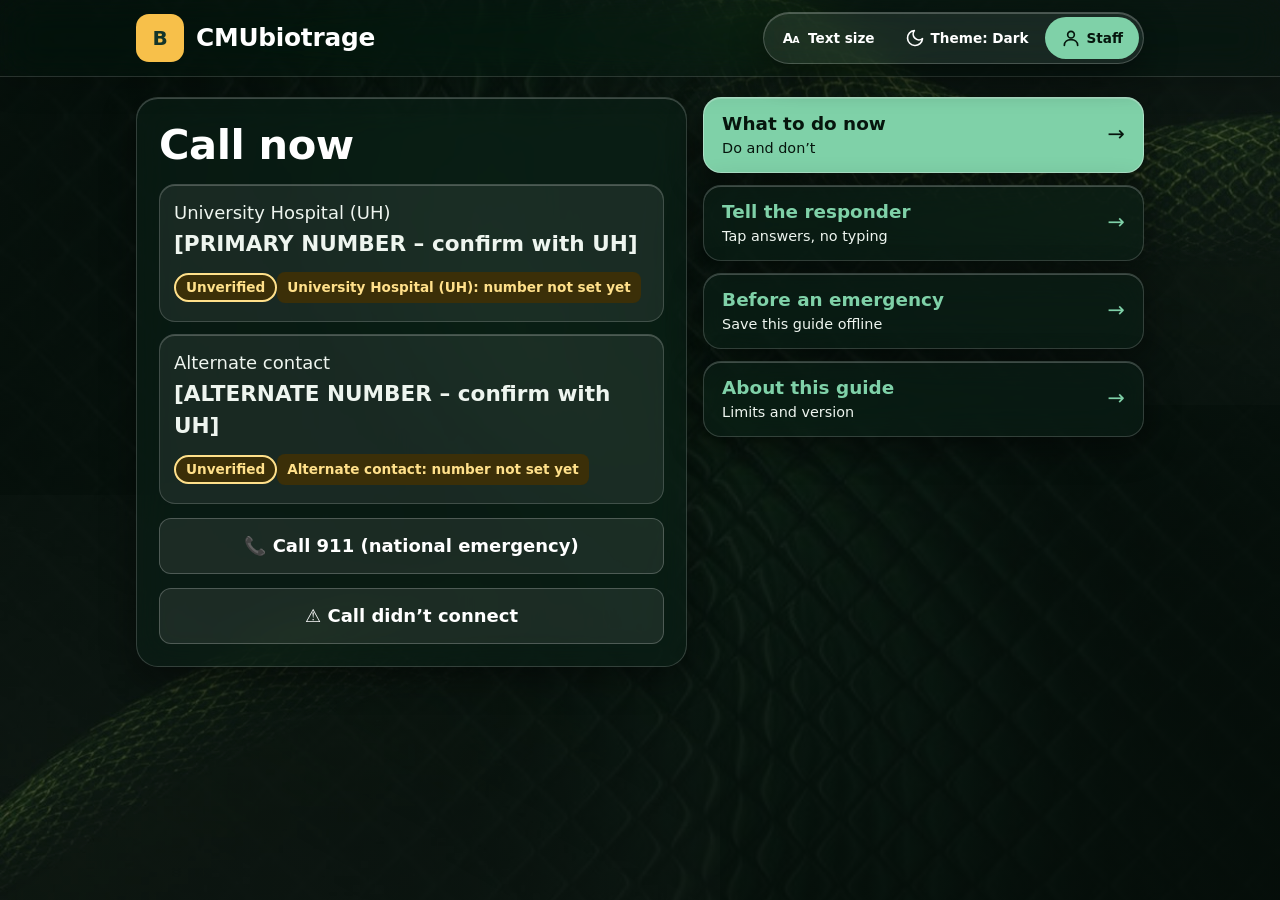
==== index.html @ 1652ad4a "updated code2" ====
<!doctype html>
<html lang="en">
<head>
<meta charset="utf-8">
<meta name="viewport" content="width=device-width, initial-scale=1">
<meta name="theme-color" content="#1b3a2e">
<title>CMUbiotrage</title>
<link rel="manifest" href="manifest.json">
<link rel="icon" href="assets/icons/icon.svg">
<link rel="apple-touch-icon" href="assets/icons/icon.svg">
<link rel="stylesheet" href="assets/vendor/leaflet/leaflet.css">
<link rel="stylesheet" href="assets/css/styles.css">
</head>
<body>
<div class="bg" aria-hidden="true"><i class="b1"></i><i class="b2"></i><i class="b3"></i></div>
<header class="top"><div class="topleft"><a href="#/home" class="brand"><span class="logo" aria-hidden="true">B</span>CMUbiotrage</a></div><nav class="dock" aria-label="Staff and display options"><button id="tsBtn" title="Text size" class="dockbtn" type="button"><svg viewBox="0 0 24 24" width="22" height="22" aria-hidden="true"><text x="1" y="18" font-size="16" font-weight="800" fill="currentColor" font-family="system-ui,sans-serif">A</text><text x="12.5" y="18" font-size="11" font-weight="800" fill="currentColor" font-family="system-ui,sans-serif">A</text></svg><span>Text size</span></button><button id="themeBtn" title="Switch between dark and light theme" class="dockbtn" type="button"><svg id="themeIcon" viewBox="0 0 24 24" width="22" height="22" fill="none" stroke="currentColor" stroke-width="2" stroke-linecap="round" stroke-linejoin="round" aria-hidden="true"><path d="M21 12.8A9 9 0 1 1 11.2 3a7 7 0 0 0 9.8 9.8z"/></svg><span>Theme: Dark</span></button><a href="#/staff" class="dockbtn staffbtn" title="Staff access"><svg viewBox="0 0 24 24" width="22" height="22" fill="none" stroke="currentColor" stroke-width="2" stroke-linecap="round" stroke-linejoin="round" aria-hidden="true"><circle cx="12" cy="8" r="4"/><path d="M4 21c0-4.4 3.6-7 8-7s8 2.6 8 7"/></svg><span>Staff</span></a></nav></header>
<main id="app" tabindex="-1"></main>

<script src="assets/vendor/leaflet/leaflet.js"></script>
<script src="assets/js/app.js"></script>
</body>
</html>
---- assets/vendor/leaflet/leaflet.css ----
/* required styles */

.leaflet-pane,
.leaflet-tile,
.leaflet-marker-icon,
.leaflet-marker-shadow,
.leaflet-tile-container,
.leaflet-pane > svg,
.leaflet-pane > canvas,
.leaflet-zoom-box,
.leaflet-image-layer,
.leaflet-layer {
	position: absolute;
	left: 0;
	top: 0;
	}
.leaflet-container {
	overflow: hidden;
	}
.leaflet-tile,
.leaflet-marker-icon,
.leaflet-marker-shadow {
	-webkit-user-select: none;
	   -moz-user-select: none;
	        user-select: none;
	  -webkit-user-drag: none;
	}
/* Prevents IE11 from highlighting tiles in blue */
.leaflet-tile::selection {
	background: transparent;
}
/* Safari renders non-retina tile on retina better with this, but Chrome is worse */
.leaflet-safari .leaflet-tile {
	image-rendering: -webkit-optimize-contrast;
	}
/* hack that prevents hw layers "stretching" when loading new tiles */
.leaflet-safari .leaflet-tile-container {
	width: 1600px;
	height: 1600px;
	-webkit-transform-origin: 0 0;
	}
.leaflet-marker-icon,
.leaflet-marker-shadow {
	display: block;
	}
/* .leaflet-container svg: reset svg max-width decleration shipped in Joomla! (joomla.org) 3.x */
/* .leaflet-container img: map is broken in FF if you have max-width: 100% on tiles */
.leaflet-container .leaflet-overlay-pane svg {
	max-width: none !important;
	max-height: none !important;
	}
.leaflet-container .leaflet-marker-pane img,
.leaflet-container .leaflet-shadow-pane img,
.leaflet-container .leaflet-tile-pane img,
.leaflet-container img.leaflet-image-layer,
.leaflet-container .leaflet-tile {
	max-width: none !important;
	max-height: none !important;
	width: auto;
	padding: 0;
	}

.leaflet-container img.leaflet-tile {
	/* See: https://bugs.chromium.org/p/chromium/issues/detail?id=600120 */
	mix-blend-mode: plus-lighter;
}

.leaflet-container.leaflet-touch-zoom {
	-ms-touch-action: pan-x pan-y;
	touch-action: pan-x pan-y;
	}
.leaflet-container.leaflet-touch-drag {
	-ms-touch-action: pinch-zoom;
	/* Fallback for FF which doesn't support pinch-zoom */
	touch-action: none;
	touch-action: pinch-zoom;
}
.leaflet-container.leaflet-touch-drag.leaflet-touch-zoom {
	-ms-touch-action: none;
	touch-action: none;
}
.leaflet-container {
	-webkit-tap-highlight-color: transparent;
}
.leaflet-container a {
	-webkit-tap-highlight-color: rgba(51, 181, 229, 0.4);
}
.leaflet-tile {
	filter: inherit;
	visibility: hidden;
	}
.leaflet-tile-loaded {
	visibility: inherit;
	}
.leaflet-zoom-box {
	width: 0;
	height: 0;
	-moz-box-sizing: border-box;
	     box-sizing: border-box;
	z-index: 800;
	}
/* workaround for https://bugzilla.mozilla.org/show_bug.cgi?id=888319 */
.leaflet-overlay-pane svg {
	-moz-user-select: none;
	}

.leaflet-pane         { z-index: 400; }

.leaflet-tile-pane    { z-index: 200; }
.leaflet-overlay-pane { z-index: 400; }
.leaflet-shadow-pane  { z-index: 500; }
.leaflet-marker-pane  { z-index: 600; }
.leaflet-tooltip-pane   { z-index: 650; }
.leaflet-popup-pane   { z-index: 700; }

.leaflet-map-pane canvas { z-index: 100; }
.leaflet-map-pane svg    { z-index: 200; }

.leaflet-vml-shape {
	width: 1px;
	height: 1px;
	}
.lvml {
	behavior: url(#default#VML);
	display: inline-block;
	position: absolute;
	}


/* control positioning */

.leaflet-control {
	position: relative;
	z-index: 800;
	pointer-events: visiblePainted; /* IE 9-10 doesn't have auto */
	pointer-events: auto;
	}
.leaflet-top,
.leaflet-bottom {
	position: absolute;
	z-index: 1000;
	pointer-events: none;
	}
.leaflet-top {
	top: 0;
	}
.leaflet-right {
	right: 0;
	}
.leaflet-bottom {
	bottom: 0;
	}
.leaflet-left {
	left: 0;
	}
.leaflet-control {
	float: left;
	clear: both;
	}
.leaflet-right .leaflet-control {
	float: right;
	}
.leaflet-top .leaflet-control {
	margin-top: 10px;
	}
.leaflet-bottom .leaflet-control {
	margin-bottom: 10px;
	}
.leaflet-left .leaflet-control {
	margin-left: 10px;
	}
.leaflet-right .leaflet-control {
	margin-right: 10px;
	}


/* zoom and fade animations */

.leaflet-fade-anim .leaflet-popup {
	opacity: 0;
	-webkit-transition: opacity 0.2s linear;
	   -moz-transition: opacity 0.2s linear;
	        transition: opacity 0.2s linear;
	}
.leaflet-fade-anim .leaflet-map-pane .leaflet-popup {
	opacity: 1;
	}
.leaflet-zoom-animated {
	-webkit-transform-origin: 0 0;
	    -ms-transform-origin: 0 0;
	        transform-origin: 0 0;
	}
svg.leaflet-zoom-animated {
	will-change: transform;
}

.leaflet-zoom-anim .leaflet-zoom-animated {
	-webkit-transition: -webkit-transform 0.25s cubic-bezier(0,0,0.25,1);
	   -moz-transition:    -moz-transform 0.25s cubic-bezier(0,0,0.25,1);
	        transition:         transform 0.25s cubic-bezier(0,0,0.25,1);
	}
.leaflet-zoom-anim .leaflet-tile,
.leaflet-pan-anim .leaflet-tile {
	-webkit-transition: none;
	   -moz-transition: none;
	        transition: none;
	}

.leaflet-zoom-anim .leaflet-zoom-hide {
	visibility: hidden;
	}


/* cursors */

.leaflet-interactive {
	cursor: pointer;
	}
.leaflet-grab {
	cursor: -webkit-grab;
	cursor:    -moz-grab;
	cursor:         grab;
	}
.leaflet-crosshair,
.leaflet-crosshair .leaflet-interactive {
	cursor: crosshair;
	}
.leaflet-popup-pane,
.leaflet-control {
	cursor: auto;
	}
.leaflet-dragging .leaflet-grab,
.leaflet-dragging .leaflet-grab .leaflet-interactive,
.leaflet-dragging .leaflet-marker-draggable {
	cursor: move;
	cursor: -webkit-grabbing;
	cursor:    -moz-grabbing;
	cursor:         grabbing;
	}

/* marker & overlays interactivity */
.leaflet-marker-icon,
.leaflet-marker-shadow,
.leaflet-image-layer,
.leaflet-pane > svg path,
.leaflet-tile-container {
	pointer-events: none;
	}

.leaflet-marker-icon.leaflet-interactive,
.leaflet-image-layer.leaflet-interactive,
.leaflet-pane > svg path.leaflet-interactive,
svg.leaflet-image-layer.leaflet-interactive path {
	pointer-events: visiblePainted; /* IE 9-10 doesn't have auto */
	pointer-events: auto;
	}

/* visual tweaks */

.leaflet-container {
	background: #ddd;
	outline-offset: 1px;
	}
.leaflet-container a {
	color: #0078A8;
	}
.leaflet-zoom-box {
	border: 2px dotted #38f;
	background: rgba(255,255,255,0.5);
	}


/* general typography */
.leaflet-container {
	font-family: "Helvetica Neue", Arial, Helvetica, sans-serif;
	font-size: 12px;
	font-size: 0.75rem;
	line-height: 1.5;
	}


/* general toolbar styles */

.leaflet-bar {
	box-shadow: 0 1px 5px rgba(0,0,0,0.65);
	border-radius: 4px;
	}
.leaflet-bar a {
	background-color: #fff;
	border-bottom: 1px solid #ccc;
	width: 26px;
	height: 26px;
	line-height: 26px;
	display: block;
	text-align: center;
	text-decoration: none;
	color: black;
	}
.leaflet-bar a,
.leaflet-control-layers-toggle {
	background-position: 50% 50%;
	background-repeat: no-repeat;
	display: block;
	}
.leaflet-bar a:hover,
.leaflet-bar a:focus {
	background-color: #f4f4f4;
	}
.leaflet-bar a:first-child {
	border-top-left-radius: 4px;
	border-top-right-radius: 4px;
	}
.leaflet-bar a:last-child {
	border-bottom-left-radius: 4px;
	border-bottom-right-radius: 4px;
	border-bottom: none;
	}
.leaflet-bar a.leaflet-disabled {
	cursor: default;
	background-color: #f4f4f4;
	color: #bbb;
	}

.leaflet-touch .leaflet-bar a {
	width: 30px;
	height: 30px;
	line-height: 30px;
	}
.leaflet-touch .leaflet-bar a:first-child {
	border-top-left-radius: 2px;
	border-top-right-radius: 2px;
	}
.leaflet-touch .leaflet-bar a:last-child {
	border-bottom-left-radius: 2px;
	border-bottom-right-radius: 2px;
	}

/* zoom control */

.leaflet-control-zoom-in,
.leaflet-control-zoom-out {
	font: bold 18px 'Lucida Console', Monaco, monospace;
	text-indent: 1px;
	}

.leaflet-touch .leaflet-control-zoom-in, .leaflet-touch .leaflet-control-zoom-out  {
	font-size: 22px;
	}


/* layers control */

.leaflet-control-layers {
	box-shadow: 0 1px 5px rgba(0,0,0,0.4);
	background: #fff;
	border-radius: 5px;
	}
.leaflet-control-layers-toggle {
	background-image: url(images/layers.png);
	width: 36px;
	height: 36px;
	}
.leaflet-retina .leaflet-control-layers-toggle {
	background-image: url(images/layers-2x.png);
	background-size: 26px 26px;
	}
.leaflet-touch .leaflet-control-layers-toggle {
	width: 44px;
	height: 44px;
	}
.leaflet-control-layers .leaflet-control-layers-list,
.leaflet-control-layers-expanded .leaflet-control-layers-toggle {
	display: none;
	}
.leaflet-control-layers-expanded .leaflet-control-layers-list {
	display: block;
	position: relative;
	}
.leaflet-control-layers-expanded {
	padding: 6px 10px 6px 6px;
	color: #333;
	background: #fff;
	}
.leaflet-control-layers-scrollbar {
	overflow-y: scroll;
	overflow-x: hidden;
	padding-right: 5px;
	}
.leaflet-control-layers-selector {
	margin-top: 2px;
	position: relative;
	top: 1px;
	}
.leaflet-control-layers label {
	display: block;
	font-size: 13px;
	font-size: 1.08333em;
	}
.leaflet-control-layers-separator {
	height: 0;
	border-top: 1px solid #ddd;
	margin: 5px -10px 5px -6px;
	}

/* Default icon URLs */
.leaflet-default-icon-path { /* used only in path-guessing heuristic, see L.Icon.Default */
	background-image: url(images/marker-icon.png);
	}


/* attribution and scale controls */

.leaflet-container .leaflet-control-attribution {
	background: #fff;
	background: rgba(255, 255, 255, 0.8);
	margin: 0;
	}
.leaflet-control-attribution,
.leaflet-control-scale-line {
	padding: 0 5px;
	color: #333;
	line-height: 1.4;
	}
.leaflet-control-attribution a {
	text-decoration: none;
	}
.leaflet-control-attribution a:hover,
.leaflet-control-attribution a:focus {
	text-decoration: underline;
	}
.leaflet-attribution-flag {
	display: inline !important;
	vertical-align: baseline !important;
	width: 1em;
	height: 0.6669em;
	}
.leaflet-left .leaflet-control-scale {
	margin-left: 5px;
	}
.leaflet-bottom .leaflet-control-scale {
	margin-bottom: 5px;
	}
.leaflet-control-scale-line {
	border: 2px solid #777;
	border-top: none;
	line-height: 1.1;
	padding: 2px 5px 1px;
	white-space: nowrap;
	-moz-box-sizing: border-box;
	     box-sizing: border-box;
	background: rgba(255, 255, 255, 0.8);
	text-shadow: 1px 1px #fff;
	}
.leaflet-control-scale-line:not(:first-child) {
	border-top: 2px solid #777;
	border-bottom: none;
	margin-top: -2px;
	}
.leaflet-control-scale-line:not(:first-child):not(:last-child) {
	border-bottom: 2px solid #777;
	}

.leaflet-touch .leaflet-control-attribution,
.leaflet-touch .leaflet-control-layers,
.leaflet-touch .leaflet-bar {
	box-shadow: none;
	}
.leaflet-touch .leaflet-control-layers,
.leaflet-touch .leaflet-bar {
	border: 2px solid rgba(0,0,0,0.2);
	background-clip: padding-box;
	}


/* popup */

.leaflet-popup {
	position: absolute;
	text-align: center;
	margin-bottom: 20px;
	}
.leaflet-popup-content-wrapper {
	padding: 1px;
	text-align: left;
	border-radius: 12px;
	}
.leaflet-popup-content {
	margin: 13px 24px 13px 20px;
	line-height: 1.3;
	font-size: 13px;
	font-size: 1.08333em;
	min-height: 1px;
	}
.leaflet-popup-content p {
	margin: 17px 0;
	margin: 1.3em 0;
	}
.leaflet-popup-tip-container {
	width: 40px;
	height: 20px;
	position: absolute;
	left: 50%;
	margin-top: -1px;
	margin-left: -20px;
	overflow: hidden;
	pointer-events: none;
	}
.leaflet-popup-tip {
	width: 17px;
	height: 17px;
	padding: 1px;

	margin: -10px auto 0;
	pointer-events: auto;

	-webkit-transform: rotate(45deg);
	   -moz-transform: rotate(45deg);
	    -ms-transform: rotate(45deg);
	        transform: rotate(45deg);
	}
.leaflet-popup-content-wrapper,
.leaflet-popup-tip {
	background: white;
	color: #333;
	box-shadow: 0 3px 14px rgba(0,0,0,0.4);
	}
.leaflet-container a.leaflet-popup-close-button {
	position: absolute;
	top: 0;
	right: 0;
	border: none;
	text-align: center;
	width: 24px;
	height: 24px;
	font: 16px/24px Tahoma, Verdana, sans-serif;
	color: #757575;
	text-decoration: none;
	background: transparent;
	}
.leaflet-container a.leaflet-popup-close-button:hover,
.leaflet-container a.leaflet-popup-close-button:focus {
	color: #585858;
	}
.leaflet-popup-scrolled {
	overflow: auto;
	}

.leaflet-oldie .leaflet-popup-content-wrapper {
	-ms-zoom: 1;
	}
.leaflet-oldie .leaflet-popup-tip {
	width: 24px;
	margin: 0 auto;

	-ms-filter: "progid:DXImageTransform.Microsoft.Matrix(M11=0.70710678, M12=0.70710678, M21=-0.70710678, M22=0.70710678)";
	filter: progid:DXImageTransform.Microsoft.Matrix(M11=0.70710678, M12=0.70710678, M21=-0.70710678, M22=0.70710678);
	}

.leaflet-oldie .leaflet-control-zoom,
.leaflet-oldie .leaflet-control-layers,
.leaflet-oldie .leaflet-popup-content-wrapper,
.leaflet-oldie .leaflet-popup-tip {
	border: 1px solid #999;
	}


/* div icon */

.leaflet-div-icon {
	background: #fff;
	border: 1px solid #666;
	}


/* Tooltip */
/* Base styles for the element that has a tooltip */
.leaflet-tooltip {
	position: absolute;
	padding: 6px;
	background-color: #fff;
	border: 1px solid #fff;
	border-radius: 3px;
	color: #222;
	white-space: nowrap;
	-webkit-user-select: none;
	-moz-user-select: none;
	-ms-user-select: none;
	user-select: none;
	pointer-events: none;
	box-shadow: 0 1px 3px rgba(0,0,0,0.4);
	}
.leaflet-tooltip.leaflet-interactive {
	cursor: pointer;
	pointer-events: auto;
	}
.leaflet-tooltip-top:before,
.leaflet-tooltip-bottom:before,
.leaflet-tooltip-left:before,
.leaflet-tooltip-right:before {
	position: absolute;
	pointer-events: none;
	border: 6px solid transparent;
	background: transparent;
	content: "";
	}

/* Directions */

.leaflet-tooltip-bottom {
	margin-top: 6px;
}
.leaflet-tooltip-top {
	margin-top: -6px;
}
.leaflet-tooltip-bottom:before,
.leaflet-tooltip-top:before {
	left: 50%;
	margin-left: -6px;
	}
.leaflet-tooltip-top:before {
	bottom: 0;
	margin-bottom: -12px;
	border-top-color: #fff;
	}
.leaflet-tooltip-bottom:before {
	top: 0;
	margin-top: -12px;
	margin-left: -6px;
	border-bottom-color: #fff;
	}
.leaflet-tooltip-left {
	margin-left: -6px;
}
.leaflet-tooltip-right {
	margin-left: 6px;
}
.leaflet-tooltip-left:before,
.leaflet-tooltip-right:before {
	top: 50%;
	margin-top: -6px;
	}
.leaflet-tooltip-left:before {
	right: 0;
	margin-right: -12px;
	border-left-color: #fff;
	}
.leaflet-tooltip-right:before {
	left: 0;
	margin-left: -12px;
	border-right-color: #fff;
	}

/* Printing */

@media print {
	/* Prevent printers from removing background-images of controls. */
	.leaflet-control {
		-webkit-print-color-adjust: exact;
		print-color-adjust: exact;
		}
	}
---- assets/css/styles.css ----
/* CMUbiotrage styles: dark theme (default), glass UI, light mode, sunlight mode */
/* CMUbiotrage – deep-green theme (dark by default, light variant follows system) */
:root{--bg:#101a14;--ink:#eef5ef;--muted:#b4c7ba;--card:#17251d;--line:#2c4237;--head:#1b3a2e;--onhead:#fff;--callbg:#14352a;--accent:#7fd1a8;--onaccent:#06150d;--alarm:#e5484d;--onalarm:#fff;--chip:#7fd1a8;--white:#f6fbf7;--whiteink:#10231a;--dial:#1f6b4d;--warn:#3b2f08;--warnink:#ffe08a;--logo:#f7c04a}
*{box-sizing:border-box}
html{font-size:calc(16px*var(--ts,1))}
body{margin:0;background:var(--bg);color:var(--ink);font:1.125rem/1.5 "Segoe UI",system-ui,-apple-system,Roboto,sans-serif;min-height:100vh;display:flex;flex-direction:column}
.top,.foot{padding-inline:max(16px,calc((100% - 1040px)/2 + 16px))}
.top{display:flex;flex-wrap:wrap;justify-content:space-between;align-items:center;gap:10px;padding-block:12px;background:var(--head);color:var(--onhead)}
.brand{display:flex;align-items:center;gap:10px;font-weight:800;color:var(--onhead);text-decoration:none;font-size:1.1rem}
.logo{display:grid;place-items:center;width:34px;height:34px;border-radius:9px;background:var(--logo);color:#14352a;font-weight:900}
.pill{font-size:.8rem;padding:5px 12px;border-radius:99px;background:#dff3e6;color:#14352a;font-weight:700}
.pill.off{background:var(--warn);color:var(--warnink);outline:2px solid var(--warnink)}
main{flex:1;width:100%;max-width:1040px;margin:0 auto;padding:20px 16px}
h1{font-size:1.7rem;margin:.1em 0 .5em;line-height:1.2;font-weight:800}
h2{font-size:1.2rem;margin:1.1em 0 .4em;font-weight:800;color:var(--accent)}
.lead{margin:0 0 12px;color:var(--muted)}

/* Call block */
.call{background:var(--callbg);color:#fff;border-radius:18px;padding:22px}
.call h1{margin:0 0 14px;font-size:2.6rem;font-weight:900;letter-spacing:-.01em}
.nums{display:grid;gap:12px}
.nums>div{background:var(--white);color:var(--whiteink);border-radius:12px;padding:14px}
.num{display:block;font-size:1.35rem;font-weight:800;margin:2px 0 8px;word-break:break-word}
.nums .btn{margin:0;min-height:52px}
.call>.btn.dial{background:transparent;border:2px solid #fff;color:#fff;margin:14px 0 0}

/* Buttons */
.btn{display:flex;align-items:center;justify-content:center;gap:8px;min-height:56px;width:100%;padding:12px 16px;margin:8px 0;border-radius:12px;border:2px solid var(--accent);background:transparent;color:var(--accent);font:inherit;font-weight:800;text-decoration:none;cursor:pointer;text-align:center}
.btn.primary{background:var(--accent);color:var(--onaccent)}
.btn.dial{background:var(--dial);border-color:var(--dial);color:#fff}
.btn.small{min-height:48px;width:auto;display:inline-flex;margin:4px 6px 4px 0}

/* Home tiles */
.home{display:grid;gap:16px;align-items:start}
@media(min-width:760px){.home{grid-template-columns:1.25fr 1fr}}
.tiles{display:grid;gap:12px}
@media(min-width:480px){.tiles{grid-template-columns:1fr 1fr}}
@media(min-width:760px){.tiles{grid-template-columns:1fr}}
.tile{position:relative;display:flex;flex-direction:column;justify-content:center;min-height:76px;padding:12px 44px 12px 18px;border:2px solid var(--line);border-radius:14px;background:var(--card);color:var(--accent);text-decoration:none}
.tile b{font-size:1.15rem}.tile span{font-size:.9rem;color:var(--ink)}
.tile::after{content:"→";position:absolute;right:18px;top:50%;transform:translateY(-50%);font-size:1.3rem}
.tile:first-child{background:var(--accent);border-color:var(--accent);color:var(--onaccent)}
.tile:first-child span{color:var(--onaccent)}

/* Cards, columns */
.card{background:var(--card);border:2px solid var(--line);border-radius:14px;padding:16px;margin:10px 0}
.card h2{margin-top:0}
.cols{display:grid;gap:14px}
@media(min-width:760px){.cols{grid-template-columns:1fr 1fr;align-items:start}}
.do{border-left:8px solid var(--accent)}.dont{border-left:8px solid var(--alarm)}
.dont h2{color:var(--alarm)}
ul.clean{padding-left:1.1em;margin:.3em 0}ul.clean li{margin:.55em 0}

/* Forms */
.f{margin:0 0 14px}.f label,.lbl,label{display:block;font-weight:700;margin:0 0 4px}
input,textarea,select{width:100%;min-height:50px;padding:10px 12px;font:inherit;border:2px solid var(--line);border-radius:10px;background:var(--bg);color:var(--ink)}
.other{margin-top:6px}
.chips{display:flex;flex-wrap:wrap;gap:8px}
.chip{min-height:48px;padding:8px 14px;border-radius:99px;border:2px solid var(--line);background:var(--bg);color:var(--ink);font:inherit;cursor:pointer}
.chip[aria-pressed=true]{background:var(--chip);color:var(--onaccent);border-color:var(--chip);font-weight:800}
.chip[aria-pressed=true]::before{content:"✔ "}

/* Status bits */
.review{background:var(--warn);color:var(--warnink);padding:5px 10px;border-radius:8px;font-size:.85rem;font-weight:700;display:inline-block;margin:4px 0}
.tag{display:inline-block;padding:2px 10px;border-radius:99px;font-weight:800;font-size:.85rem;border:2px solid currentColor}
.t-Confirmed{color:var(--accent)}.t-Unverified,.t-Stale{color:var(--warnink);background:var(--warn)}
.big{font-size:1.5rem;font-weight:800;word-break:break-all}
.msg{padding:10px 14px;border-radius:10px;background:var(--card);border:2px solid var(--accent);margin:8px 0;font-weight:600}
pre{white-space:pre-wrap;background:var(--card);border:2px solid var(--line);border-radius:10px;padding:12px;font:inherit}
.back{display:inline-block;margin-bottom:6px;color:var(--accent);font-weight:800}
nav .btn.small{margin-bottom:10px}
.foot{padding-block:14px;font-size:.85rem;border-top:2px solid var(--line);color:var(--muted);display:flex;justify-content:space-between;gap:12px}
.foot a{color:var(--accent);font-weight:700}
a:focus-visible,button:focus-visible,input:focus-visible,textarea:focus-visible,select:focus-visible{outline:4px solid #f5a300;outline-offset:2px}
@media(prefers-reduced-motion:reduce){*{transition:none!important}}

.topright{display:flex;align-items:center;gap:10px;flex-wrap:wrap}
.staffbtn{display:inline-flex;align-items:center;min-height:44px;padding:0 18px;border-radius:99px;border:2px solid #fff;color:#fff;font-weight:800;text-decoration:none}
.staffbtn:focus-visible{outline:4px solid #f5a300;outline-offset:2px}

#map{height:340px;border-radius:12px;border:2px solid var(--line);margin:8px 0}
.msg.toast{position:fixed;left:50%;bottom:24px;transform:translateX(-50%);z-index:3000;max-width:92vw;font-size:1.1rem;box-shadow:0 6px 24px rgba(0,0,0,.4)}
.prefs{display:flex;flex-wrap:wrap;gap:6px 14px;align-items:center}
.lnk{background:none;border:0;padding:8px 0;min-height:44px;font:inherit;font-weight:700;color:var(--accent);text-decoration:underline;cursor:pointer}
.lnk[aria-pressed=true]{background:var(--accent);color:var(--onaccent);padding:8px 12px;border-radius:8px;text-decoration:none}
html.sun{--bg:#fff;--ink:#000;--muted:#1a1a1a;--card:#fff;--line:#000;--head:#000;--onhead:#fff;--callbg:#000;--accent:#00522a;--onaccent:#fff;--alarm:#a30000;--chip:#00522a;--white:#fff;--whiteink:#000;--dial:#00522a;--warn:#fff3b0;--warnink:#000}
html.sun .card,html.sun .tile,html.sun input,html.sun select,html.sun .chip{border-width:3px}
html.sun .tile:first-child span{color:#fff}

#staffMap{height:420px;border-radius:12px;border:2px solid var(--line);isolation:isolate}
.report-card h2{font-size:1.2rem;overflow-wrap:anywhere}
.report-time{color:var(--muted);font-size:.9rem}
.report-details{display:grid;grid-template-columns:repeat(2,minmax(0,1fr));gap:14px;margin:16px 0}
.report-details dt{font-weight:700;font-size:.85rem;color:var(--muted)}
.report-details dd{margin:3px 0;white-space:pre-wrap;overflow-wrap:anywhere}
button:disabled{opacity:.65;cursor:wait}
@media(max-width:520px){#staffMap{height:320px}.report-details{grid-template-columns:1fr}}

.btn.danger{border-color:var(--alarm);color:var(--alarm)}
.report-actions{margin-top:10px}

/* ===== Glass theme + snake-scale background ===== */
:root{--glass:rgba(14,34,26,.52);--glass-2:rgba(255,255,255,.07);--glass-line:rgba(255,255,255,.17);--glass-hi:rgba(255,255,255,.22);--shadow:0 10px 34px rgba(0,0,0,.45)}
body{background:#07120c}
.bg{position:fixed;inset:0;z-index:-1;overflow:hidden;background:#07120c;pointer-events:none}
.bg i{position:absolute;display:block}
.bg .b1{inset:0;background:url(../img/bg-scales.jpg) center/cover no-repeat}
.bg::after{content:"";position:absolute;inset:0;background:radial-gradient(120% 90% at 50% 30%,rgba(5,14,9,.25),rgba(5,14,9,.78))}
.bg .b2,.bg .b3{width:min(75vw,760px);height:46vh;background:url(../img/bg-snake.jpg) no-repeat;background-size:cover;mix-blend-mode:screen;opacity:.75;z-index:1}
.bg .b2{top:0;right:0;background-position:top;-webkit-mask-image:linear-gradient(to bottom left,#000 30%,transparent 85%);mask-image:linear-gradient(to bottom left,#000 30%,transparent 85%)}
.bg .b3{bottom:0;left:0;background-position:bottom;-webkit-mask-image:linear-gradient(to top right,#000 30%,transparent 85%);mask-image:linear-gradient(to top right,#000 30%,transparent 85%)}
.bg::after{z-index:0}
.top{position:sticky;top:0;z-index:20;background:rgba(12,30,22,.55);border-bottom:1px solid var(--glass-line);-webkit-backdrop-filter:blur(16px) saturate(150%);backdrop-filter:blur(16px) saturate(150%)}
.card,.tile,.call,.dock{background:var(--glass);border:1px solid var(--glass-line);box-shadow:var(--shadow),inset 0 1px 0 var(--glass-hi);-webkit-backdrop-filter:blur(18px) saturate(150%);backdrop-filter:blur(18px) saturate(150%)}
.call{background:linear-gradient(160deg,rgba(30,82,62,.62),rgba(12,32,24,.58));border-radius:22px}
.nums>div{background:var(--glass-2);color:var(--ink);border:1px solid var(--glass-line);box-shadow:inset 0 1px 0 var(--glass-hi);border-radius:16px}
.card,.tile{border-radius:18px}
.tile{transition:transform .15s ease,border-color .15s ease}
.tile:hover{transform:translateY(-2px);border-color:var(--accent)}
.tile:first-child{background:linear-gradient(135deg,rgba(142,224,184,.95),rgba(88,178,138,.9));border-color:rgba(255,255,255,.4)}
input,textarea,select{background:rgba(0,0,0,.28);border:1px solid var(--glass-line)}
.chip{background:rgba(255,255,255,.06);border:1px solid var(--glass-line);-webkit-backdrop-filter:blur(8px);backdrop-filter:blur(8px)}
.chip[aria-pressed=true]{background:var(--chip);border-color:var(--chip)}
.btn:not(.primary):not(.dial){background:rgba(255,255,255,.06);border:1px solid var(--accent);-webkit-backdrop-filter:blur(8px);backdrop-filter:blur(8px)}
.call>.btn.dial{background:rgba(255,255,255,.08);border:1px solid var(--glass-hi)}
/* footer dock */
.foot{display:flex;justify-content:center;padding:18px 16px 26px;border:0;background:none}
.dock{display:inline-flex;flex-wrap:wrap;justify-content:center;gap:4px;padding:6px;border-radius:30px}
.dockbtn{display:inline-flex;align-items:center;gap:8px;min-height:48px;padding:0 18px;border:0;border-radius:99px;background:transparent;color:var(--ink);font:inherit;font-size:.95rem;font-weight:700;text-decoration:none;cursor:pointer;transition:background .15s}
.dockbtn:hover{background:rgba(255,255,255,.1)}
.dockbtn[aria-pressed=true]{background:var(--accent);color:var(--onaccent)}
.dockbtn svg{flex:none}
/* fallbacks */
@supports not ((backdrop-filter:blur(1px)) or (-webkit-backdrop-filter:blur(1px))){.card,.tile,.call,.dock,.top{background:rgba(14,34,26,.92)}}
@media(prefers-reduced-transparency:reduce){.card,.tile,.call,.dock,.top,.chip{background:#12281e;-webkit-backdrop-filter:none;backdrop-filter:none}}
@media(prefers-reduced-motion:reduce){.tile{transition:none}}
/* Sunlight mode: plain, high-contrast, no photo or glass */
html.sun .bg{display:none}
html.sun body{background:#fff}
html.sun .top{background:#000;-webkit-backdrop-filter:none;backdrop-filter:none}
html.sun .card,html.sun .tile,html.sun .dock,html.sun .call,html.sun .nums>div,html.sun .chip,html.sun input,html.sun select{-webkit-backdrop-filter:none;backdrop-filter:none;box-shadow:none;border:3px solid #000}
html.sun .card,html.sun .tile,html.sun .dock,html.sun .nums>div,html.sun .chip,html.sun input,html.sun select{background:#fff;color:#000}
html.sun .call{background:#000;color:#fff}html.sun .call .nums>div{background:#fff;color:#000}
html.sun .tile:first-child{background:#00522a;color:#fff}
html.sun .btn:not(.primary):not(.dial){background:#fff;border:3px solid #00522a}
html.sun .dockbtn{color:#000}html.sun .dockbtn[aria-pressed=true]{background:#00522a;color:#fff}

/* ===== Subtle Scales + Corner Snakes ===== */
.bg{position:fixed;inset:0;z-index:-1;overflow:hidden;background:#07130d;pointer-events:none}
.bg i{position:absolute;display:block}
.bg .b1{inset:0;background:url(../img/bg-scales.jpg) center/cover no-repeat;opacity:.28}
.bg::after{content:"";position:absolute;inset:0;z-index:0;background:radial-gradient(110% 85% at 50% 35%,rgba(7,19,13,.35),rgba(5,13,9,.88))}
.bg .b2,.bg .b3{width:min(70vw,720px);height:45vh;background:url(../img/bg-snake.jpg) no-repeat;background-size:cover;mix-blend-mode:screen;opacity:.32;z-index:1}
.bg .b2{top:0;right:0;background-position:top right;-webkit-mask-image:linear-gradient(to bottom left,#000 20%,transparent 80%);mask-image:linear-gradient(to bottom left,#000 20%,transparent 80%)}
.bg .b3{bottom:0;left:0;background-position:bottom left;-webkit-mask-image:linear-gradient(to top right,#000 20%,transparent 80%);mask-image:linear-gradient(to top right,#000 20%,transparent 80%)}
.call{background:var(--glass)}
.tile:first-child{background:var(--accent);border-color:rgba(255,255,255,.35)}

/* ===== Light mode (same snake + scales background, lighter wash) ===== */
html.light:not(.sun){--bg:#eef5ef;--ink:#10231a;--muted:#2f4a3b;--card:rgba(255,255,255,.72);--line:#b7cdbf;--head:#e6f1e9;--onhead:#10231a;--callbg:#14352a;--accent:#1f6b4d;--onaccent:#fff;--alarm:#b42318;--chip:#1f6b4d;--dial:#1f6b4d;--warn:#fff1c2;--warnink:#4d3800;--logo:#f7c04a;--glass:rgba(255,255,255,.64);--glass-2:rgba(255,255,255,.55);--glass-line:rgba(16,35,26,.2);--glass-hi:rgba(255,255,255,.9);--shadow:0 8px 26px rgba(16,35,26,.16)}
html.light:not(.sun) .call{background:linear-gradient(160deg,rgba(24,74,55,.94),rgba(14,44,32,.92));color:#fff}
html.light:not(.sun) .nums>div{background:rgba(255,255,255,.92);color:#10231a;border-color:rgba(255,255,255,.6)}
html.light:not(.sun) .tile:first-child{background:var(--accent);color:#fff}
html.light:not(.sun) .tile:first-child span{color:#fff}
html.light:not(.sun) input,html.light:not(.sun) textarea,html.light:not(.sun) select{background:rgba(255,255,255,.8);color:#10231a;border-color:#9fb8a8}
html.light:not(.sun) .chip{background:rgba(255,255,255,.65);color:#10231a;border-color:#9fb8a8}
html.light:not(.sun) .chip[aria-pressed=true]{background:var(--chip);color:#fff;border-color:var(--chip)}
html.light:not(.sun) .btn:not(.primary):not(.dial){background:rgba(255,255,255,.55);border-color:var(--accent);color:var(--accent)}
html.light:not(.sun) .btn.primary{background:var(--accent);color:#fff}
html.light:not(.sun) .dockbtn:hover{background:rgba(16,35,26,.08)}
html.light:not(.sun) .dockbtn[aria-pressed=true]{background:var(--accent);color:#fff}
html.light:not(.sun) .tag.t-Confirmed{color:#14532d}
html.light:not(.sun) .foot{color:var(--muted)}
@media(prefers-reduced-transparency:reduce){html.light:not(.sun) .card,html.light:not(.sun) .tile,html.light:not(.sun) .dock,html.light:not(.sun) .top,html.light:not(.sun) .chip{background:#f3f8f4}}


/* ===== Header layout: brand + Staff on the left, display options on the right ===== */
.top{justify-content:space-between;gap:10px 16px}
.topleft{display:flex;align-items:center;gap:14px;flex-wrap:wrap}
.brand{font-size:1.55rem;gap:12px;letter-spacing:-.01em}
.logo{width:48px;height:48px;border-radius:13px;font-size:1.25rem}
.staffbtn{min-height:42px;padding:0 18px}
.top .dock{padding:4px;gap:2px;border-radius:26px}
.top .dockbtn{min-height:42px;padding:0 14px;font-size:.85rem;gap:6px}
.top .dockbtn svg{width:20px;height:20px}
@media(max-width:820px){
  .top .dockbtn{padding:0 11px}
  .top .dockbtn span{position:absolute;width:1px;height:1px;overflow:hidden;clip:rect(0 0 0 0);white-space:nowrap}
}
@media(max-width:560px){
  .brand{font-size:1.3rem}.logo{width:42px;height:42px}
  .top .dock{margin-left:auto}
}

main:focus{outline:none}


/* ===== Header v3: glass bar, single right-hand box (Staff highlighted), same background in both themes ===== */
.top{background:rgba(10,26,19,.22);-webkit-backdrop-filter:blur(22px) saturate(160%);backdrop-filter:blur(22px) saturate(160%);border-bottom:1px solid rgba(255,255,255,.14);box-shadow:0 8px 30px rgba(0,0,0,.18);color:#fff}
.top .brand{color:#fff}
.top .dock{background:rgba(255,255,255,.08);border:1px solid rgba(255,255,255,.2)}
.top .dockbtn{color:#fff}
.top .dockbtn:hover{background:rgba(255,255,255,.14)}
.top .dockbtn.staffbtn{background:var(--accent);color:var(--onaccent);border:0;min-height:42px;padding:0 16px;border-radius:99px}
.top .dockbtn.staffbtn:hover{filter:brightness(1.08)}
@media(max-width:820px){
  .top .dockbtn span{position:static;width:auto;height:auto;clip:auto;overflow:visible}
  .top .dockbtn{padding:0 12px}
  #tsBtn span{position:absolute;width:1px;height:1px;overflow:hidden;clip:rect(0 0 0 0);white-space:nowrap}
}
@media(max-width:380px){.top .dockbtn svg{display:none}}

/* About link: end of page content, not a footer */
.aboutlink{margin:28px 0 8px;text-align:center}
.aboutlink a{color:var(--accent);font-weight:700;text-decoration:underline;text-underline-offset:3px;padding:10px 12px;display:inline-block}

/* ===== Light theme v2: bright, high-contrast for outdoor use; same scales + snake texture, inverted to dark-on-light ===== */
html.light:not(.sun){--bg:#f1f7f2;--ink:#08150e;--muted:#1d3a2b;--card:rgba(255,255,255,.93);--line:#2d5a43;--head:#f1f7f2;--onhead:#08150e;--callbg:#0d3b29;--accent:#0f5a3b;--onaccent:#fff;--alarm:#a80f16;--onalarm:#fff;--chip:#0f5a3b;--dial:#0f5a3b;--warn:#fff0b3;--warnink:#3d2b00;--glass:rgba(255,255,255,.93);--glass-2:rgba(255,255,255,.96);--glass-line:rgba(13,59,41,.55);--glass-hi:rgba(255,255,255,1);--shadow:0 4px 14px rgba(8,21,14,.18);color-scheme:light}
html.light:not(.sun) body{background:#eaf3ec;color:#08150e}
html.light:not(.sun) .bg{background:#eaf3ec}
html.light:not(.sun) .bg .b1{opacity:.5;filter:invert(1) hue-rotate(180deg) saturate(.8);mix-blend-mode:multiply}
html.light:not(.sun) .bg .b2,html.light:not(.sun) .bg .b3{filter:invert(1) hue-rotate(180deg);mix-blend-mode:multiply;opacity:.5}
html.light:not(.sun) .bg::after{z-index:2;background:radial-gradient(110% 85% at 50% 35%,rgba(246,251,247,.55),rgba(232,243,235,.35))}
/* header: bright glass, dark text */
html.light:not(.sun) .top{background:rgba(244,250,246,.62);border-bottom:1px solid rgba(13,59,41,.35);box-shadow:0 4px 18px rgba(8,21,14,.12);color:#08150e}
html.light:not(.sun) .top .brand{color:#08150e}
html.light:not(.sun) .top .dock{background:rgba(255,255,255,.7);border:2px solid rgba(13,59,41,.55)}
html.light:not(.sun) .top .dockbtn{color:#08150e}
html.light:not(.sun) .top .dockbtn:hover{background:rgba(13,59,41,.12)}
html.light:not(.sun) .top .dockbtn.staffbtn{background:#0f5a3b;color:#fff}
/* page text on the light background */
html.light:not(.sun) main,html.light:not(.sun) h1{color:#08150e}
html.light:not(.sun) h2,html.light:not(.sun) .back,html.light:not(.sun) .aboutlink a{color:#0f5a3b}
html.light:not(.sun) .lead,html.light:not(.sun) .report-time,html.light:not(.sun) .report-details dt{color:#1d3a2b}
html.light:not(.sun) .dont h2{color:#a80f16}
/* boxes: near-opaque white, strong dark borders */
html.light:not(.sun) .card,html.light:not(.sun) .tile,html.light:not(.sun) .msg,html.light:not(.sun) pre{background:rgba(255,255,255,.94);color:#08150e;border:2px solid #2d5a43}
html.light:not(.sun) .tile{color:#0f5a3b}
html.light:not(.sun) .tile span{color:#08150e}
html.light:not(.sun) .tile:first-child{background:#0f5a3b;color:#fff;border-color:#0f5a3b}
html.light:not(.sun) .tile:first-child span{color:#fff}
html.light:not(.sun) .call{background:#0d3b29;color:#fff;border:2px solid #08150e}
html.light:not(.sun) .call h1{color:#fff}
html.light:not(.sun) .nums>div{background:#fff;color:#08150e;border:2px solid #fff}
html.light:not(.sun) .call>.btn.dial{background:transparent;border:2px solid #fff;color:#fff}
html.light:not(.sun) .btn.dial{background:#0f5a3b;border-color:#0f5a3b;color:#fff}
html.light:not(.sun) .nums .btn.dial{background:#0f5a3b;border-color:#0f5a3b}
html.light:not(.sun) .btn:not(.primary):not(.dial){background:#fff;border:2px solid #0f5a3b;color:#0f5a3b}
html.light:not(.sun) .btn.primary{background:#0f5a3b;border-color:#0f5a3b;color:#fff}
html.light:not(.sun) .btn.danger{color:#a80f16;border-color:#a80f16}
html.light:not(.sun) input,html.light:not(.sun) textarea,html.light:not(.sun) select{background:#fff;color:#08150e;border:2px solid #2d5a43}
html.light:not(.sun) .chip{background:#fff;color:#08150e;border:2px solid #2d5a43}
html.light:not(.sun) .chip[aria-pressed=true]{background:#0f5a3b;color:#fff;border-color:#0f5a3b}
html.light:not(.sun) .tag.t-Confirmed{color:#0b4a2e}
html.light:not(.sun) .msg.toast{background:#fff;color:#08150e}
html.light:not(.sun) a:focus-visible,html.light:not(.sun) button:focus-visible{outline-color:#b45f00}
@media(prefers-reduced-transparency:reduce){html.light:not(.sun) .top{background:#f4faf6}}


/* ===== Light theme v3 (matches approved mockup): off-white page, python-skin texture lower-right only, forest-green header ===== */
html.light:not(.sun){--bg:#f2f5ef;--logo:#e9b83c;--accent:#1b3a2e}
html.light:not(.sun) body,html.light:not(.sun) .bg{background:#f2f5ef}
html.light:not(.sun) .bg .b1,html.light:not(.sun) .bg .b2{display:none}
html.light:not(.sun) .bg::after{display:none}
html.light:not(.sun) .bg .b3{display:block;left:auto;right:0;bottom:0;top:auto;width:min(62vw,860px);height:78vh;background:url(../img/bg-python.jpg) right bottom/cover no-repeat;filter:none;mix-blend-mode:multiply;opacity:.2;z-index:0;-webkit-mask-image:linear-gradient(to top left,#000 0%,rgba(0,0,0,.6) 35%,transparent 78%);mask-image:linear-gradient(to top left,#000 0%,rgba(0,0,0,.6) 35%,transparent 78%)}
/* header */
html.light:not(.sun) .top{background:rgba(27,58,46,.96);border-bottom:1px solid rgba(0,0,0,.25);box-shadow:0 4px 16px rgba(8,21,14,.25);color:#fff}
html.light:not(.sun) .top .brand{color:#fff}
html.light:not(.sun) .logo{background:#e9b83c;color:#1b3a2e;border-radius:10px}
html.light:not(.sun) .top .dock{background:rgba(255,255,255,.08);border:1px solid rgba(255,255,255,.3)}
html.light:not(.sun) .top .dockbtn{color:#fff}
html.light:not(.sun) .top .dockbtn:hover{background:rgba(255,255,255,.16)}
html.light:not(.sun) .top .dockbtn.staffbtn{background:#9be8c1;color:#0d2a1d;border:0}
/* page text */
html.light:not(.sun) h2,html.light:not(.sun) .back,html.light:not(.sun) .aboutlink a{color:#1b3a2e}
/* Call now: frosted mint glass, white contact boxes */
html.light:not(.sun) .call{background:rgba(206,235,217,.72);-webkit-backdrop-filter:blur(14px);backdrop-filter:blur(14px);color:#0d2a1d;border:1.5px solid rgba(27,58,46,.3);box-shadow:0 6px 22px rgba(27,58,46,.12);border-radius:22px}
html.light:not(.sun) .call h1{color:#1b3a2e}
html.light:not(.sun) .nums>div{background:#fff;color:#0d2a1d;border:1.5px solid rgba(27,58,46,.25);border-radius:16px}
html.light:not(.sun) .tag.t-Unverified{background:#ffd978;color:#4a3000;border:2px solid #c98a00;margin:4px 0 6px}
html.light:not(.sun) .nums .btn.dial{background:#1b3a2e;border-color:#1b3a2e;color:#fff}
html.light:not(.sun) .call>a.btn.dial[href="tel:911"]{background:#1b3a2e;border:2px solid #1b3a2e;color:#fff}
html.light:not(.sun) .call>a.btn.dial[href="#/nosignal"]{background:transparent;border:2px solid #1b3a2e;color:#1b3a2e}
/* tiles: bright mint primary, translucent sage glass for the rest */
html.light:not(.sun) .tile{background:rgba(205,224,208,.6);-webkit-backdrop-filter:blur(10px);backdrop-filter:blur(10px);border:1.5px solid rgba(27,58,46,.28);color:#1b3a2e}
html.light:not(.sun) .tile span{color:#244a3a}
html.light:not(.sun) .tile:first-child{background:#9be8c1;border-color:#4fb98a;color:#0d2a1d}
html.light:not(.sun) .tile:first-child span{color:#0d2a1d}
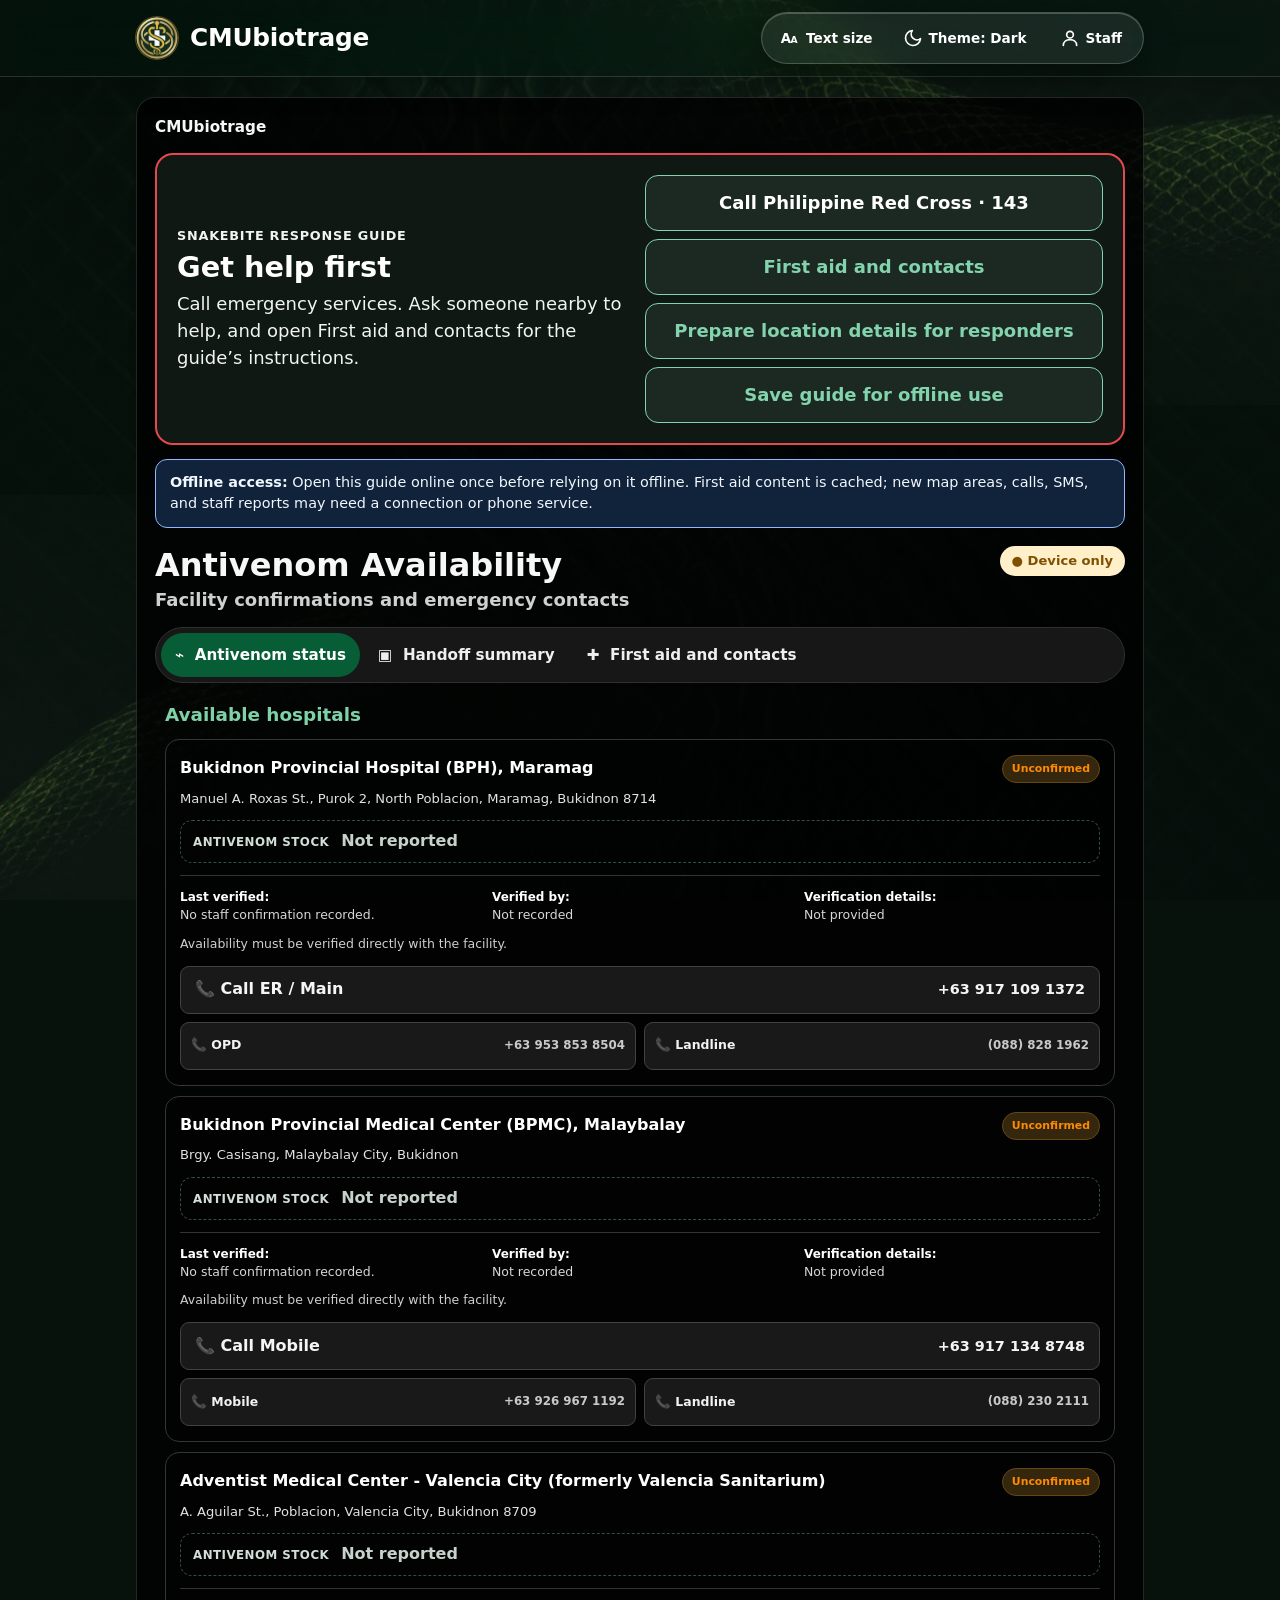
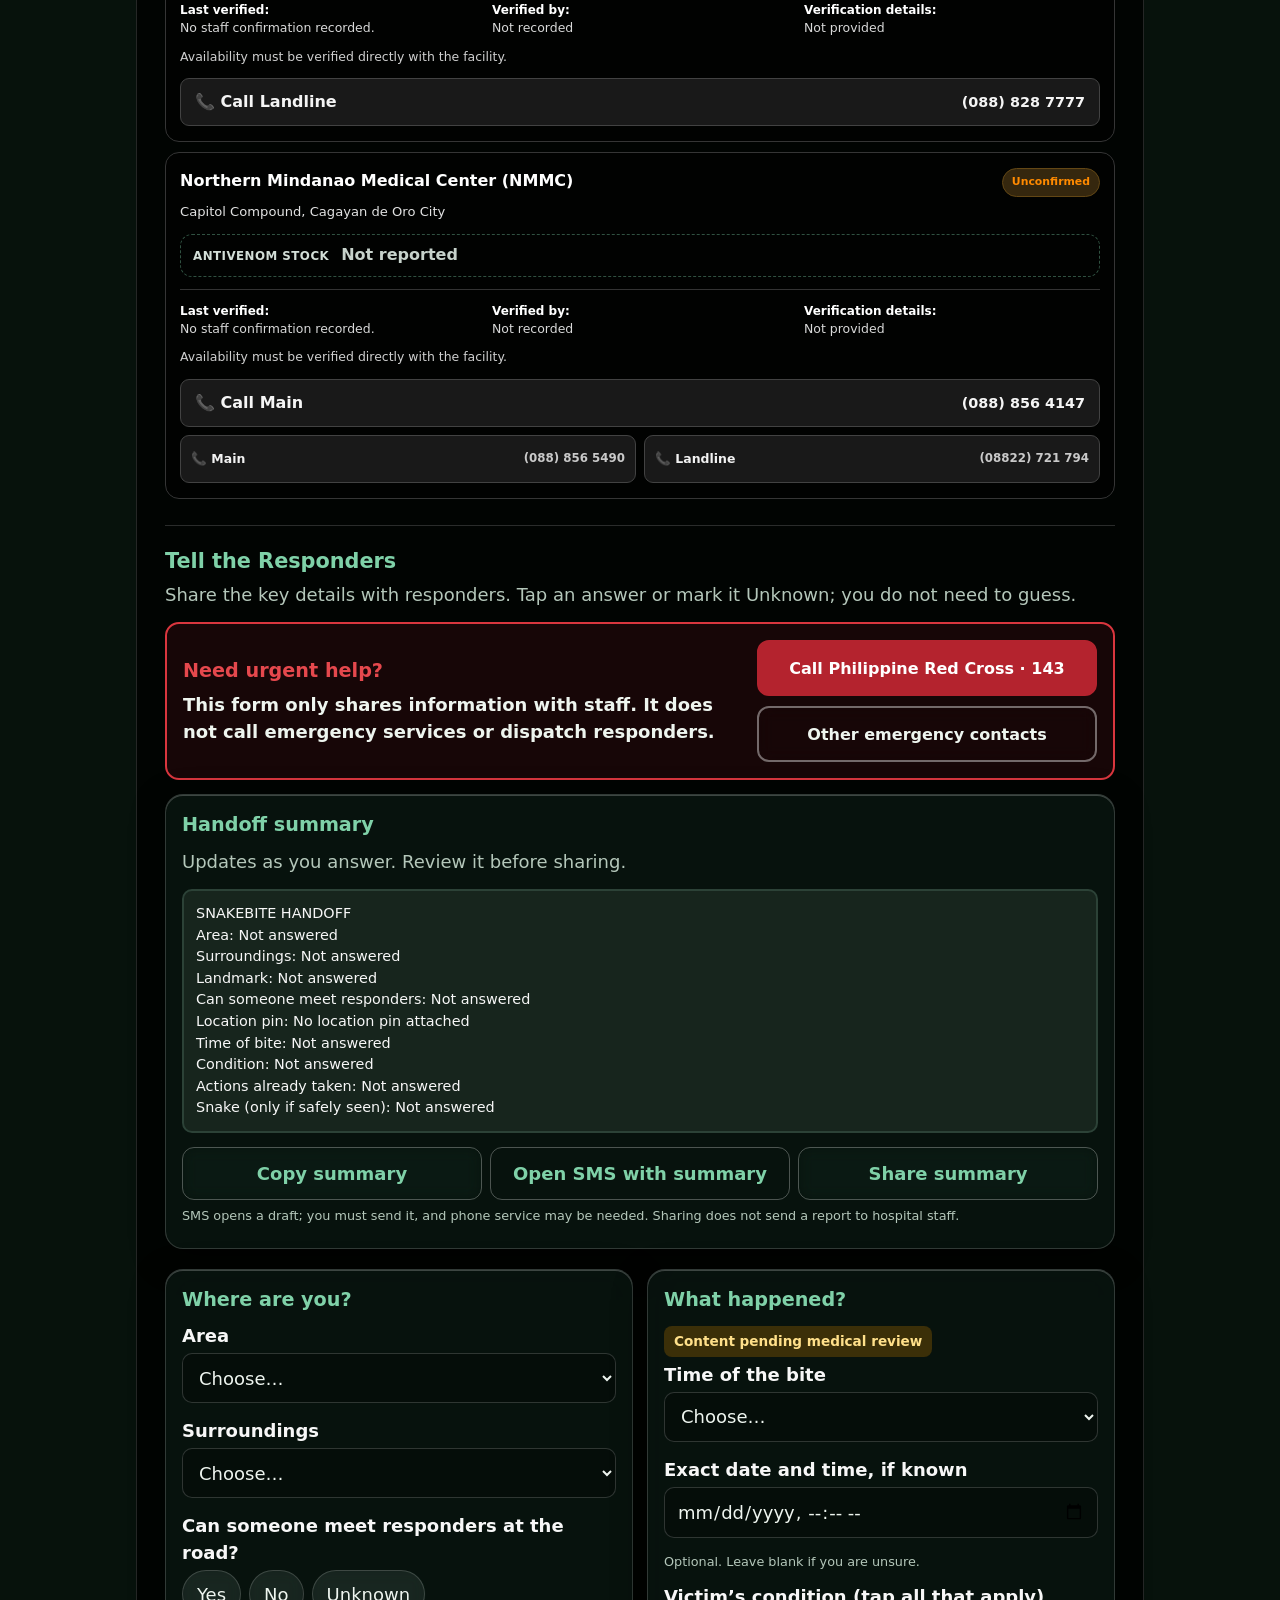
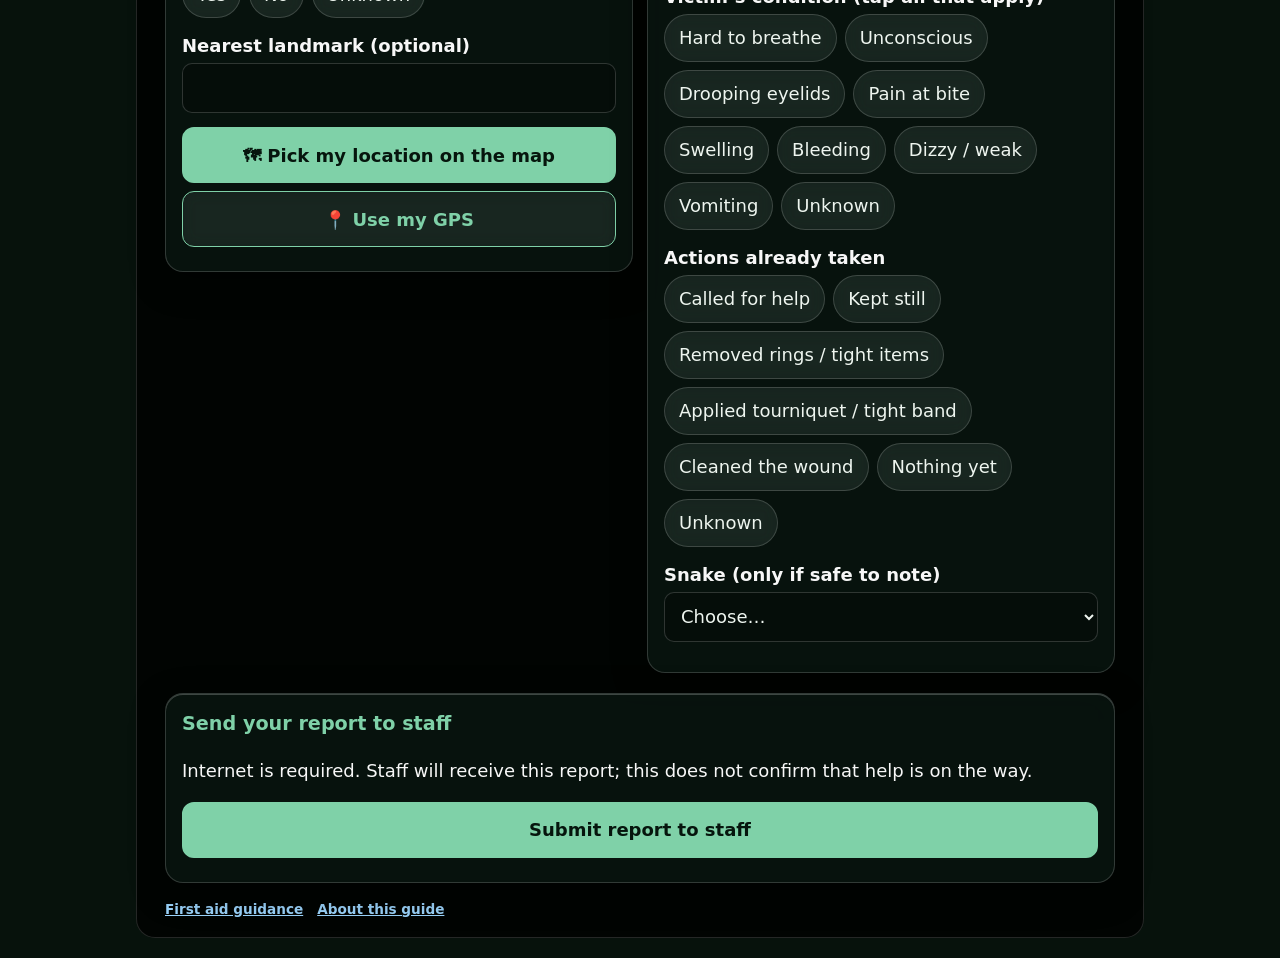
==== commit d7e69931: "New logo and User Design also fix box" ====
--- a/index.html
+++ b/index.html
@@ -6,17 +6,17 @@
 <meta name="theme-color" content="#1b3a2e">
 <title>CMUbiotrage</title>
 <link rel="manifest" href="manifest.json">
-<link rel="icon" href="assets/icons/icon.svg">
-<link rel="apple-touch-icon" href="assets/icons/icon.svg">
+<link rel="icon" type="image/png" href="assets/icons/logo-96.png">
+<link rel="apple-touch-icon" href="assets/icons/logo-192.png">
 <link rel="stylesheet" href="assets/vendor/leaflet/leaflet.css">
-<link rel="stylesheet" href="assets/css/styles.css">
+<link rel="stylesheet" href="assets/css/styles.css?v=33">
 </head>
 <body>
 <div class="bg" aria-hidden="true"><i class="b1"></i><i class="b2"></i><i class="b3"></i></div>
-<header class="top"><div class="topleft"><a href="#/home" class="brand"><span class="logo" aria-hidden="true">B</span>CMUbiotrage</a></div><nav class="dock" aria-label="Staff and display options"><button id="tsBtn" title="Text size" class="dockbtn" type="button"><svg viewBox="0 0 24 24" width="22" height="22" aria-hidden="true"><text x="1" y="18" font-size="16" font-weight="800" fill="currentColor" font-family="system-ui,sans-serif">A</text><text x="12.5" y="18" font-size="11" font-weight="800" fill="currentColor" font-family="system-ui,sans-serif">A</text></svg><span>Text size</span></button><button id="themeBtn" title="Switch between dark and light theme" class="dockbtn" type="button"><svg id="themeIcon" viewBox="0 0 24 24" width="22" height="22" fill="none" stroke="currentColor" stroke-width="2" stroke-linecap="round" stroke-linejoin="round" aria-hidden="true"><path d="M21 12.8A9 9 0 1 1 11.2 3a7 7 0 0 0 9.8 9.8z"/></svg><span>Theme: Dark</span></button><a href="#/staff" class="dockbtn staffbtn" title="Staff access"><svg viewBox="0 0 24 24" width="22" height="22" fill="none" stroke="currentColor" stroke-width="2" stroke-linecap="round" stroke-linejoin="round" aria-hidden="true"><circle cx="12" cy="8" r="4"/><path d="M4 21c0-4.4 3.6-7 8-7s8 2.6 8 7"/></svg><span>Staff</span></a></nav></header>
+<header class="top"><div class="topleft"><a href="#/home" class="brand"><img class="logo" src="assets/icons/logo-96.png" srcset="assets/icons/logo-192.png 2x" width="42" height="42" alt="" aria-hidden="true">CMUbiotrage</a></div><nav class="dock" aria-label="Staff and display options"><button id="tsBtn" title="Text size" class="dockbtn" type="button"><svg viewBox="0 0 24 24" width="22" height="22" aria-hidden="true"><text x="1" y="18" font-size="16" font-weight="800" fill="currentColor" font-family="system-ui,sans-serif">A</text><text x="12.5" y="18" font-size="11" font-weight="800" fill="currentColor" font-family="system-ui,sans-serif">A</text></svg><span>Text size</span></button><button id="themeBtn" title="Switch between dark and light theme" class="dockbtn" type="button"><svg id="themeIcon" viewBox="0 0 24 24" width="22" height="22" fill="none" stroke="currentColor" stroke-width="2" stroke-linecap="round" stroke-linejoin="round" aria-hidden="true"><path d="M21 12.8A9 9 0 1 1 11.2 3a7 7 0 0 0 9.8 9.8z"/></svg><span>Theme: Dark</span></button><a href="#/staff" class="dockbtn staffbtn" title="Staff access"><svg viewBox="0 0 24 24" width="22" height="22" fill="none" stroke="currentColor" stroke-width="2" stroke-linecap="round" stroke-linejoin="round" aria-hidden="true"><circle cx="12" cy="8" r="4"/><path d="M4 21c0-4.4 3.6-7 8-7s8 2.6 8 7"/></svg><span>Staff</span></a></nav></header>
 <main id="app" tabindex="-1"></main>
 
 <script src="assets/vendor/leaflet/leaflet.js"></script>
-<script src="assets/js/app.js"></script>
+<script src="assets/js/app.js?v=33"></script>
 </body>
 </html>
--- a/assets/css/styles.css
+++ b/assets/css/styles.css
@@ -286,3 +286,308 @@
 html.light:not(.sun) .tile span{color:#244a3a}
 html.light:not(.sun) .tile:first-child{background:#9be8c1;border-color:#4fb98a;color:#0d2a1d}
 html.light:not(.sun) .tile:first-child span{color:#0d2a1d}
+
+/* Antivenom status board */
+.status-page{color:var(--ink)}
+.status-heading{display:flex;align-items:flex-start;justify-content:space-between;gap:14px}
+.status-heading h1{font-size:2.15rem;margin:0;color:var(--ink)}
+.status-heading .lead{font-weight:650;margin:2px 0 14px}
+.status-connection{white-space:nowrap;border-radius:99px;padding:5px 12px;background:rgba(127,209,168,.16);color:var(--accent);font-size:.82rem;font-weight:800}
+.status-connection.is-device-only{background:#fff0ca;color:#805000}
+.status-connection.is-shared{background:#ddf5e8;color:#086842}
+.connection-warning{padding:13px 16px;margin:12px 0 10px;border:2px solid;border-radius:12px;font-size:.9rem;line-height:1.45}
+.connection-device-only{background:#fff4d9;border-color:#d99b26;color:#634300}
+.connection-shared{background:#e7f7ed;border-color:#35a56c;color:#075d39}
+.status-nav{display:flex;align-items:center;flex-wrap:wrap;gap:4px;padding:5px;margin-bottom:12px;border:1px solid var(--glass-line);border-radius:28px;background:var(--glass);box-shadow:var(--shadow)}
+.status-nav a{min-height:44px;padding:9px 14px;display:inline-flex;align-items:center;border-radius:99px;color:var(--ink);font-size:.95rem;font-weight:750;text-decoration:none;transition:background .15s,color .15s}
+.status-nav a:hover{background:var(--glass-2)}
+.status-nav a[aria-current="page"]{background:var(--accent);color:var(--onaccent)}
+.status-loaded,.facility-count{font-size:.82rem;color:var(--muted);font-weight:650;margin:10px 0}
+.status-stats{display:grid;grid-template-columns:repeat(4,minmax(0,1fr));gap:12px;margin:10px 0 14px}
+.status-stat{display:flex;align-items:center;gap:13px;min-height:78px;padding:12px 14px;border:1px solid var(--line);border-left:4px solid #42a5df;border-radius:15px;background:var(--card)}
+.status-stat small{display:block;color:var(--muted);font-size:.78rem;font-weight:650}
+.status-stat strong{display:block;font-size:1.35rem;line-height:1.2}
+.stat-icon{display:grid;place-items:center;flex:none;width:42px;height:42px;border-radius:12px;background:rgba(127,209,168,.13);font-size:1.2rem;font-weight:850}
+.stat-green{border-left-color:#13ad79}.stat-lime{border-left-color:#69c94d}.stat-red{border-left-color:#f05268}
+.status-warning{padding:14px 16px;margin:14px 0 18px;border:1px solid #a8d9fb;border-radius:12px;background:#eaf5ff;color:#205581;font-size:.9rem}
+.status-filter{display:grid;grid-template-columns:minmax(0,1fr);align-items:center;gap:10px 12px;padding:14px;border:1px solid var(--line);border-radius:15px;background:var(--card)}
+.status-filter input{grid-column:1/-1;min-height:46px;background:var(--bg)}
+.status-choices{grid-column:1/-1;display:flex;flex-wrap:wrap;gap:7px}
+.status-choice{min-height:44px;padding:8px 13px;border:1px solid var(--line);border-radius:10px;background:var(--bg);color:var(--ink);font:inherit;font-size:.84rem;font-weight:750;cursor:pointer}
+.status-choice span{display:inline-grid;place-items:center;min-width:24px;height:24px;margin-left:4px;padding:0 5px;border-radius:99px;background:var(--glass-2);font-size:.75rem}
+.status-choice[aria-pressed="true"]{background:var(--accent);border-color:var(--accent);color:var(--onaccent)}
+.status-filter .facility-count{margin:0}
+.status-filter-button{grid-column:2;justify-self:end;width:auto;min-width:150px;min-height:44px;padding:8px 20px;border:0;border-radius:10px;background:#087f71;color:#fff;font:inherit;font-size:.9rem;font-weight:800;cursor:pointer}
+.status-filter-button:hover{filter:brightness(1.08)}
+.facility-grid{display:grid;grid-template-columns:repeat(2,minmax(0,1fr));gap:14px}
+.facility-card{min-width:0;padding:16px;border:1px solid var(--line);border-left:4px solid #d5e3df;border-radius:16px;background:var(--card);box-shadow:0 4px 14px rgba(0,0,0,.06)}
+.facility-card[hidden]{display:none}
+.facility-title{display:flex;align-items:flex-start;justify-content:space-between;gap:10px}
+.facility-title h2{margin:2px 0 5px;color:var(--ink);font-size:1rem;line-height:1.35}
+.facility-badge{flex:none;padding:5px 9px;border:1px solid #efd7a6;border-radius:99px;background:#fff5df;color:#a94b00;font-size:.68rem;font-weight:850;text-align:center}
+.facility-location{margin:0 0 14px;color:var(--muted);font-size:.82rem}
+.detail-pending{display:inline-block;margin:3px 0;padding:3px 7px;border:1px solid #d99b26;border-radius:7px;background:#fff4d9;color:#634300;font-size:.7rem;font-weight:800}
+.facility-title .detail-pending{display:block;width:max-content;max-width:100%}
+.facility-note{margin:8px 0 14px;padding:8px 10px;border-radius:9px;background:#fff3d3;color:#8a5100;font-size:.76rem;font-weight:750}
+.facility-meta{font-size:.76rem;color:var(--muted)}
+.facility-meta strong{color:var(--ink)}
+.facility-meta time{font-weight:700}
+.facility-stale{border-left-color:#e49b20!important}
+.facility-badge.badge-stale{background:#fff0ca;border-color:#d99b26;color:#805000}
+.facility-actions{display:flex;align-items:center;flex-wrap:wrap;gap:8px;margin-top:12px}
+.facility-number{display:inline-block;padding:9px 12px;border:1px dashed #d99b26;border-radius:9px;background:#fff4d9;color:#634300;font-size:.75rem;font-weight:750}
+.facility-call-main{flex:1 1 100%;margin:2px 0!important;min-height:48px!important}
+.facility-call-secondary{display:flex;align-items:center;justify-content:space-between;gap:10px;flex:1 1 160px;min-height:44px;padding:8px 10px;border:1px solid var(--line);border-radius:9px;background:var(--glass-2);color:var(--ink);font-size:.78rem;font-weight:750;text-decoration:none}
+.facility-call-secondary small{color:var(--muted);font-size:.74rem}
+.staff-directory-contacts{display:flex;flex-wrap:wrap;gap:6px;margin:8px 0}
+.staff-directory-contacts .facility-call-secondary{flex:0 1 auto}
+.facility-map-link{padding:9px 11px;border:1px solid var(--line);border-radius:9px;color:var(--accent);font-size:.78rem;font-weight:750}
+.facility-confirmed{border-left-color:#18af7d}.facility-confirmed .facility-badge{background:#e5f8ef;border-color:#a7dec1;color:#086842}.facility-confirmed .facility-note{background:#e5f8ef;color:#086842}
+.facility-restock{border-left-color:#69c94d}.status-contacts{display:flex;flex-wrap:wrap;gap:14px;margin:18px 0;font-size:.85rem;font-weight:700}
+.status-contacts a{color:var(--accent)}
+.contact-links{display:grid;grid-template-columns:repeat(2,minmax(0,1fr));gap:12px}
+.contact-links>div{min-width:0;padding:12px;border:1px solid var(--line);border-radius:12px}
+.contact-links .num{font-size:1rem;overflow-wrap:anywhere}
+html.light:not(.sun) .status-warning{background:#edf6ff;color:#205581}
+html.light:not(.sun) .connection-device-only{background:#fff4d9;border-color:#d99b26;color:#634300}
+html.light:not(.sun) .connection-shared{background:#e7f7ed;border-color:#35a56c;color:#075d39}
+html.light:not(.sun) .status-stat,html.light:not(.sun) .status-filter,html.light:not(.sun) .facility-card{background:#fff}
+html.light:not(.sun) .facility-card{border-color:#d5e3df;border-left-width:4px;box-shadow:0 4px 14px rgba(17,49,37,.06)}
+html.light:not(.sun) .facility-title h2{color:#102c3a}
+@media(max-width:760px){.status-stats{grid-template-columns:repeat(2,minmax(0,1fr))}.facility-grid{grid-template-columns:1fr}}
+@media(max-width:520px){.status-heading{display:block}.status-heading h1{font-size:1.8rem}.status-connection{display:inline-block;margin-bottom:8px}.status-filter{grid-template-columns:1fr}.status-choices{display:grid;grid-template-columns:repeat(2,minmax(0,1fr))}.status-choice{width:100%;padding-inline:8px}.status-filter .facility-count,.status-filter-button{grid-column:1;width:100%}.facility-title{display:block}.facility-badge{display:inline-block;margin-bottom:7px}.contact-links{grid-template-columns:1fr}}
+
+/* Handoff screen: emergency action, preview, and sharing controls */
+.handoff-callout{display:grid;grid-template-columns:minmax(0,1fr) minmax(230px,.65fr);align-items:center;gap:14px;margin:14px 0;padding:16px;border:2px solid #d9363e;border-radius:14px;background:rgba(135,24,31,.16)}
+.handoff-callout h2{margin:0 0 5px;color:var(--alarm)}
+.handoff-callout p{margin:0;color:var(--ink);font-weight:650}
+.handoff-call-actions{display:grid;grid-template-columns:1fr;gap:8px}
+.handoff-call-actions .btn{width:100%;min-height:56px;margin:0;box-sizing:border-box}
+.emergency-call{border-color:#b4232e;background:#b4232e;color:#fff}
+.handoff-preview pre{max-height:330px;overflow:auto;font-size:.9rem}
+.handoff-preview .lead{margin:0 0 8px}
+.handoff-share-actions{display:flex;flex-wrap:wrap;gap:8px}
+.handoff-share-actions .btn{margin:0;min-height:46px;flex:1 1 150px}
+.handoff-share-note,.field-hint{display:block;margin:6px 0;color:var(--muted);font-size:.8rem}
+.field-hint{margin-top:-8px;margin-bottom:12px}
+html.light:not(.sun) .handoff-callout{background:#fff2f1;border-color:#b4232e}
+html.light:not(.sun) .emergency-call{background:#b4232e;border-color:#b4232e;color:#fff}
+@media(max-width:640px){.handoff-callout{grid-template-columns:1fr}.handoff-share-actions{display:grid;grid-template-columns:1fr}.handoff-share-actions .btn{width:100%}}
+
+/* Dashboard concept layout */
+.availability-dashboard{max-width:100%;padding:18px;border:1px solid rgba(255,255,255,.14);border-radius:19px;background:rgba(0,0,0,.78);color:#f7f7f7}
+.dashboard-brand{display:flex;align-items:center;justify-content:space-between;gap:12px;margin-bottom:10px}
+.dashboard-brand strong{font-size:.95rem}
+.dashboard-brand span{padding:5px 10px;border-radius:99px;background:#062415;color:#18d36b;font-size:.72rem;font-weight:800}
+.availability-dashboard .status-heading h1{color:#f7f7f7;font-size:2rem}
+.availability-dashboard .status-heading .lead{color:#d0d0d0}
+.availability-dashboard .status-nav{background:#171717;border-color:#303030;box-shadow:none}
+.availability-dashboard .status-nav a{color:#efefef}
+.availability-dashboard .status-nav a[aria-current="page"]{background:#075e36;color:#fff}
+.overview-heading{display:flex;align-items:center;justify-content:space-between;gap:10px;margin:16px 10px 8px}
+.overview-heading h2{margin:0;color:#f7f7f7;font-size:1rem}
+.overview-heading span{padding:4px 9px;border-radius:99px;background:#09233c;color:#60b4ff;font-size:.72rem;font-weight:750}
+.availability-dashboard .status-stats{grid-template-columns:repeat(2,minmax(0,1fr));gap:9px;margin:0 10px 14px}
+.availability-dashboard .status-stat{min-height:78px;border:0;border-radius:9px;background:#303030;box-shadow:none}
+.availability-dashboard .status-stat .stat-icon{display:none}
+.availability-dashboard .status-stat div{display:flex;flex-direction:column-reverse;gap:4px}
+.availability-dashboard .status-stat small{color:#e0e0e0;font-size:.76rem}
+.availability-dashboard .status-stat strong{color:#f5f5f5;font-size:1.45rem}
+.availability-dashboard .status-stat.stat-green strong{color:#00c853}
+.availability-dashboard .connection-warning{margin:12px 10px}
+.availability-dashboard .dashboard-reminder{margin:14px 10px;padding:12px 14px;border:0;background:transparent;color:#f2f2f2}
+.availability-dashboard .dashboard-reminder strong{font-size:1rem}
+.availability-dashboard .dashboard-reminder strong::before{color:#39a7ff}
+.availability-dashboard .status-filter{margin:12px 10px;background:#1d1d1d;border-color:#383838}
+.availability-dashboard .status-filter input{background:#111;border-color:#505050;color:#fff}
+.availability-dashboard .status-choice{background:#222;border-color:#474747;color:#eee}
+.availability-dashboard .status-choice[aria-pressed="true"]{background:#087747;border-color:#087747;color:#fff}
+.availability-dashboard .facility-count{color:#d4d4d4}
+.availability-dashboard .facility-grid{grid-template-columns:1fr;gap:10px;margin:0 10px}
+.availability-dashboard .facility-card{padding:15px 14px;border:1px solid #353535;border-radius:14px;background:rgba(0,0,0,.3);box-shadow:none}
+.availability-dashboard .facility-title h2{color:#fff;font-size:1rem}
+.availability-dashboard .facility-location{color:#e2e2e2;margin:5px 0 12px}
+.availability-dashboard .facility-divider{border:0;border-top:1px solid #333;margin:12px 0}
+.availability-dashboard .facility-meta{color:#d8d8d8;font-size:.82rem}
+.availability-dashboard .facility-meta strong{color:#fff}
+.facility-verification{display:grid;grid-template-columns:repeat(3,minmax(0,1fr));gap:10px 16px;margin:10px 0}
+.facility-verification p{margin:0;color:var(--muted);font-size:.78rem;overflow-wrap:anywhere}
+.facility-verification strong{display:block;color:var(--ink);font-size:.75rem}
+.facility-verification time{color:inherit}
+.availability-dashboard .facility-note{margin:8px 0;background:transparent;color:#cfcfcf;font-size:.78rem;font-weight:500;padding:0}
+.availability-dashboard .facility-verification p{color:#d8d8d8}
+.availability-dashboard .facility-verification strong{color:#fff}
+.availability-dashboard .facility-badge{background:#35270e;border-color:#634715;color:#ff8a00}
+.availability-dashboard .facility-confirmed .facility-badge{background:#092d1b;border-color:#176339;color:#39d879}
+.availability-dashboard .facility-stale .facility-badge{background:#35270e;color:#ffb74d}
+.availability-dashboard .facility-actions{justify-content:center}
+.availability-dashboard .facility-call-main{flex:0 1 270px;width:auto;min-height:46px!important;border:0;background:transparent;color:#f5f5f5;box-shadow:none}
+.availability-dashboard .facility-call-main::first-letter{color:#22c55e}
+.availability-dashboard .facility-call-secondary{background:#191919;border-color:#424242;color:#f2f2f2}
+.availability-dashboard .facility-call-secondary small{color:#c9c9c9}
+.availability-dashboard .status-contacts{margin:16px 10px 0}
+.availability-dashboard .status-contacts a{color:#9dd7ff}
+html.light:not(.sun) .availability-dashboard{background:#fff;color:#10231a;border-color:#cbd8d0;box-shadow:0 8px 30px rgba(17,49,37,.1)}
+html.light:not(.sun) .availability-dashboard .status-heading h1,html.light:not(.sun) .overview-heading h2{color:#10231a}
+html.light:not(.sun) .availability-dashboard .status-heading .lead{color:#385447}
+html.light:not(.sun) .availability-dashboard .status-nav{background:#f2f5f3;border-color:#d8e1dc}
+html.light:not(.sun) .availability-dashboard .status-nav a{color:#17392a}
+html.light:not(.sun) .availability-dashboard .status-nav a[aria-current="page"]{color:#fff}
+html.light:not(.sun) .availability-dashboard .status-stat{background:#f0f1f1}
+html.light:not(.sun) .availability-dashboard .status-stat strong{color:#122b3b}
+html.light:not(.sun) .availability-dashboard .status-stat.stat-green strong{color:#007d42}
+html.light:not(.sun) .availability-dashboard .status-stat small{color:#42515a}
+html.light:not(.sun) .availability-dashboard .dashboard-reminder,html.light:not(.sun) .availability-dashboard .facility-location,html.light:not(.sun) .availability-dashboard .facility-meta,html.light:not(.sun) .availability-dashboard .facility-verification p{color:#213a30}
+html.light:not(.sun) .availability-dashboard .facility-card{background:#fff;border-color:#d3ddd8}
+html.light:not(.sun) .availability-dashboard .facility-title h2,html.light:not(.sun) .availability-dashboard .facility-meta strong,html.light:not(.sun) .availability-dashboard .facility-verification strong{color:#102c3a}
+html.light:not(.sun) .availability-dashboard .facility-divider{border-color:#d8e0dc}
+html.light:not(.sun) .availability-dashboard .facility-note{color:#42515a}
+html.light:not(.sun) .availability-dashboard .facility-call-main{color:#17392a}
+html.light:not(.sun) .availability-dashboard .facility-call-secondary{background:#f7f9f8;color:#17392a;border-color:#cbd8d0}
+@media(max-width:700px){.facility-verification{grid-template-columns:1fr;gap:7px}}
+@media(max-width:520px){.availability-dashboard{padding:13px}.availability-dashboard .status-stats{margin-inline:0}.availability-dashboard .status-filter,.availability-dashboard .connection-warning,.availability-dashboard .dashboard-reminder,.availability-dashboard .facility-grid{margin-inline:0}.availability-dashboard .status-nav{border-radius:17px}.availability-dashboard .status-nav a{font-size:.8rem;padding-inline:9px}}
+
+/* ===== Stock block, section titles, handoff-on-home, staff overview ===== */
+.section-title{margin:18px 10px 10px;font-size:1.15rem}
+.facility-stock{display:flex;align-items:baseline;flex-wrap:wrap;gap:4px 12px;margin:0 0 12px;padding:10px 12px;border:1px solid rgba(127,209,168,.38);border-radius:12px;background:rgba(127,209,168,.13);color:#eaf7ef}
+.facility-stock span{font-size:.74rem;font-weight:750;text-transform:uppercase;letter-spacing:.04em;opacity:.9}
+.facility-stock strong{font-size:1.25rem;line-height:1.2}
+.facility-stock small{flex:1 1 100%;font-size:.75rem;font-weight:650}
+.facility-stock.stock-none{border-style:dashed;background:transparent}
+.facility-stock.stock-none strong{font-size:1rem;font-weight:700;opacity:.85}
+.home-handoff{margin:26px 10px 8px;padding-top:6px;border-top:1px solid rgba(255,255,255,.16)}
+.home-handoff>h2{margin:14px 0 4px;font-size:1.3rem}
+.staff-overview{margin:6px 0 14px}
+.staff-overview .overview-heading{margin:10px 0 8px}
+.staff-overview .overview-heading h2{color:var(--ink)}
+.staff-overview .status-stats{margin:0 0 12px}
+.staff-overview .status-stat{border-radius:10px}
+.staff-overview .dashboard-reminder{margin:12px 0}
+
+/* ===== Light theme v3: off-white page, mint hex-scale snake body lower-right, forest-green header ===== */
+html.light:not(.sun){--bg:#f2f5ef;--logo:#e9b83c}
+html.light:not(.sun) body,html.light:not(.sun) .bg{background:#f2f5ef}
+html.light:not(.sun) .bg .b1{display:none}
+html.light:not(.sun) .bg::after{display:none}
+html.light:not(.sun) .bg .b3{display:block;left:auto;top:auto;right:-30vw;bottom:-10vh;width:135vw;height:44vh;background-image:url(../img/bg-hex.svg),linear-gradient(to bottom,#d3eadf 0%,#a9d4c0 55%,#c6e3d4 100%);background-size:34px auto,100% 100%;background-repeat:repeat,no-repeat;background-position:0 0,0 0;filter:none;mix-blend-mode:normal;opacity:.6;transform:rotate(-31deg);transform-origin:center;z-index:0;-webkit-mask-image:linear-gradient(to bottom,transparent 0,#000 12%,#000 62%,transparent 100%);mask-image:linear-gradient(to bottom,transparent 0,#000 12%,#000 62%,transparent 100%)}
+html.light:not(.sun) .bg .b2{display:block;left:auto;top:auto;right:-30vw;bottom:-10vh;width:135vw;height:44vh;background:linear-gradient(to bottom,rgba(255,255,255,0) 15%,rgba(255,255,255,.6) 38%,rgba(255,255,255,0) 62%);mix-blend-mode:normal;opacity:.8;transform:rotate(-31deg);z-index:1;-webkit-mask-image:none;mask-image:none;filter:none}
+/* header */
+html.light:not(.sun) .top{background:rgba(27,58,46,.96);border-bottom:1px solid rgba(0,0,0,.25);box-shadow:0 4px 16px rgba(8,21,14,.25);color:#fff}
+html.light:not(.sun) .top .brand{color:#fff}
+html.light:not(.sun) .logo{background:#e9b83c;color:#1b3a2e;border-radius:10px}
+html.light:not(.sun) .top .dock{background:rgba(255,255,255,.08);border:1px solid rgba(255,255,255,.3)}
+html.light:not(.sun) .top .dockbtn{color:#fff}
+html.light:not(.sun) .top .dockbtn:hover{background:rgba(255,255,255,.16)}
+html.light:not(.sun) .top .dockbtn.staffbtn{background:#9be8c1;color:#0d2a1d;border:0}
+html.light:not(.sun) h2,html.light:not(.sun) .back,html.light:not(.sun) .aboutlink a{color:#1b3a2e}
+/* availability dashboard in light mode */
+html.light:not(.sun) .availability-dashboard{background:rgba(255,255,255,.58);-webkit-backdrop-filter:blur(12px);backdrop-filter:blur(12px);border:1.5px solid rgba(27,58,46,.28);color:#0d2a1d;box-shadow:0 6px 22px rgba(27,58,46,.1)}
+html.light:not(.sun) .dashboard-brand span{background:#d6efe0;color:#1b3a2e}
+html.light:not(.sun) .availability-dashboard .status-heading h1,html.light:not(.sun) .section-title,html.light:not(.sun) .home-handoff>h2{color:#0d2a1d}
+html.light:not(.sun) .availability-dashboard .status-heading .lead,html.light:not(.sun) .home-handoff .lead{color:#244a3a}
+html.light:not(.sun) .availability-dashboard .status-connection.is-device-only{background:#ffe9b8;color:#6b3d00}
+html.light:not(.sun) .availability-dashboard .status-nav{background:rgba(255,255,255,.75);border:1.5px solid rgba(27,58,46,.3)}
+html.light:not(.sun) .availability-dashboard .status-nav a{color:#0d2a1d}
+html.light:not(.sun) .availability-dashboard .status-nav a:hover{background:rgba(27,58,46,.1)}
+html.light:not(.sun) .availability-dashboard .status-nav a[aria-current="page"]{background:#1b3a2e;color:#fff}
+html.light:not(.sun) .overview-heading h2,html.light:not(.sun) .staff-overview .overview-heading h2{color:#0d2a1d}
+html.light:not(.sun) .overview-heading span{background:#dcecff;color:#0d4a8a}
+html.light:not(.sun) .status-stat{background:#fff;border:1.5px solid rgba(27,58,46,.28);color:#0d2a1d}
+html.light:not(.sun) .status-stat small{color:#244a3a}
+html.light:not(.sun) .status-stat strong{color:#0d2a1d}
+html.light:not(.sun) .status-stat.stat-green strong{color:#0a7a45}
+html.light:not(.sun) .dashboard-reminder{color:#0d2a1d}
+html.light:not(.sun) .availability-dashboard .facility-card,html.light:not(.sun) .facility-card{background:rgba(255,255,255,.93);border:1.5px solid rgba(27,58,46,.3);border-left-width:5px;box-shadow:0 4px 14px rgba(17,49,37,.08)}
+html.light:not(.sun) .availability-dashboard .facility-title h2,html.light:not(.sun) .facility-title h2{color:#0d2a1d}
+html.light:not(.sun) .availability-dashboard .facility-location{color:#244a3a}
+html.light:not(.sun) .availability-dashboard .facility-divider{border-top:1px solid rgba(27,58,46,.2)}
+html.light:not(.sun) .availability-dashboard .facility-verification p{color:#244a3a}
+html.light:not(.sun) .availability-dashboard .facility-verification strong{color:#0d2a1d}
+html.light:not(.sun) .availability-dashboard .facility-note{color:#4a3000}
+html.light:not(.sun) .availability-dashboard .facility-badge{background:#ffe9b8;border-color:#c98a00;color:#6b3d00}
+html.light:not(.sun) .availability-dashboard .facility-confirmed .facility-badge{background:#d9f5e5;border-color:#35a56c;color:#075d39}
+html.light:not(.sun) .facility-stock{background:#e3f4ea;border:1.5px solid #4fb98a;color:#0d2a1d}
+html.light:not(.sun) .facility-stock.stock-none{background:#fff;border:1.5px dashed #6b8f7b}
+html.light:not(.sun) .home-handoff{border-top:1px solid rgba(27,58,46,.25)}
+html.light:not(.sun) .status-contacts a{color:#1b3a2e}
+
+/* ===== Fixes: call button layout/contrast, hint overlap, staff tabs, delete button ===== */
+html{scroll-padding-top:90px}
+.home-handoff{scroll-margin-top:90px}
+.f .field-hint,.card .field-hint{margin:8px 0 12px}
+.staff-tabs{display:flex;flex-wrap:wrap;gap:8px;margin:0 0 6px}
+.staff-tabs .btn{width:auto;margin:0;min-height:44px}
+.availability-dashboard .facility-call-main{flex:1 1 100%;width:100%;justify-content:space-between;gap:12px;padding:10px 16px;text-align:left}
+.availability-dashboard .facility-call-main small{font-size:.85rem;white-space:nowrap}
+html.light:not(.sun) .availability-dashboard .facility-call-main,html.light:not(.sun) .facility-call-main{background:#1b3a2e;border:2px solid #1b3a2e;color:#fff;flex:1 1 100%;width:100%;justify-content:space-between}
+html.light:not(.sun) .availability-dashboard .facility-call-main span,html.light:not(.sun) .facility-call-main span{color:#fff;font-size:.95rem}
+html.light:not(.sun) .availability-dashboard .facility-call-main small,html.light:not(.sun) .facility-call-main small{color:#d6efe0;font-size:.88rem;font-weight:700}
+html.light:not(.sun) .availability-dashboard .facility-call-main:hover{background:#0f2a20}
+/* delete: red in light mode (beats the generic green outlined button rule) */
+html.light:not(.sun) .btn.danger:not(.primary):not(.dial){background:#fff;border-color:#b4232e;color:#b4232e}
+html.light:not(.sun) .btn.danger:not(.primary):not(.dial):hover{background:#b4232e;color:#fff}
+
+/* Emergency actions lead the public guide; availability remains secondary. */
+.emergency-start{display:grid;grid-template-columns:1fr;gap:10px;margin:14px 0;padding:20px;border:2px solid #e5484d;border-radius:18px;background:rgba(16,26,20,.94);color:#fff;box-shadow:0 8px 24px rgba(0,0,0,.3)}
+.emergency-start h1{margin:0 0 6px;color:#fff;font-size:1.8rem}
+.emergency-start p{margin:4px 0;color:#f1f4f2}
+.emergency-eyebrow{font-size:.8rem;font-weight:800;letter-spacing:.06em;text-transform:uppercase}
+.emergency-start-actions{display:grid;gap:8px}
+.emergency-start-actions .btn{margin:0}
+.emergency-start-actions .emergency-call{background:#b4232e;border-color:#b4232e;color:#fff}
+.emergency-start .emergency-limit{font-size:.85rem;font-weight:700;color:#ffe08a}
+.offline-hint{margin:12px 0 18px;padding:12px 14px;border:1px solid #91b8ff;border-radius:12px;background:#10233a;color:#f1f6ff;font-size:.9rem}
+html.light:not(.sun) .emergency-start{background:#fff;border-color:#b4232e;color:#10231a}
+html.light:not(.sun) .emergency-start h1,html.light:not(.sun) .emergency-start p{color:#10231a}
+html.light:not(.sun) .emergency-start .emergency-limit{color:#694400}
+html.light:not(.sun) .offline-hint{background:#edf4ff;color:#10233a}
+@media(min-width:700px){.emergency-start{grid-template-columns:1fr 1fr;align-items:center}.emergency-start .emergency-limit{grid-column:1/-1}}
+
+/* Keep staff verification fields within each hospital card. */
+.staff-directory-card,.staff-directory-card .f{min-width:0;max-width:100%}
+.staff-directory-card textarea{display:block;box-sizing:border-box;width:100%;max-width:100%;min-width:0;resize:vertical}
+
+/* Dashboard and emergency action refinements */
+.top .dockbtn.staffbtn{background:transparent;color:inherit;border:1px solid transparent}
+.top .dockbtn.staffbtn:hover,.top .dockbtn.staffbtn:focus-visible{background:rgba(255,255,255,.14);color:inherit}
+html.light:not(.sun) .top .dockbtn.staffbtn{background:transparent;color:#fff;border:1px solid transparent}
+html.light:not(.sun) .top .dockbtn.staffbtn:hover,html.light:not(.sun) .top .dockbtn.staffbtn:focus-visible{background:rgba(255,255,255,.16);color:inherit}
+.availability-dashboard .emergency-start-actions .btn{border:1px solid #83d3ad;border-radius:13px;background:#1c2922;color:#83d3ad;text-decoration:none}
+.availability-dashboard .emergency-start-actions .emergency-call{background:#1c2922;color:#fff}
+.availability-dashboard .emergency-start-actions .btn:hover,.availability-dashboard .emergency-start-actions .btn:focus-visible{border-color:#81d1aa;background:#81d1aa;color:#07160e;filter:none}
+.app-page-content{padding:8px 10px 2px}
+@media(max-width:520px){.app-page-content{padding:6px 2px 0}}
+.handoff-call-actions{display:grid;gap:8px}
+.handoff-call-actions .btn{width:100%;min-height:56px;margin:0}
+.handoff-call-actions .btn:not(.emergency-call){border-color:rgba(255,255,255,.28);background:transparent;color:var(--ink)}
+.handoff-call-actions .btn:not(.emergency-call):hover,.handoff-call-actions .btn:not(.emergency-call):focus-visible{border-color:rgba(255,255,255,.28);background:rgba(255,255,255,.1);color:var(--ink)}
+html.light:not(.sun) .handoff-call-actions .btn:not(.emergency-call){border-color:rgba(16,35,26,.25);color:#10231a}
+html.light:not(.sun) .handoff-call-actions .btn:not(.emergency-call):hover,html.light:not(.sun) .handoff-call-actions .btn:not(.emergency-call):focus-visible{background:rgba(16,35,26,.08);color:#10231a}
+#app .handoff-share-actions .btn{border:1px solid rgba(255,255,255,.28);background:transparent;color:var(--accent)}
+#app .handoff-share-actions .btn:hover,#app .handoff-share-actions .btn:focus-visible{border-color:rgba(255,255,255,.28);background:rgba(255,255,255,.1);color:var(--ink)}
+html.light:not(.sun) #app .handoff-share-actions .btn{border-color:rgba(16,35,26,.25);color:#10231a}
+html.light:not(.sun) #app .handoff-share-actions .btn:hover,html.light:not(.sun) #app .handoff-share-actions .btn:focus-visible{background:rgba(16,35,26,.08);color:#10231a}
+.availability-dashboard .facility-call-main{flex:1 0 100%;width:100%;min-height:48px!important;margin:0!important;padding:8px 14px;border:1px solid #424242;border-radius:9px;background:#191919;color:#f5f5f5;box-shadow:none;justify-content:space-between;gap:8px;text-align:left;font-size:1rem;line-height:1.3}
+.availability-dashboard .facility-actions{display:flex;flex-wrap:wrap;align-items:stretch;justify-content:flex-start;gap:8px}
+.availability-dashboard .facility-call-secondary{flex:1 1 calc(50% - 4px);width:auto;min-width:0;min-height:48px!important;margin:0!important;padding:8px 10px;border-radius:9px;font-size:.78rem;line-height:1.3;overflow-wrap:anywhere}
+.availability-dashboard .facility-call-main small{font-size:.9rem;font-weight:800;white-space:nowrap}
+html.light:not(.sun) .availability-dashboard .facility-call-main{background:#1b3a2e;border:1px solid #1b3a2e;color:#fff}
+html.light:not(.sun) .availability-dashboard .facility-call-main small{color:#d6efe0}
+html.light:not(.sun) .availability-dashboard .facility-call-secondary small{color:#42515a}
+@media(max-width:520px){.availability-dashboard .facility-call-secondary{flex-basis:100%}}
+
+
+/* ===== Logo image ===== */
+.top .logo,html.light:not(.sun) .top .logo,html.light:not(.sun) .logo{display:block;width:42px;height:42px;padding:0;border-radius:50%;background:transparent;object-fit:contain;box-shadow:0 0 0 1px rgba(233,184,60,.35)}
+.handoff-call-actions .btn{display:flex;align-items:center;justify-content:center;text-align:center;line-height:1.25}
+
+/* ===== Emergency callout: two equal, aligned buttons (final) ===== */
+#app .handoff-callout{display:grid!important;grid-template-columns:minmax(0,1fr) minmax(260px,340px)!important;align-items:center!important;gap:16px 24px!important}
+#app .handoff-call-actions{display:grid!important;grid-template-columns:100%!important;gap:10px!important;width:100%!important;margin:0!important;padding:0!important}
+#app .handoff-call-actions>a,#app .handoff-call-actions>.btn,#app .handoff-call-actions>.btn.small{display:flex!important;align-items:center!important;justify-content:center!important;box-sizing:border-box!important;width:100%!important;min-width:0!important;max-width:100%!important;height:56px!important;min-height:56px!important;margin:0!important;padding:0 16px!important;text-align:center!important;font-size:1rem!important;line-height:1.2!important;border-radius:12px!important}
+#app .handoff-call-actions>.emergency-call{background:#b4232e!important;border:2px solid #b4232e!important;color:#fff!important}
+#app .handoff-call-actions>.emergency-call:hover,#app .handoff-call-actions>.emergency-call:focus-visible{background:#8f1a24!important;border-color:#8f1a24!important}
+html.light:not(.sun) #app .handoff-call-actions>a:not(.emergency-call){background:#fff!important;border:2px solid #1b3a2e!important;color:#1b3a2e!important}
+html.light:not(.sun) #app .handoff-call-actions>a:not(.emergency-call):hover{background:#e3f4ea!important}
+html:not(.light) #app .handoff-call-actions>a:not(.emergency-call){background:transparent!important;border:2px solid rgba(255,255,255,.4)!important;color:var(--ink)!important}
+@media(max-width:640px){#app .handoff-callout{grid-template-columns:1fr!important}}
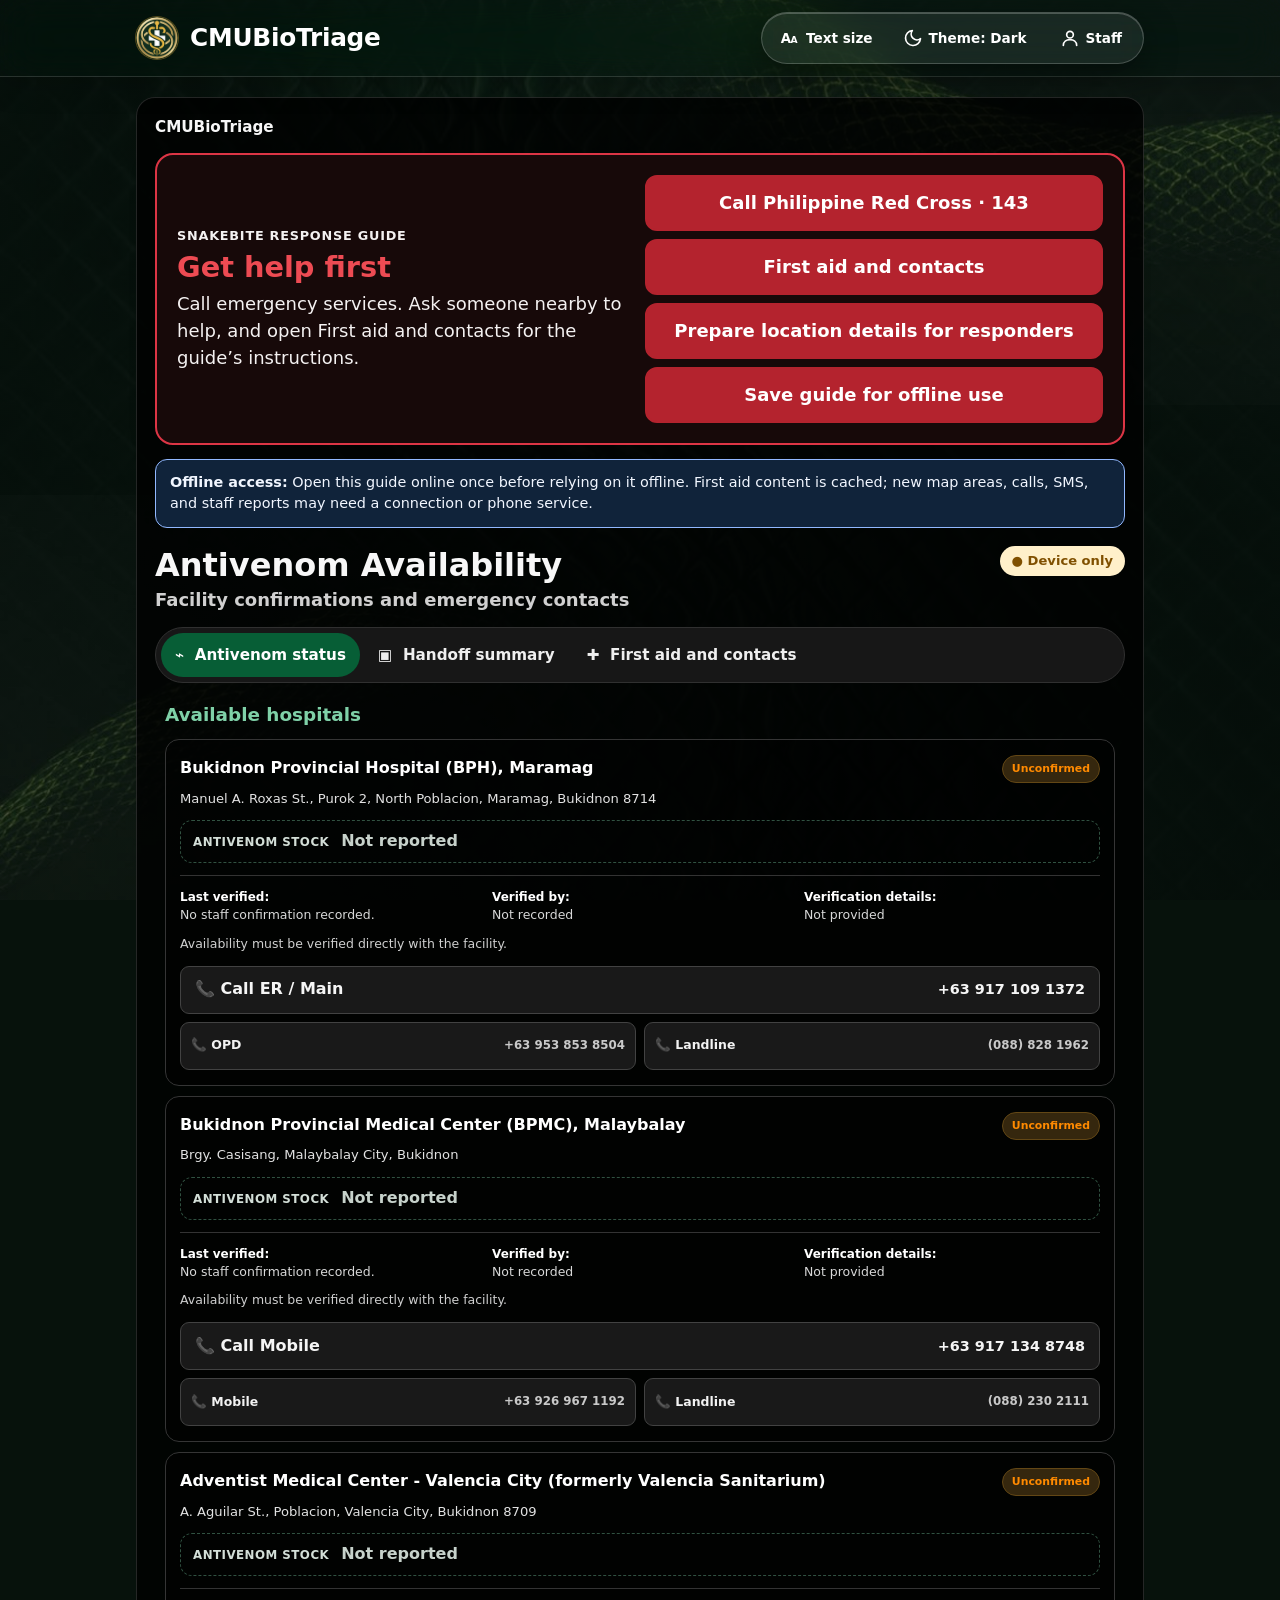
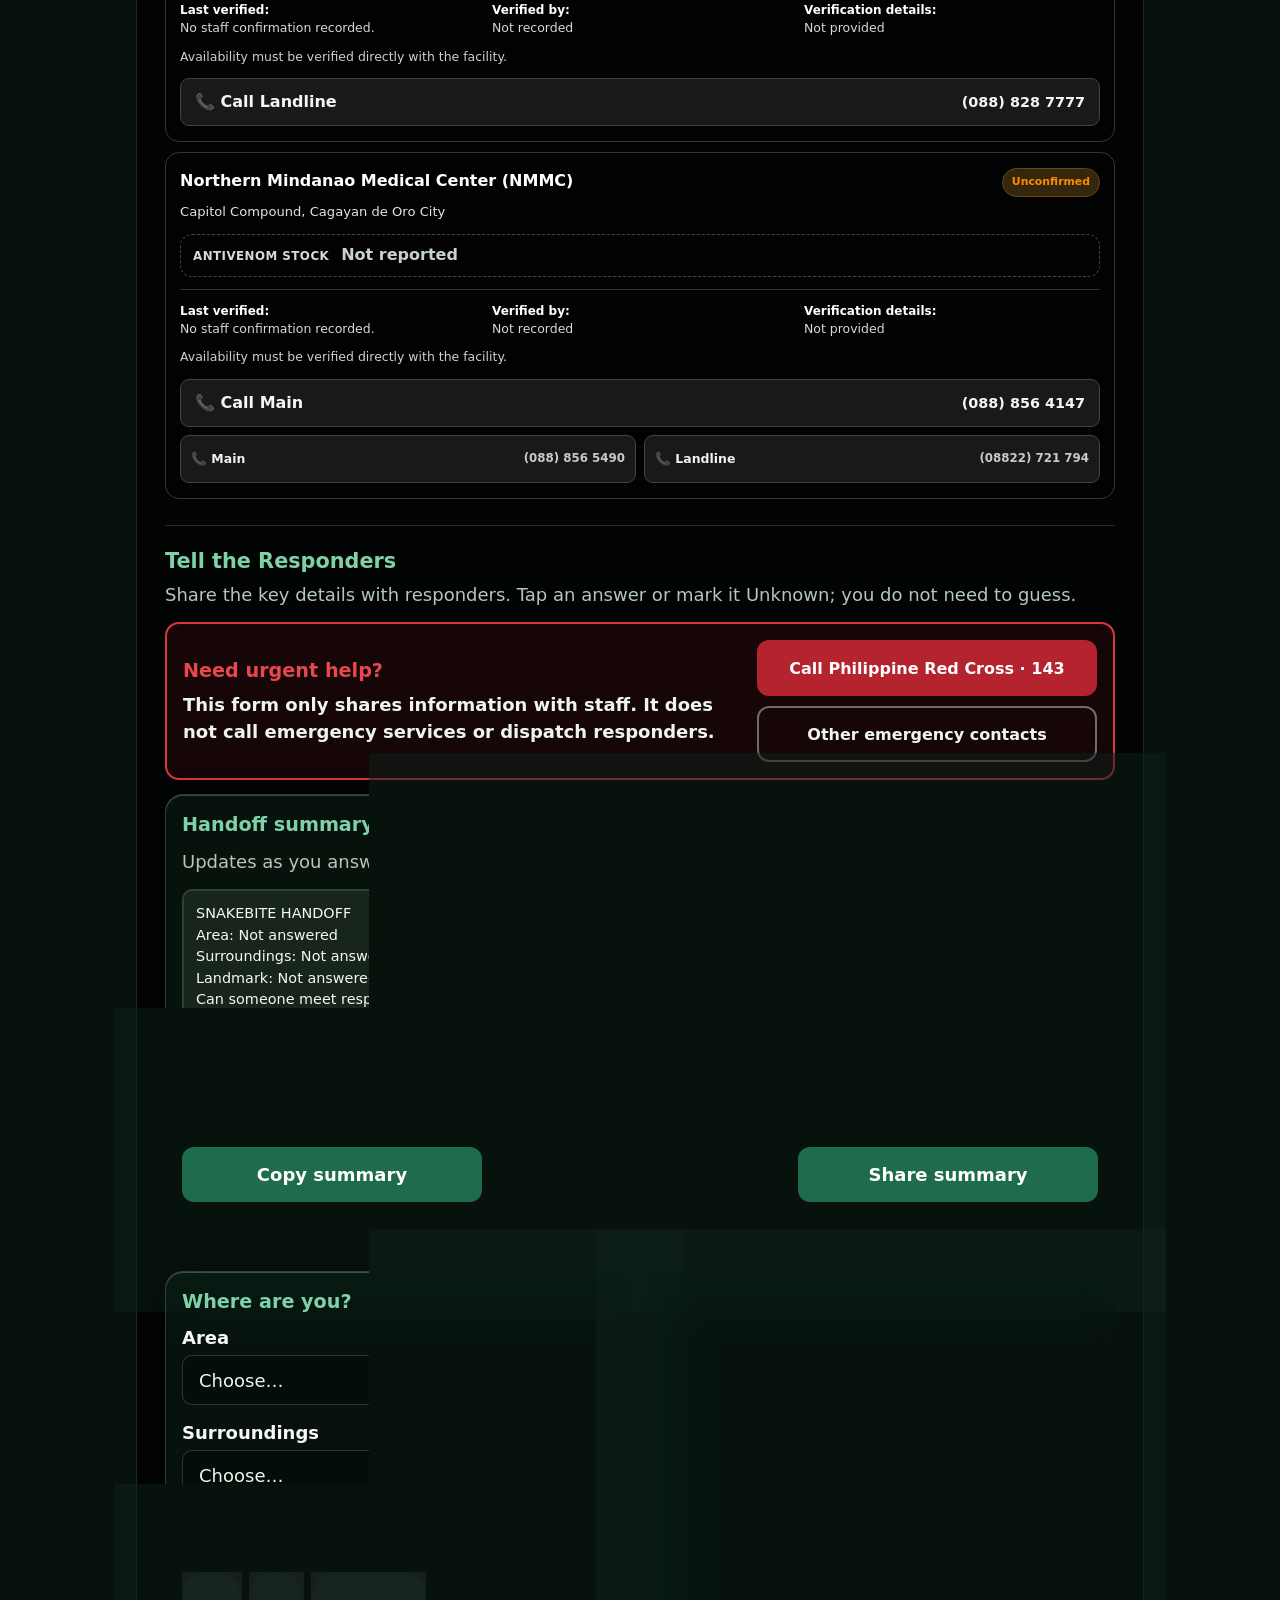
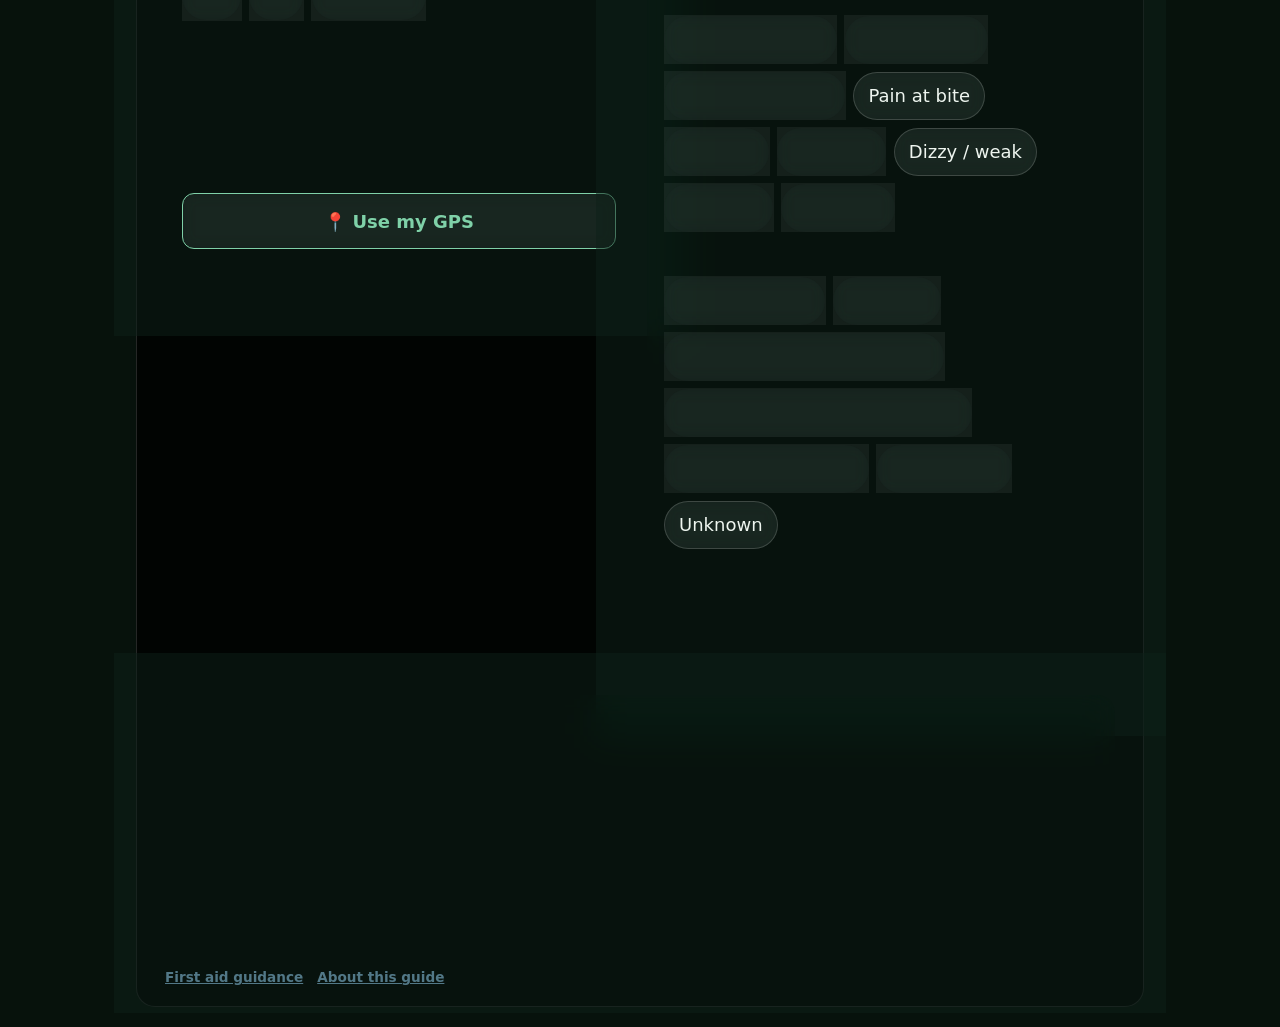
==== commit 2cbf6e3a: "Initial upload - CMU BioTriage" ====
--- a/index.html
+++ b/index.html
@@ -4,19 +4,19 @@
 <meta charset="utf-8">
 <meta name="viewport" content="width=device-width, initial-scale=1">
 <meta name="theme-color" content="#1b3a2e">
-<title>CMUbiotrage</title>
+<title>CMUBioTriage</title>
 <link rel="manifest" href="manifest.json">
 <link rel="icon" type="image/png" href="assets/icons/logo-96.png">
 <link rel="apple-touch-icon" href="assets/icons/logo-192.png">
 <link rel="stylesheet" href="assets/vendor/leaflet/leaflet.css">
-<link rel="stylesheet" href="assets/css/styles.css?v=33">
+<link rel="stylesheet" href="assets/css/styles.css?v=61">
 </head>
 <body>
 <div class="bg" aria-hidden="true"><i class="b1"></i><i class="b2"></i><i class="b3"></i></div>
-<header class="top"><div class="topleft"><a href="#/home" class="brand"><img class="logo" src="assets/icons/logo-96.png" srcset="assets/icons/logo-192.png 2x" width="42" height="42" alt="" aria-hidden="true">CMUbiotrage</a></div><nav class="dock" aria-label="Staff and display options"><button id="tsBtn" title="Text size" class="dockbtn" type="button"><svg viewBox="0 0 24 24" width="22" height="22" aria-hidden="true"><text x="1" y="18" font-size="16" font-weight="800" fill="currentColor" font-family="system-ui,sans-serif">A</text><text x="12.5" y="18" font-size="11" font-weight="800" fill="currentColor" font-family="system-ui,sans-serif">A</text></svg><span>Text size</span></button><button id="themeBtn" title="Switch between dark and light theme" class="dockbtn" type="button"><svg id="themeIcon" viewBox="0 0 24 24" width="22" height="22" fill="none" stroke="currentColor" stroke-width="2" stroke-linecap="round" stroke-linejoin="round" aria-hidden="true"><path d="M21 12.8A9 9 0 1 1 11.2 3a7 7 0 0 0 9.8 9.8z"/></svg><span>Theme: Dark</span></button><a href="#/staff" class="dockbtn staffbtn" title="Staff access"><svg viewBox="0 0 24 24" width="22" height="22" fill="none" stroke="currentColor" stroke-width="2" stroke-linecap="round" stroke-linejoin="round" aria-hidden="true"><circle cx="12" cy="8" r="4"/><path d="M4 21c0-4.4 3.6-7 8-7s8 2.6 8 7"/></svg><span>Staff</span></a></nav></header>
+<header class="top"><div class="topleft"><a href="#/home" class="brand"><img class="logo" src="assets/icons/logo-96.png" srcset="assets/icons/logo-192.png 2x" width="42" height="42" alt="" aria-hidden="true">CMUBioTriage</a></div><nav class="dock" aria-label="Staff and display options"><button id="tsBtn" title="Text size" class="dockbtn" type="button"><svg viewBox="0 0 24 24" width="22" height="22" aria-hidden="true"><text x="1" y="18" font-size="16" font-weight="800" fill="currentColor" font-family="system-ui,sans-serif">A</text><text x="12.5" y="18" font-size="11" font-weight="800" fill="currentColor" font-family="system-ui,sans-serif">A</text></svg><span>Text size</span></button><button id="themeBtn" title="Switch between dark and light theme" class="dockbtn" type="button"><svg id="themeIcon" viewBox="0 0 24 24" width="22" height="22" fill="none" stroke="currentColor" stroke-width="2" stroke-linecap="round" stroke-linejoin="round" aria-hidden="true"><path d="M21 12.8A9 9 0 1 1 11.2 3a7 7 0 0 0 9.8 9.8z"/></svg><span>Theme: Dark</span></button><a href="#/staff" class="dockbtn staffbtn" title="Staff access"><svg viewBox="0 0 24 24" width="22" height="22" fill="none" stroke="currentColor" stroke-width="2" stroke-linecap="round" stroke-linejoin="round" aria-hidden="true"><circle cx="12" cy="8" r="4"/><path d="M4 21c0-4.4 3.6-7 8-7s8 2.6 8 7"/></svg><span>Staff</span></a></nav></header>
 <main id="app" tabindex="-1"></main>
 
 <script src="assets/vendor/leaflet/leaflet.js"></script>
-<script src="assets/js/app.js?v=33"></script>
+<script src="assets/js/app.js?v=38"></script>
 </body>
-</html>+</html>
--- a/assets/css/styles.css
+++ b/assets/css/styles.css
@@ -1,5 +1,5 @@
-/* CMUbiotrage styles: dark theme (default), glass UI, light mode, sunlight mode */
-/* CMUbiotrage – deep-green theme (dark by default, light variant follows system) */
+/* CMUBioTriage styles: dark theme (default), glass UI, light mode, sunlight mode */
+/* CMUBioTriage – deep-green theme (dark by default, light variant follows system) */
 :root{--bg:#101a14;--ink:#eef5ef;--muted:#b4c7ba;--card:#17251d;--line:#2c4237;--head:#1b3a2e;--onhead:#fff;--callbg:#14352a;--accent:#7fd1a8;--onaccent:#06150d;--alarm:#e5484d;--onalarm:#fff;--chip:#7fd1a8;--white:#f6fbf7;--whiteink:#10231a;--dial:#1f6b4d;--warn:#3b2f08;--warnink:#ffe08a;--logo:#f7c04a}
 *{box-sizing:border-box}
 html{font-size:calc(16px*var(--ts,1))}
@@ -345,9 +345,11 @@
 .facility-confirmed{border-left-color:#18af7d}.facility-confirmed .facility-badge{background:#e5f8ef;border-color:#a7dec1;color:#086842}.facility-confirmed .facility-note{background:#e5f8ef;color:#086842}
 .facility-restock{border-left-color:#69c94d}.status-contacts{display:flex;flex-wrap:wrap;gap:14px;margin:18px 0;font-size:.85rem;font-weight:700}
 .status-contacts a{color:var(--accent)}
-.contact-links{display:grid;grid-template-columns:repeat(2,minmax(0,1fr));gap:12px}
+.contact-links{display:grid;grid-template-columns:repeat(auto-fit,minmax(min(100%,220px),1fr));gap:12px}
 .contact-links>div{min-width:0;padding:12px;border:1px solid var(--line);border-radius:12px}
 .contact-links .num{font-size:1rem;overflow-wrap:anywhere}
+.contact-source-note{margin:12px 0 0;color:var(--muted);font-size:.9rem}
+.contact-source-note a{color:var(--accent);overflow-wrap:anywhere}
 html.light:not(.sun) .status-warning{background:#edf6ff;color:#205581}
 html.light:not(.sun) .connection-device-only{background:#fff4d9;border-color:#d99b26;color:#634300}
 html.light:not(.sun) .connection-shared{background:#e7f7ed;border-color:#35a56c;color:#075d39}
@@ -527,18 +529,21 @@
 html.light:not(.sun) .btn.danger:not(.primary):not(.dial){background:#fff;border-color:#b4232e;color:#b4232e}
 html.light:not(.sun) .btn.danger:not(.primary):not(.dial):hover{background:#b4232e;color:#fff}
 
-/* Emergency actions lead the public guide; availability remains secondary. */
-.emergency-start{display:grid;grid-template-columns:1fr;gap:10px;margin:14px 0;padding:20px;border:2px solid #e5484d;border-radius:18px;background:rgba(16,26,20,.94);color:#fff;box-shadow:0 8px 24px rgba(0,0,0,.3)}
-.emergency-start h1{margin:0 0 6px;color:#fff;font-size:1.8rem}
-.emergency-start p{margin:4px 0;color:#f1f4f2}
-.emergency-eyebrow{font-size:.8rem;font-weight:800;letter-spacing:.06em;text-transform:uppercase}
+/* Emergency guide: shared structure, theme-specific readable colors. */
+.emergency-start{display:grid;grid-template-columns:1fr;gap:10px;margin:14px 0;padding:20px;border:2px solid #dc3545;border-radius:18px;background:#170909;color:#f4f1f1;box-shadow:0 8px 24px rgba(0,0,0,.3)}
+.emergency-start h1{margin:0 0 6px;color:#ed4b53;font-size:1.8rem}
+.emergency-start p{margin:4px 0;color:#f4f1f1}
+.emergency-eyebrow{color:#ed4b53;font-size:.8rem;font-weight:800;letter-spacing:.06em;text-transform:uppercase}
 .emergency-start-actions{display:grid;gap:8px}
-.emergency-start-actions .btn{margin:0}
-.emergency-start-actions .emergency-call{background:#b4232e;border-color:#b4232e;color:#fff}
+.availability-dashboard .emergency-start-actions .btn{margin:0;background:#b4232e;border:2px solid #b4232e;color:#fff;text-decoration:none}
+.availability-dashboard .emergency-start-actions .btn:hover,.availability-dashboard .emergency-start-actions .btn:focus-visible{background:#8f1a24;border-color:#8f1a24;color:#fff}
 .emergency-start .emergency-limit{font-size:.85rem;font-weight:700;color:#ffe08a}
 .offline-hint{margin:12px 0 18px;padding:12px 14px;border:1px solid #91b8ff;border-radius:12px;background:#10233a;color:#f1f6ff;font-size:.9rem}
-html.light:not(.sun) .emergency-start{background:#fff;border-color:#b4232e;color:#10231a}
+html.light:not(.sun) .emergency-start{background:#fde8e8;border-color:#c62828;color:#10231a}
 html.light:not(.sun) .emergency-start h1,html.light:not(.sun) .emergency-start p{color:#10231a}
+html.light:not(.sun) .emergency-eyebrow{color:#b4232e}
+html.light:not(.sun) .availability-dashboard .emergency-start-actions .btn{background:#b4232e;border:2px solid #b4232e;color:#fff}
+html.light:not(.sun) .availability-dashboard .emergency-start-actions .btn:hover,html.light:not(.sun) .availability-dashboard .emergency-start-actions .btn:focus-visible{background:#8f1a24;border-color:#8f1a24;color:#fff}
 html.light:not(.sun) .emergency-start .emergency-limit{color:#694400}
 html.light:not(.sun) .offline-hint{background:#edf4ff;color:#10233a}
 @media(min-width:700px){.emergency-start{grid-template-columns:1fr 1fr;align-items:center}.emergency-start .emergency-limit{grid-column:1/-1}}
@@ -552,9 +557,7 @@
 .top .dockbtn.staffbtn:hover,.top .dockbtn.staffbtn:focus-visible{background:rgba(255,255,255,.14);color:inherit}
 html.light:not(.sun) .top .dockbtn.staffbtn{background:transparent;color:#fff;border:1px solid transparent}
 html.light:not(.sun) .top .dockbtn.staffbtn:hover,html.light:not(.sun) .top .dockbtn.staffbtn:focus-visible{background:rgba(255,255,255,.16);color:inherit}
-.availability-dashboard .emergency-start-actions .btn{border:1px solid #83d3ad;border-radius:13px;background:#1c2922;color:#83d3ad;text-decoration:none}
-.availability-dashboard .emergency-start-actions .emergency-call{background:#1c2922;color:#fff}
-.availability-dashboard .emergency-start-actions .btn:hover,.availability-dashboard .emergency-start-actions .btn:focus-visible{border-color:#81d1aa;background:#81d1aa;color:#07160e;filter:none}
+html.light:not(.sun) #app .availability-dashboard{background:#dff1e5;border-color:#1b3a2e}
 .app-page-content{padding:8px 10px 2px}
 @media(max-width:520px){.app-page-content{padding:6px 2px 0}}
 .handoff-call-actions{display:grid;gap:8px}
@@ -567,6 +570,14 @@
 #app .handoff-share-actions .btn:hover,#app .handoff-share-actions .btn:focus-visible{border-color:rgba(255,255,255,.28);background:rgba(255,255,255,.1);color:var(--ink)}
 html.light:not(.sun) #app .handoff-share-actions .btn{border-color:rgba(16,35,26,.25);color:#10231a}
 html.light:not(.sun) #app .handoff-share-actions .btn:hover,html.light:not(.sun) #app .handoff-share-actions .btn:focus-visible{background:rgba(16,35,26,.08);color:#10231a}
+html:not(.light) #app .handoff-share-actions #sumSms{background:#1f6b4d!important;border:2px solid #1f6b4d!important;color:#fff!important}
+html:not(.light) #app .handoff-share-actions #sumSms:hover,html:not(.light) #app .handoff-share-actions #sumSms:focus-visible{background:#18583e!important;border-color:#18583e!important;color:#fff!important}
+html:not(.light) #app .handoff-share-actions>.btn{background:#1f6b4d!important;border:2px solid #1f6b4d!important;color:#fff!important}
+html:not(.light) #app .handoff-share-actions>.btn:hover,html:not(.light) #app .handoff-share-actions>.btn:focus-visible{background:#18583e!important;border-color:#18583e!important;color:#fff!important}
+html.light:not(.sun) #app .handoff-share-actions #sumSms{background:#1f6b4d!important;border:2px solid #1f6b4d!important;color:#fff!important}
+html.light:not(.sun) #app .handoff-share-actions #sumSms:hover,html.light:not(.sun) #app .handoff-share-actions #sumSms:focus-visible{background:#18583e!important;border-color:#18583e!important;color:#fff!important}
+html.light:not(.sun) #app .handoff-share-actions>.btn{background:#1f6b4d!important;border:2px solid #1f6b4d!important;color:#fff!important}
+html.light:not(.sun) #app .handoff-share-actions>.btn:hover,html.light:not(.sun) #app .handoff-share-actions>.btn:focus-visible{background:#18583e!important;border-color:#18583e!important;color:#fff!important}
 .availability-dashboard .facility-call-main{flex:1 0 100%;width:100%;min-height:48px!important;margin:0!important;padding:8px 14px;border:1px solid #424242;border-radius:9px;background:#191919;color:#f5f5f5;box-shadow:none;justify-content:space-between;gap:8px;text-align:left;font-size:1rem;line-height:1.3}
 .availability-dashboard .facility-actions{display:flex;flex-wrap:wrap;align-items:stretch;justify-content:flex-start;gap:8px}
 .availability-dashboard .facility-call-secondary{flex:1 1 calc(50% - 4px);width:auto;min-width:0;min-height:48px!important;margin:0!important;padding:8px 10px;border-radius:9px;font-size:.78rem;line-height:1.3;overflow-wrap:anywhere}
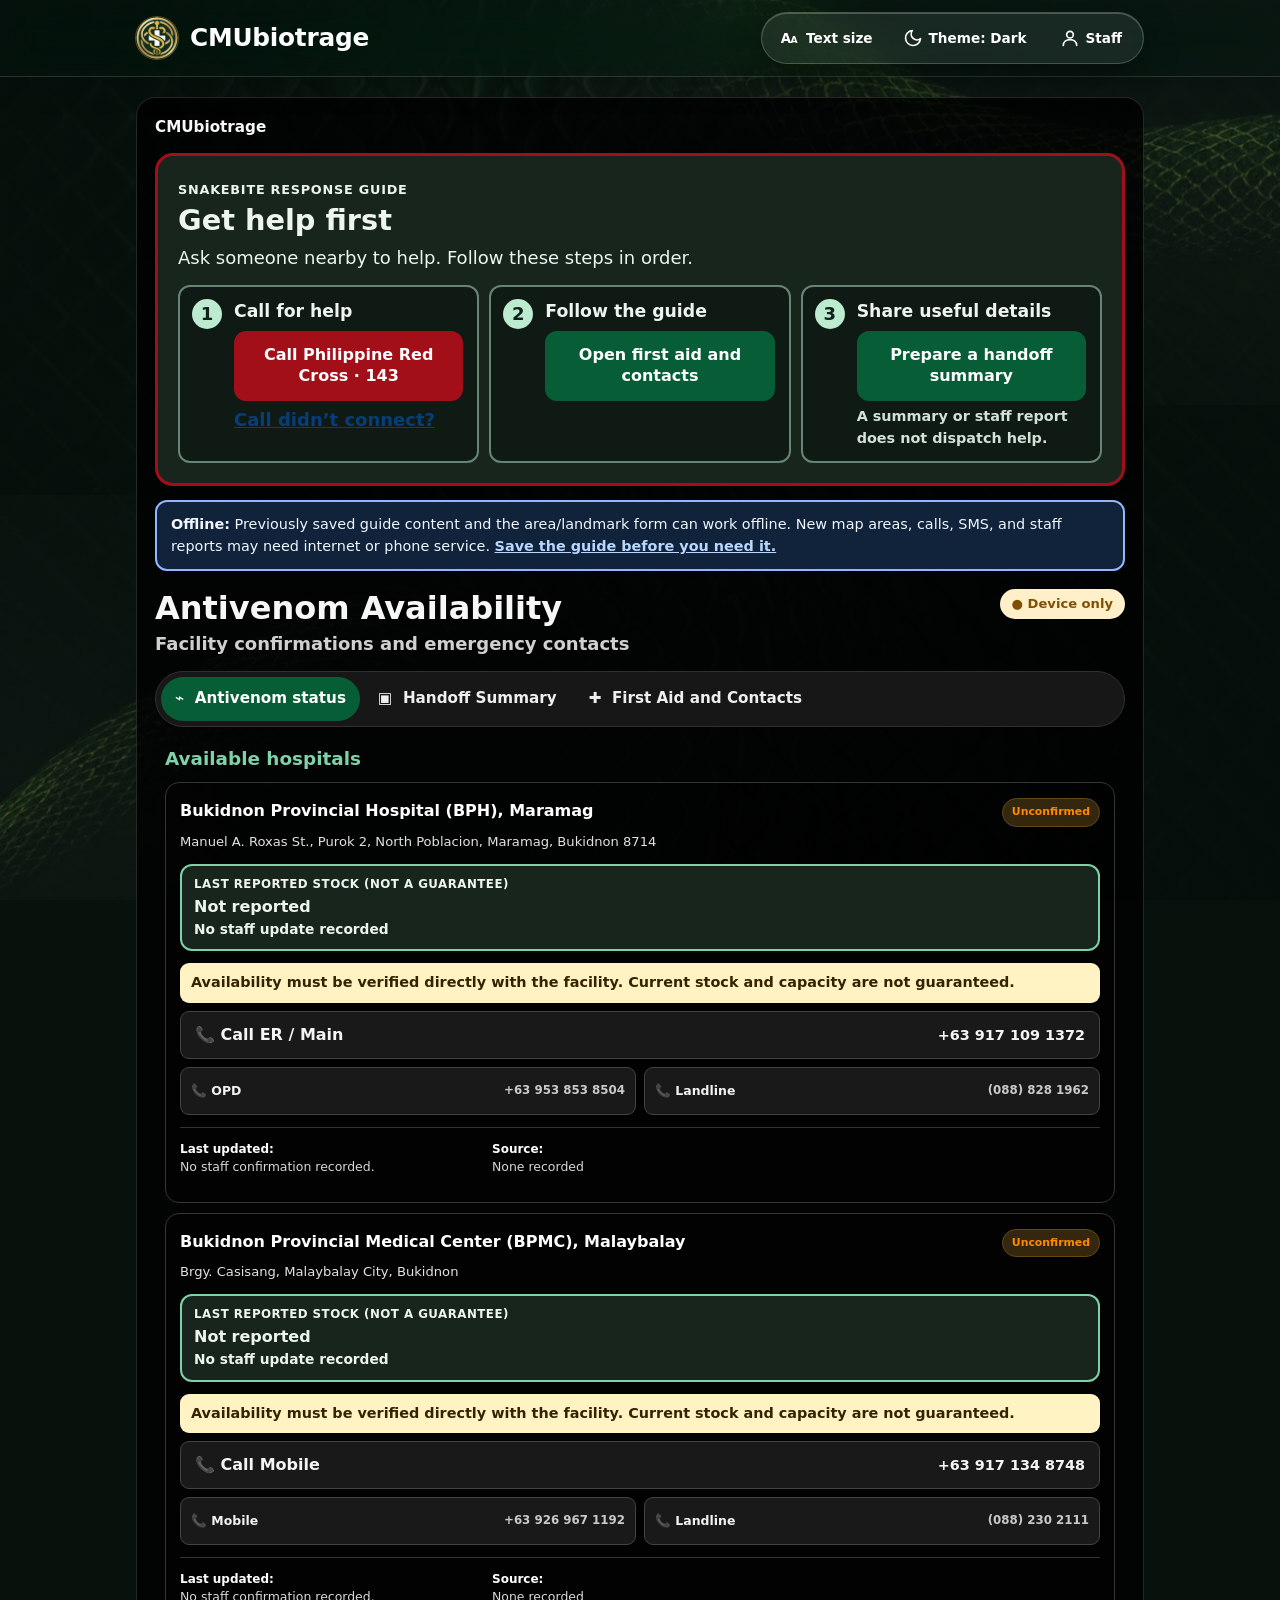
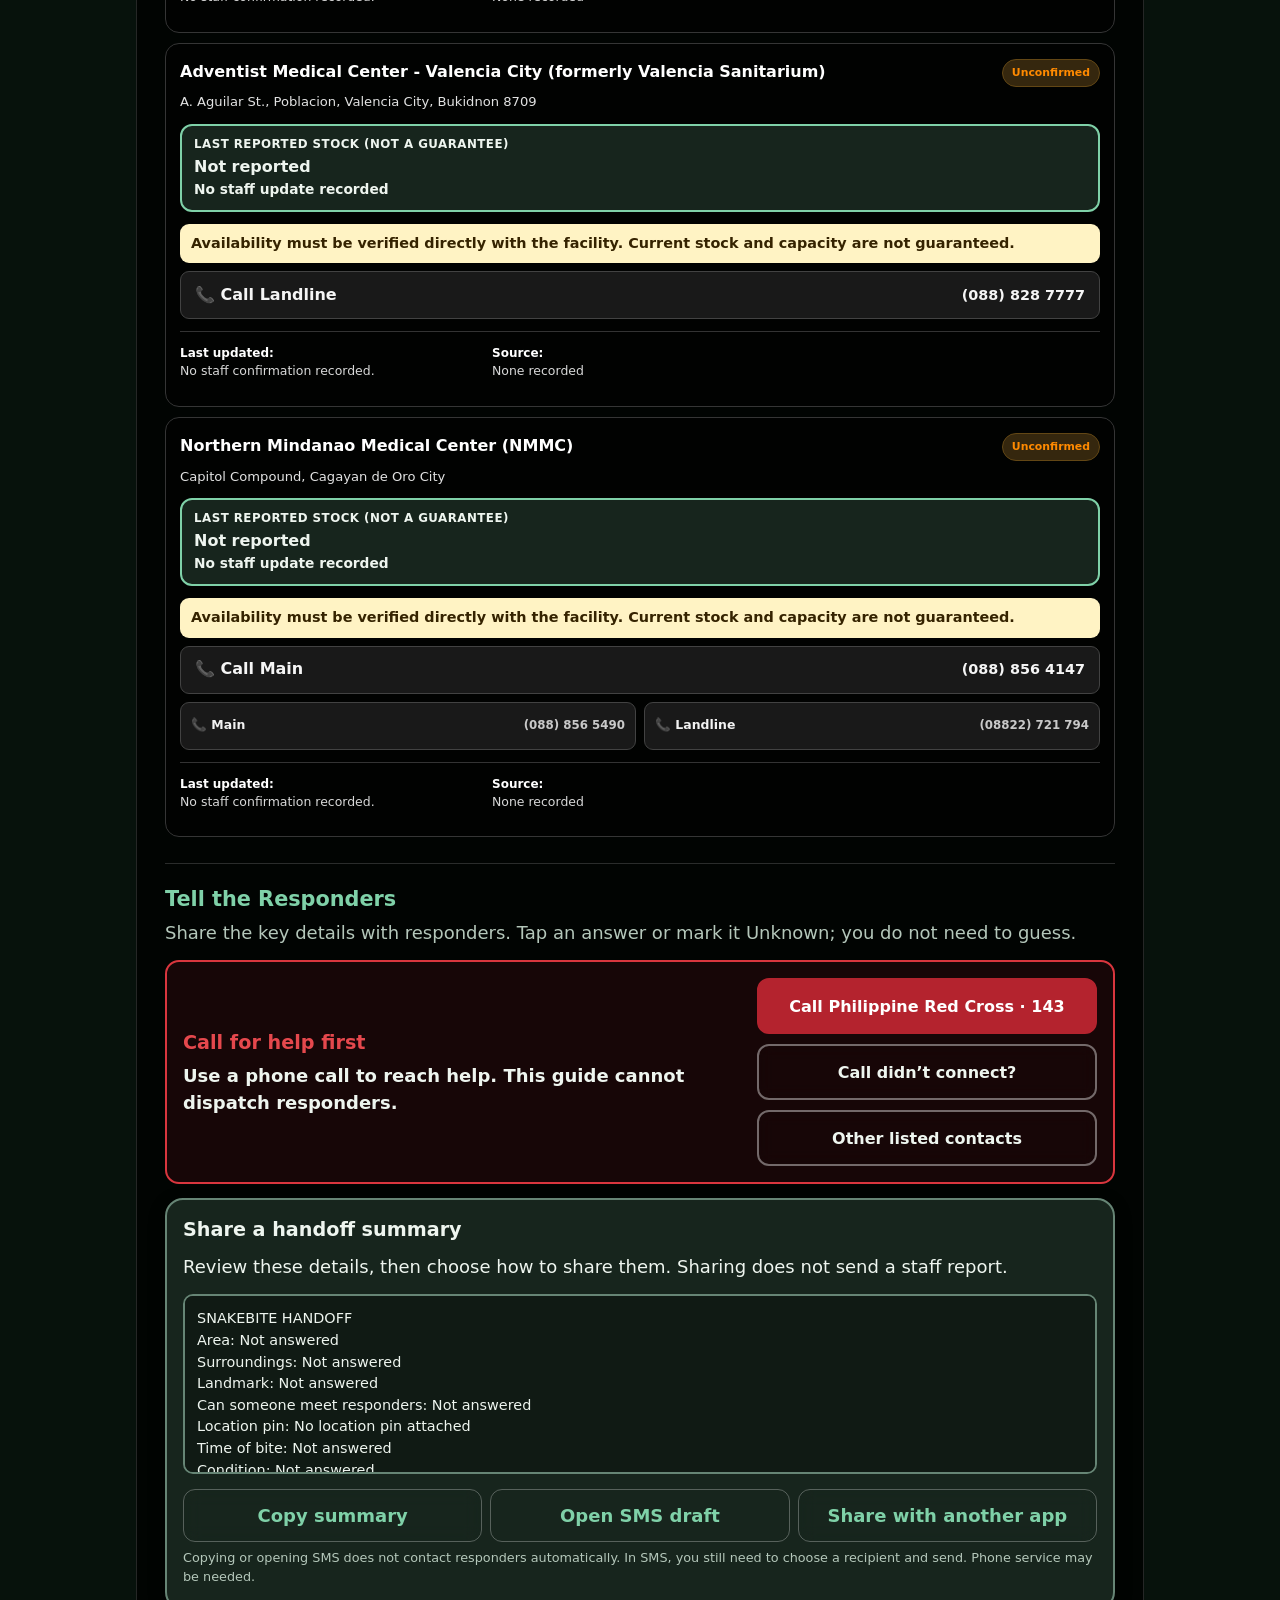
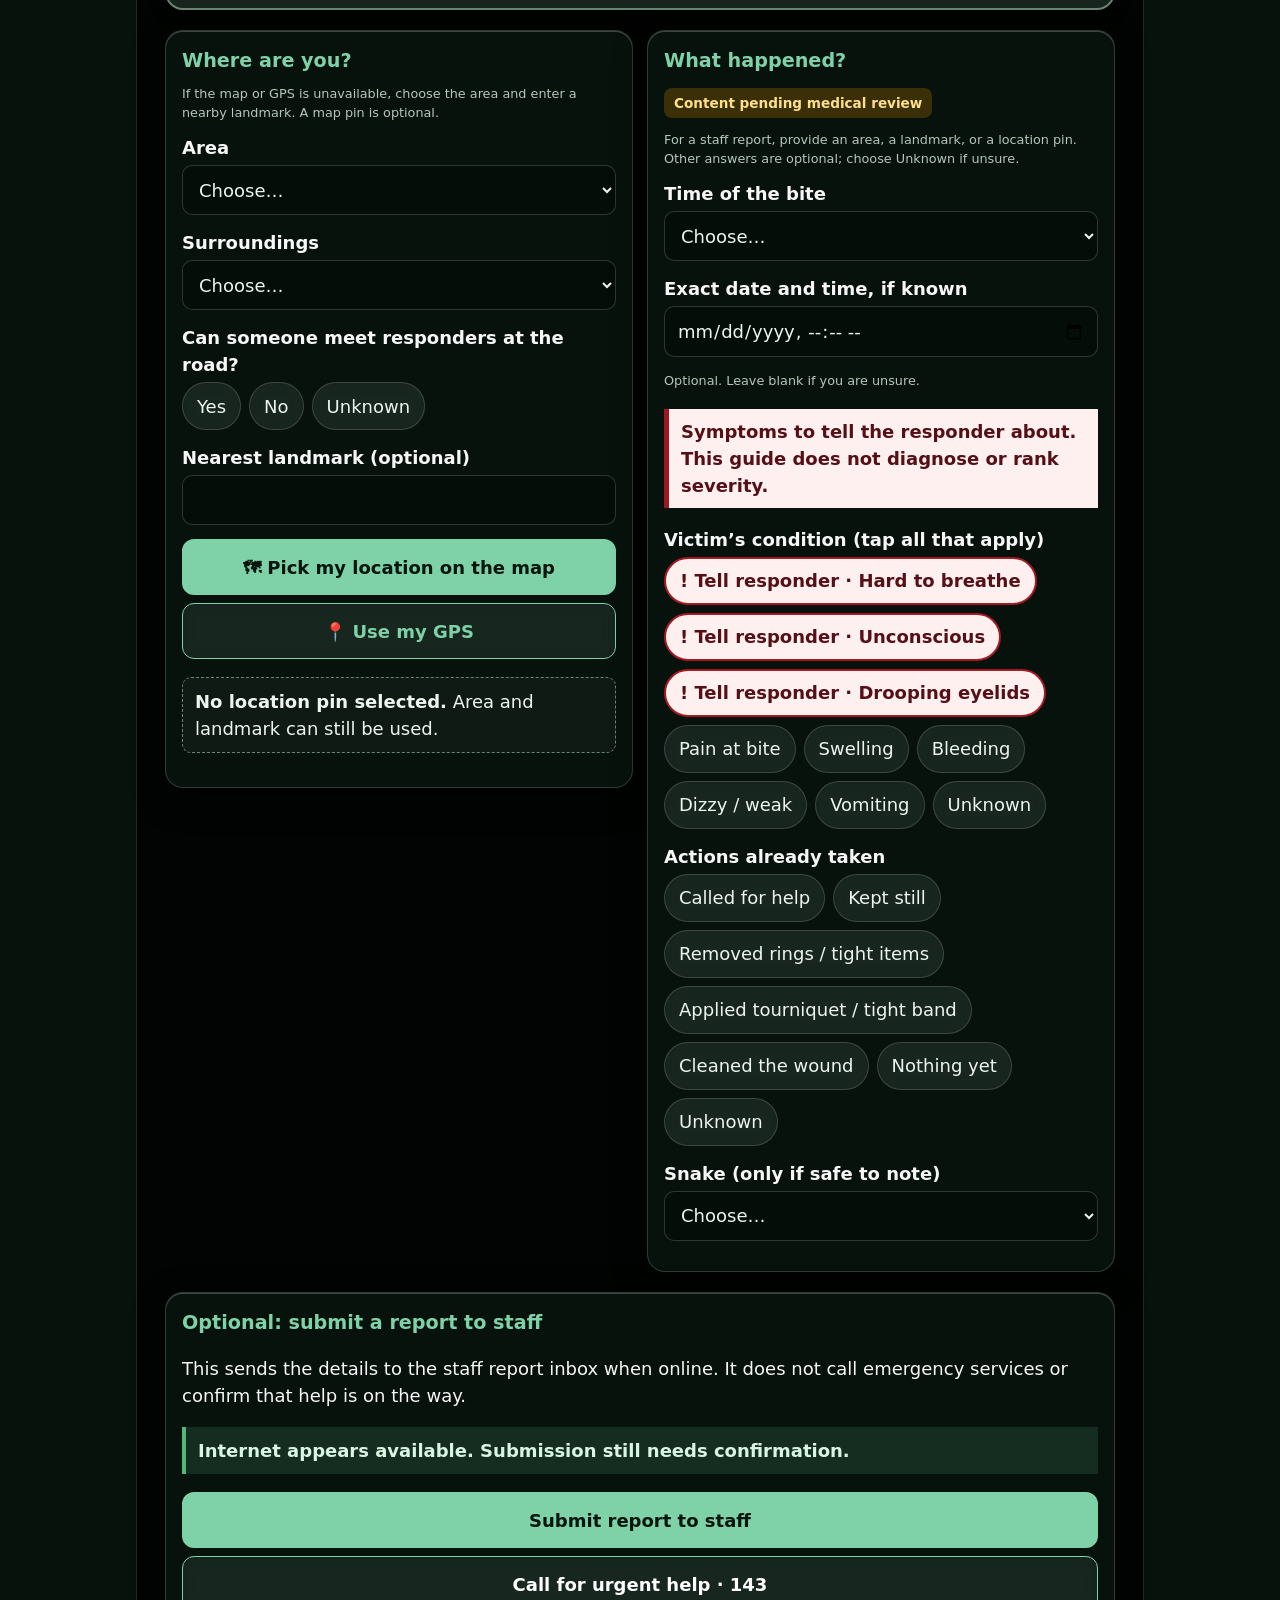
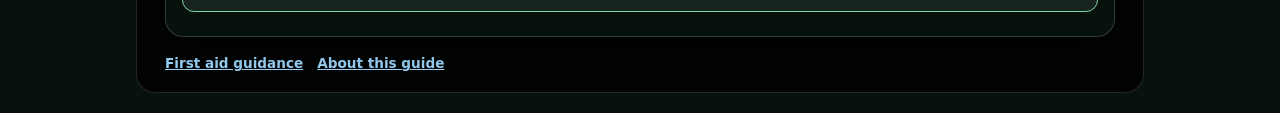
==== commit 357ca1fb: "fix new bugs" ====
--- a/index.html
+++ b/index.html
@@ -4,16 +4,16 @@
 <meta charset="utf-8">
 <meta name="viewport" content="width=device-width, initial-scale=1">
 <meta name="theme-color" content="#1b3a2e">
-<title>CMUBioTriage</title>
+<title>CMUbiotrage</title>
 <link rel="manifest" href="manifest.json">
 <link rel="icon" type="image/png" href="assets/icons/logo-96.png">
 <link rel="apple-touch-icon" href="assets/icons/logo-192.png">
 <link rel="stylesheet" href="assets/vendor/leaflet/leaflet.css">
-<link rel="stylesheet" href="assets/css/styles.css?v=61">
+<link rel="stylesheet" href="assets/css/styles.css?v=38">
 </head>
 <body>
 <div class="bg" aria-hidden="true"><i class="b1"></i><i class="b2"></i><i class="b3"></i></div>
-<header class="top"><div class="topleft"><a href="#/home" class="brand"><img class="logo" src="assets/icons/logo-96.png" srcset="assets/icons/logo-192.png 2x" width="42" height="42" alt="" aria-hidden="true">CMUBioTriage</a></div><nav class="dock" aria-label="Staff and display options"><button id="tsBtn" title="Text size" class="dockbtn" type="button"><svg viewBox="0 0 24 24" width="22" height="22" aria-hidden="true"><text x="1" y="18" font-size="16" font-weight="800" fill="currentColor" font-family="system-ui,sans-serif">A</text><text x="12.5" y="18" font-size="11" font-weight="800" fill="currentColor" font-family="system-ui,sans-serif">A</text></svg><span>Text size</span></button><button id="themeBtn" title="Switch between dark and light theme" class="dockbtn" type="button"><svg id="themeIcon" viewBox="0 0 24 24" width="22" height="22" fill="none" stroke="currentColor" stroke-width="2" stroke-linecap="round" stroke-linejoin="round" aria-hidden="true"><path d="M21 12.8A9 9 0 1 1 11.2 3a7 7 0 0 0 9.8 9.8z"/></svg><span>Theme: Dark</span></button><a href="#/staff" class="dockbtn staffbtn" title="Staff access"><svg viewBox="0 0 24 24" width="22" height="22" fill="none" stroke="currentColor" stroke-width="2" stroke-linecap="round" stroke-linejoin="round" aria-hidden="true"><circle cx="12" cy="8" r="4"/><path d="M4 21c0-4.4 3.6-7 8-7s8 2.6 8 7"/></svg><span>Staff</span></a></nav></header>
+<header class="top"><div class="topleft"><a href="#/home" class="brand"><img class="logo" src="assets/icons/logo-96.png" srcset="assets/icons/logo-192.png 2x" width="42" height="42" alt="" aria-hidden="true">CMUbiotrage</a></div><nav class="dock" aria-label="Staff and display options"><button id="tsBtn" title="Text size" class="dockbtn" type="button"><svg viewBox="0 0 24 24" width="22" height="22" aria-hidden="true"><text x="1" y="18" font-size="16" font-weight="800" fill="currentColor" font-family="system-ui,sans-serif">A</text><text x="12.5" y="18" font-size="11" font-weight="800" fill="currentColor" font-family="system-ui,sans-serif">A</text></svg><span>Text size</span></button><button id="themeBtn" title="Switch between dark and light theme" class="dockbtn" type="button"><svg id="themeIcon" viewBox="0 0 24 24" width="22" height="22" fill="none" stroke="currentColor" stroke-width="2" stroke-linecap="round" stroke-linejoin="round" aria-hidden="true"><path d="M21 12.8A9 9 0 1 1 11.2 3a7 7 0 0 0 9.8 9.8z"/></svg><span>Theme: Dark</span></button><a href="#/staff" class="dockbtn staffbtn" title="Staff access"><svg viewBox="0 0 24 24" width="22" height="22" fill="none" stroke="currentColor" stroke-width="2" stroke-linecap="round" stroke-linejoin="round" aria-hidden="true"><circle cx="12" cy="8" r="4"/><path d="M4 21c0-4.4 3.6-7 8-7s8 2.6 8 7"/></svg><span>Staff</span></a></nav></header>
 <main id="app" tabindex="-1"></main>
 
 <script src="assets/vendor/leaflet/leaflet.js"></script>
--- a/assets/css/styles.css
+++ b/assets/css/styles.css
@@ -1,5 +1,5 @@
-/* CMUBioTriage styles: dark theme (default), glass UI, light mode, sunlight mode */
-/* CMUBioTriage – deep-green theme (dark by default, light variant follows system) */
+/* CMUbiotrage styles: dark theme (default), glass UI, light mode, sunlight mode */
+/* CMUbiotrage – deep-green theme (dark by default, light variant follows system) */
 :root{--bg:#101a14;--ink:#eef5ef;--muted:#b4c7ba;--card:#17251d;--line:#2c4237;--head:#1b3a2e;--onhead:#fff;--callbg:#14352a;--accent:#7fd1a8;--onaccent:#06150d;--alarm:#e5484d;--onalarm:#fff;--chip:#7fd1a8;--white:#f6fbf7;--whiteink:#10231a;--dial:#1f6b4d;--warn:#3b2f08;--warnink:#ffe08a;--logo:#f7c04a}
 *{box-sizing:border-box}
 html{font-size:calc(16px*var(--ts,1))}
@@ -345,11 +345,9 @@
 .facility-confirmed{border-left-color:#18af7d}.facility-confirmed .facility-badge{background:#e5f8ef;border-color:#a7dec1;color:#086842}.facility-confirmed .facility-note{background:#e5f8ef;color:#086842}
 .facility-restock{border-left-color:#69c94d}.status-contacts{display:flex;flex-wrap:wrap;gap:14px;margin:18px 0;font-size:.85rem;font-weight:700}
 .status-contacts a{color:var(--accent)}
-.contact-links{display:grid;grid-template-columns:repeat(auto-fit,minmax(min(100%,220px),1fr));gap:12px}
+.contact-links{display:grid;grid-template-columns:repeat(2,minmax(0,1fr));gap:12px}
 .contact-links>div{min-width:0;padding:12px;border:1px solid var(--line);border-radius:12px}
 .contact-links .num{font-size:1rem;overflow-wrap:anywhere}
-.contact-source-note{margin:12px 0 0;color:var(--muted);font-size:.9rem}
-.contact-source-note a{color:var(--accent);overflow-wrap:anywhere}
 html.light:not(.sun) .status-warning{background:#edf6ff;color:#205581}
 html.light:not(.sun) .connection-device-only{background:#fff4d9;border-color:#d99b26;color:#634300}
 html.light:not(.sun) .connection-shared{background:#e7f7ed;border-color:#35a56c;color:#075d39}
@@ -529,21 +527,18 @@
 html.light:not(.sun) .btn.danger:not(.primary):not(.dial){background:#fff;border-color:#b4232e;color:#b4232e}
 html.light:not(.sun) .btn.danger:not(.primary):not(.dial):hover{background:#b4232e;color:#fff}
 
-/* Emergency guide: shared structure, theme-specific readable colors. */
-.emergency-start{display:grid;grid-template-columns:1fr;gap:10px;margin:14px 0;padding:20px;border:2px solid #dc3545;border-radius:18px;background:#170909;color:#f4f1f1;box-shadow:0 8px 24px rgba(0,0,0,.3)}
-.emergency-start h1{margin:0 0 6px;color:#ed4b53;font-size:1.8rem}
-.emergency-start p{margin:4px 0;color:#f4f1f1}
-.emergency-eyebrow{color:#ed4b53;font-size:.8rem;font-weight:800;letter-spacing:.06em;text-transform:uppercase}
+/* Emergency actions lead the public guide; availability remains secondary. */
+.emergency-start{display:grid;grid-template-columns:1fr;gap:10px;margin:14px 0;padding:20px;border:2px solid #e5484d;border-radius:18px;background:rgba(16,26,20,.94);color:#fff;box-shadow:0 8px 24px rgba(0,0,0,.3)}
+.emergency-start h1{margin:0 0 6px;color:#fff;font-size:1.8rem}
+.emergency-start p{margin:4px 0;color:#f1f4f2}
+.emergency-eyebrow{font-size:.8rem;font-weight:800;letter-spacing:.06em;text-transform:uppercase}
 .emergency-start-actions{display:grid;gap:8px}
-.availability-dashboard .emergency-start-actions .btn{margin:0;background:#b4232e;border:2px solid #b4232e;color:#fff;text-decoration:none}
-.availability-dashboard .emergency-start-actions .btn:hover,.availability-dashboard .emergency-start-actions .btn:focus-visible{background:#8f1a24;border-color:#8f1a24;color:#fff}
+.emergency-start-actions .btn{margin:0}
+.emergency-start-actions .emergency-call{background:#b4232e;border-color:#b4232e;color:#fff}
 .emergency-start .emergency-limit{font-size:.85rem;font-weight:700;color:#ffe08a}
 .offline-hint{margin:12px 0 18px;padding:12px 14px;border:1px solid #91b8ff;border-radius:12px;background:#10233a;color:#f1f6ff;font-size:.9rem}
-html.light:not(.sun) .emergency-start{background:#fde8e8;border-color:#c62828;color:#10231a}
+html.light:not(.sun) .emergency-start{background:#fff;border-color:#b4232e;color:#10231a}
 html.light:not(.sun) .emergency-start h1,html.light:not(.sun) .emergency-start p{color:#10231a}
-html.light:not(.sun) .emergency-eyebrow{color:#b4232e}
-html.light:not(.sun) .availability-dashboard .emergency-start-actions .btn{background:#b4232e;border:2px solid #b4232e;color:#fff}
-html.light:not(.sun) .availability-dashboard .emergency-start-actions .btn:hover,html.light:not(.sun) .availability-dashboard .emergency-start-actions .btn:focus-visible{background:#8f1a24;border-color:#8f1a24;color:#fff}
 html.light:not(.sun) .emergency-start .emergency-limit{color:#694400}
 html.light:not(.sun) .offline-hint{background:#edf4ff;color:#10233a}
 @media(min-width:700px){.emergency-start{grid-template-columns:1fr 1fr;align-items:center}.emergency-start .emergency-limit{grid-column:1/-1}}
@@ -557,7 +552,9 @@
 .top .dockbtn.staffbtn:hover,.top .dockbtn.staffbtn:focus-visible{background:rgba(255,255,255,.14);color:inherit}
 html.light:not(.sun) .top .dockbtn.staffbtn{background:transparent;color:#fff;border:1px solid transparent}
 html.light:not(.sun) .top .dockbtn.staffbtn:hover,html.light:not(.sun) .top .dockbtn.staffbtn:focus-visible{background:rgba(255,255,255,.16);color:inherit}
-html.light:not(.sun) #app .availability-dashboard{background:#dff1e5;border-color:#1b3a2e}
+.availability-dashboard .emergency-start-actions .btn{border:1px solid #83d3ad;border-radius:13px;background:#1c2922;color:#83d3ad;text-decoration:none}
+.availability-dashboard .emergency-start-actions .emergency-call{background:#1c2922;color:#fff}
+.availability-dashboard .emergency-start-actions .btn:hover,.availability-dashboard .emergency-start-actions .btn:focus-visible{border-color:#81d1aa;background:#81d1aa;color:#07160e;filter:none}
 .app-page-content{padding:8px 10px 2px}
 @media(max-width:520px){.app-page-content{padding:6px 2px 0}}
 .handoff-call-actions{display:grid;gap:8px}
@@ -570,14 +567,6 @@
 #app .handoff-share-actions .btn:hover,#app .handoff-share-actions .btn:focus-visible{border-color:rgba(255,255,255,.28);background:rgba(255,255,255,.1);color:var(--ink)}
 html.light:not(.sun) #app .handoff-share-actions .btn{border-color:rgba(16,35,26,.25);color:#10231a}
 html.light:not(.sun) #app .handoff-share-actions .btn:hover,html.light:not(.sun) #app .handoff-share-actions .btn:focus-visible{background:rgba(16,35,26,.08);color:#10231a}
-html:not(.light) #app .handoff-share-actions #sumSms{background:#1f6b4d!important;border:2px solid #1f6b4d!important;color:#fff!important}
-html:not(.light) #app .handoff-share-actions #sumSms:hover,html:not(.light) #app .handoff-share-actions #sumSms:focus-visible{background:#18583e!important;border-color:#18583e!important;color:#fff!important}
-html:not(.light) #app .handoff-share-actions>.btn{background:#1f6b4d!important;border:2px solid #1f6b4d!important;color:#fff!important}
-html:not(.light) #app .handoff-share-actions>.btn:hover,html:not(.light) #app .handoff-share-actions>.btn:focus-visible{background:#18583e!important;border-color:#18583e!important;color:#fff!important}
-html.light:not(.sun) #app .handoff-share-actions #sumSms{background:#1f6b4d!important;border:2px solid #1f6b4d!important;color:#fff!important}
-html.light:not(.sun) #app .handoff-share-actions #sumSms:hover,html.light:not(.sun) #app .handoff-share-actions #sumSms:focus-visible{background:#18583e!important;border-color:#18583e!important;color:#fff!important}
-html.light:not(.sun) #app .handoff-share-actions>.btn{background:#1f6b4d!important;border:2px solid #1f6b4d!important;color:#fff!important}
-html.light:not(.sun) #app .handoff-share-actions>.btn:hover,html.light:not(.sun) #app .handoff-share-actions>.btn:focus-visible{background:#18583e!important;border-color:#18583e!important;color:#fff!important}
 .availability-dashboard .facility-call-main{flex:1 0 100%;width:100%;min-height:48px!important;margin:0!important;padding:8px 14px;border:1px solid #424242;border-radius:9px;background:#191919;color:#f5f5f5;box-shadow:none;justify-content:space-between;gap:8px;text-align:left;font-size:1rem;line-height:1.3}
 .availability-dashboard .facility-actions{display:flex;flex-wrap:wrap;align-items:stretch;justify-content:flex-start;gap:8px}
 .availability-dashboard .facility-call-secondary{flex:1 1 calc(50% - 4px);width:auto;min-width:0;min-height:48px!important;margin:0!important;padding:8px 10px;border-radius:9px;font-size:.78rem;line-height:1.3;overflow-wrap:anywhere}
@@ -602,3 +591,68 @@
 html.light:not(.sun) #app .handoff-call-actions>a:not(.emergency-call):hover{background:#e3f4ea!important}
 html:not(.light) #app .handoff-call-actions>a:not(.emergency-call){background:transparent!important;border:2px solid rgba(255,255,255,.4)!important;color:var(--ink)!important}
 @media(max-width:640px){#app .handoff-callout{grid-template-columns:1fr!important}}
+
+/* Emergency path: plain, opaque, high contrast, with one ordered sequence. */
+.availability-dashboard .emergency-start{display:block!important;background:#fff;color:#10231a;border:3px solid #a20f19;box-shadow:0 4px 16px rgba(0,0,0,.25);backdrop-filter:none;-webkit-backdrop-filter:none}
+.availability-dashboard .emergency-start h1,.availability-dashboard .emergency-start p{color:#10231a}
+.emergency-steps{list-style:none;counter-reset:emergency-step;padding:0;margin:14px 0 0;display:grid;gap:10px}
+.emergency-steps li{counter-increment:emergency-step;position:relative;padding:12px 14px 12px 54px;border:2px solid #53665b;border-radius:12px;background:#fff;color:#10231a}
+.emergency-steps li::before{content:counter(emergency-step);position:absolute;left:12px;top:12px;display:grid;place-items:center;width:30px;height:30px;border-radius:50%;background:#10231a;color:#fff;font-weight:900}
+.emergency-steps li>strong{display:block;font-size:1.08rem}
+.emergency-steps li>.btn{margin:7px 0 2px;min-height:50px;background:#075e36;color:#fff;border:2px solid #075e36}
+.emergency-steps li>.btn.emergency-call{background:#a20f19;border-color:#a20f19;color:#fff}
+.emergency-steps small{display:block;margin-top:5px;color:#263b30;font-size:.9rem;font-weight:600}
+.offline-hint{background:#fff;color:#10233a;border:2px solid #224b75}
+.offline-hint a{color:#073e77;font-weight:800}
+.facility-stock{display:block;background:#fff;color:#10231a;border:2px solid #355a45}
+.facility-stock span,.facility-stock strong,.facility-stock small{display:block;opacity:1}
+.facility-stock strong{margin:3px 0}
+.facility-stock small{font-size:.86rem}
+.connection-state{padding:10px 12px;border-left:4px solid #075e36;background:#edf7f0;color:#10231a;font-weight:700}
+.connection-state.is-offline{border-color:#a20f19;background:#fff0f0;color:#650b12}
+.location-pin{border:2px solid #245c3d}
+@media(min-width:700px){.emergency-steps{grid-template-columns:repeat(3,minmax(0,1fr))}.emergency-steps li{align-self:stretch}}
+@media(max-width:640px){.emergency-steps li{padding-left:52px}.availability-dashboard .emergency-start{padding:16px}.offline-hint{font-size:1rem}}
+
+/* Review and handoff refinements */
+.demo-notice{margin:10px 0;padding:12px 14px;border:2px solid #815600;border-left-width:7px;border-radius:10px;background:#fff3c4;color:#352300;font-size:.95rem;line-height:1.4}
+.demo-notice strong{display:block;margin-bottom:3px}
+.urgent-symptom-note{padding:9px 12px;border-left:5px solid #9d1620;background:#fff0f0;color:#541016;font-weight:750}
+.chip.urgent-symptom{border:2px solid #a21a24;background:#fff0f0;color:#541016;font-weight:800}
+.chip.urgent-symptom[aria-pressed=true]{background:#a21a24;color:#fff;border-color:#a21a24}
+.chip.urgent-symptom::before{content:"! Tell responder · "}
+.handoff-preview{position:sticky;top:8px;z-index:12;background:#fff;color:#10231a;border:2px solid #355a45;box-shadow:0 5px 18px rgba(0,0,0,.24);backdrop-filter:none;-webkit-backdrop-filter:none}
+.handoff-preview h2,.handoff-preview .lead{color:#10231a}
+.handoff-preview pre{max-height:20vh;overflow:auto;background:#f3f7f4;color:#10231a;border-color:#53665b}
+.location-empty{padding:10px 12px;border:1px dashed #53665b;border-radius:9px;background:#f3f7f4;color:#10231a}
+.call-failed-link{display:block;margin-top:5px;color:#073e77;font-weight:800;text-decoration:underline}
+.facility-card .facility-note{padding:9px 11px;background:#fff3c4;color:#352300;font-size:.9rem;font-weight:650}
+.facility-card .facility-actions{margin-top:8px}
+.facility-unavailable{border-left-color:#a21a24}
+.facility-unavailable .facility-badge{background:#fff0f0;border-color:#a21a24;color:#541016}
+.availability-dashboard .facility-stock{display:block!important;background:#fff!important;color:#10231a!important;border:2px solid #355a45!important;opacity:1!important}
+.availability-dashboard .facility-stock span,.availability-dashboard .facility-stock strong,.availability-dashboard .facility-stock small{color:#10231a!important;opacity:1!important}
+.availability-dashboard .emergency-steps li>a.btn{display:flex!important;min-height:52px!important;background:#075e36!important;border:2px solid #075e36!important;color:#fff!important;font-size:1rem!important;line-height:1.3!important;text-align:center!important;visibility:visible!important;opacity:1!important}
+.availability-dashboard .emergency-steps li>a.btn.emergency-call{background:#a20f19!important;border-color:#a20f19!important;color:#fff!important}
+@media(max-width:640px){.handoff-preview{top:4px}.handoff-preview pre{max-height:16vh}.demo-notice{font-size:.9rem}}
+
+/* Keep the emergency and stock panels aligned with the selected dark theme. */
+html:not(.light):not(.sun) .availability-dashboard .emergency-start{background:#17251d;color:#eef5ef}
+html:not(.light):not(.sun) .availability-dashboard .emergency-start h1,
+html:not(.light):not(.sun) .availability-dashboard .emergency-start p{color:#eef5ef}
+html:not(.light):not(.sun) .emergency-steps li{background:#101a14;color:#eef5ef;border-color:#668575}
+html:not(.light):not(.sun) .emergency-steps li::before{background:#bcebd0;color:#10231a}
+html:not(.light):not(.sun) .emergency-steps small{color:#d1e2d7}
+html:not(.light):not(.sun) .availability-dashboard .facility-stock{background:#17251d!important;color:#eef5ef!important;border-color:#7fd1a8!important}
+html:not(.light):not(.sun) .availability-dashboard .facility-stock span,
+html:not(.light):not(.sun) .availability-dashboard .facility-stock strong,
+html:not(.light):not(.sun) .availability-dashboard .facility-stock small{color:#eef5ef!important}
+html:not(.light):not(.sun) .offline-hint{background:#10233a;color:#f1f6ff;border-color:#91b8ff}
+html:not(.light):not(.sun) .offline-hint a{color:#b9d7ff}
+html:not(.light):not(.sun) .handoff-preview{background:#17251d;color:#eef5ef;border-color:#668575}
+html:not(.light):not(.sun) .handoff-preview h2,
+html:not(.light):not(.sun) .handoff-preview .lead{color:#eef5ef}
+html:not(.light):not(.sun) .handoff-preview pre,
+html:not(.light):not(.sun) .location-empty{background:#101a14;color:#eef5ef;border-color:#668575}
+html:not(.light):not(.sun) .connection-state{background:#152c20;color:#d9f4e3;border-color:#55b67c}
+html:not(.light):not(.sun) .connection-state.is-offline{background:#3a1719;color:#ffe3e4;border-color:#e5484d}
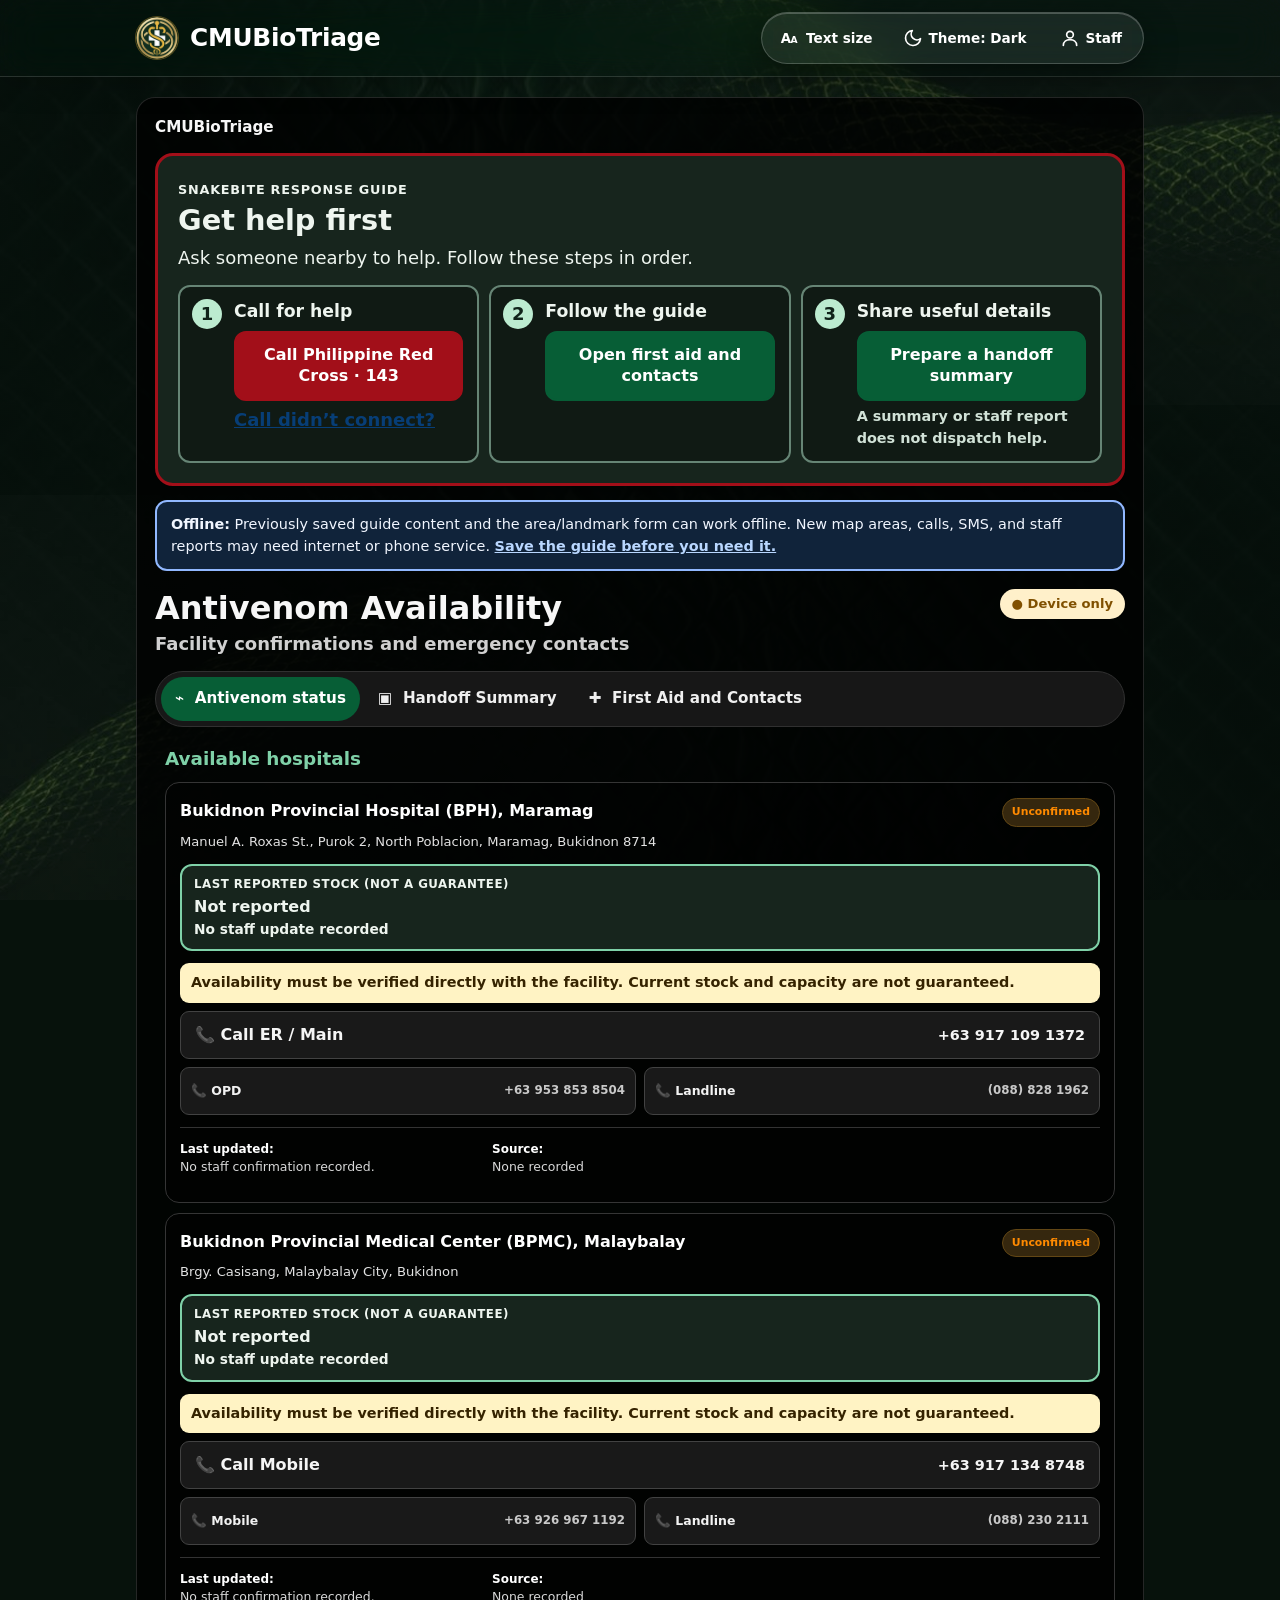
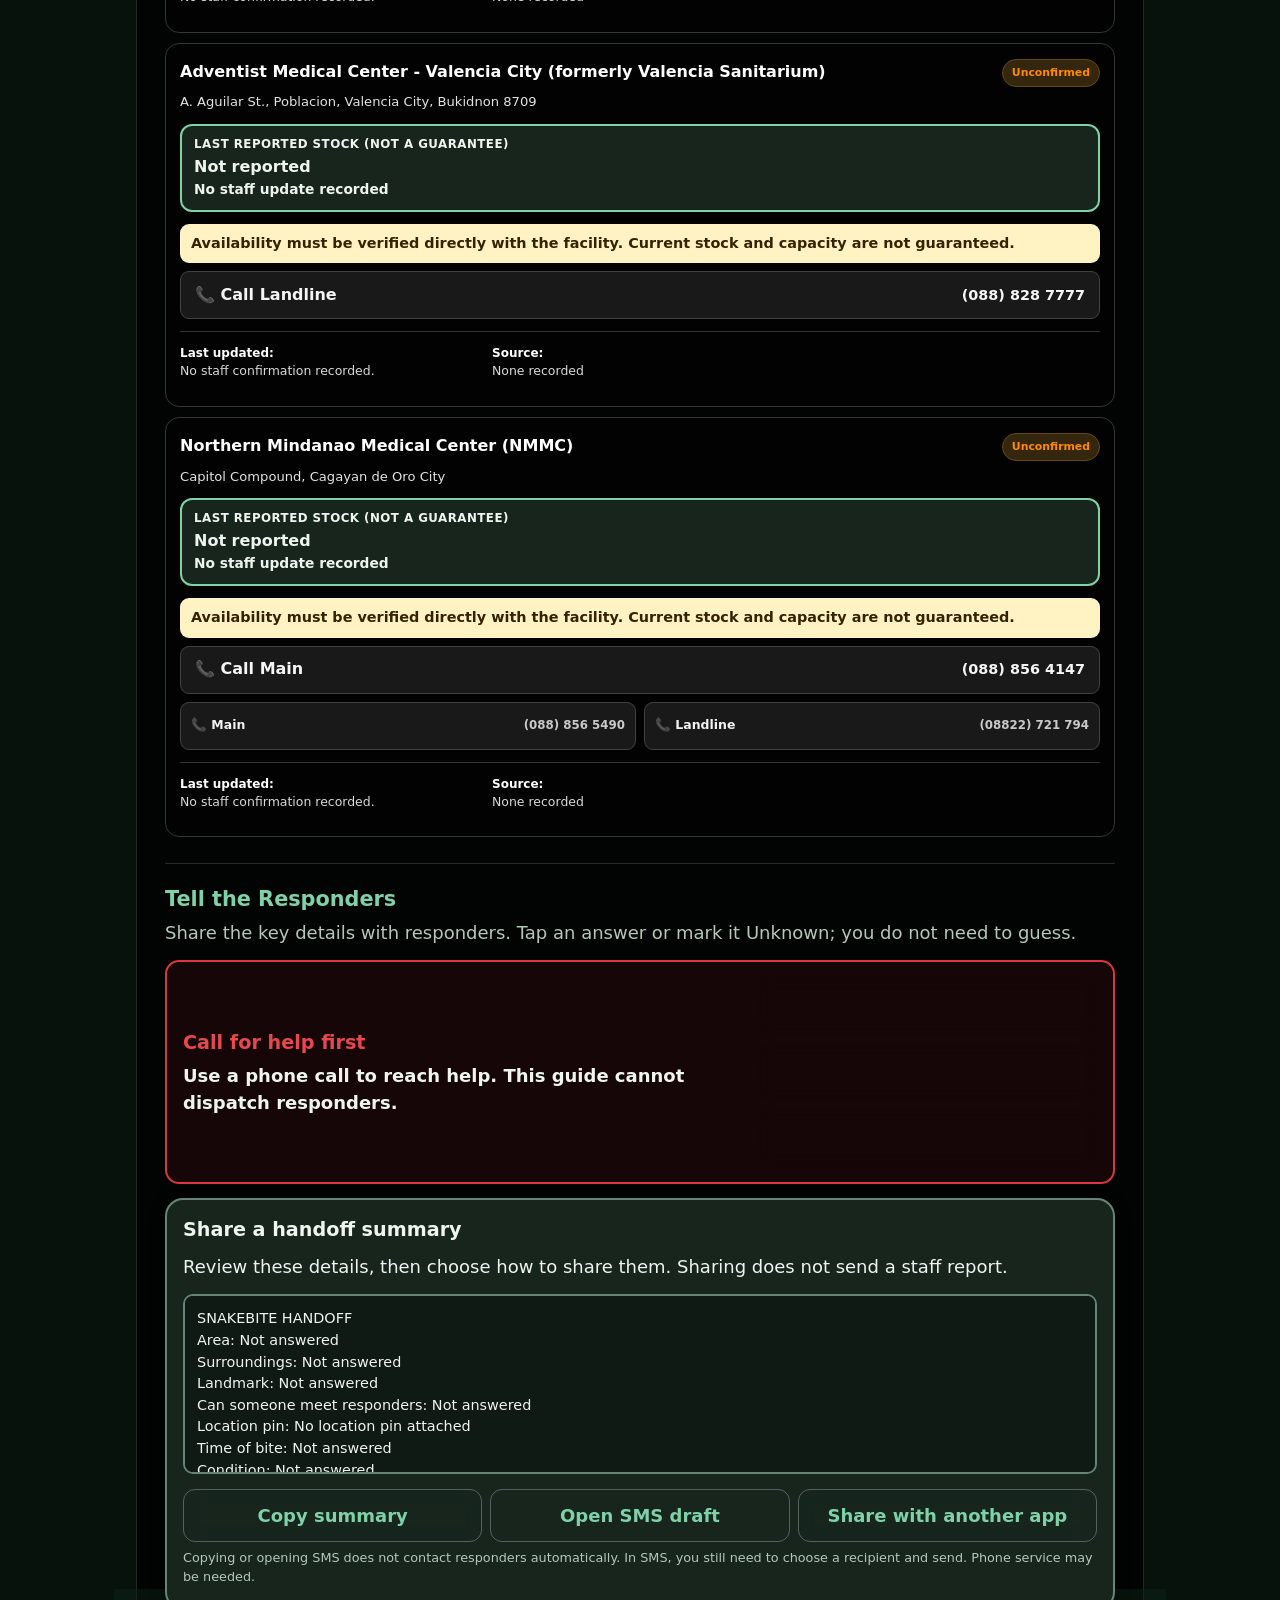
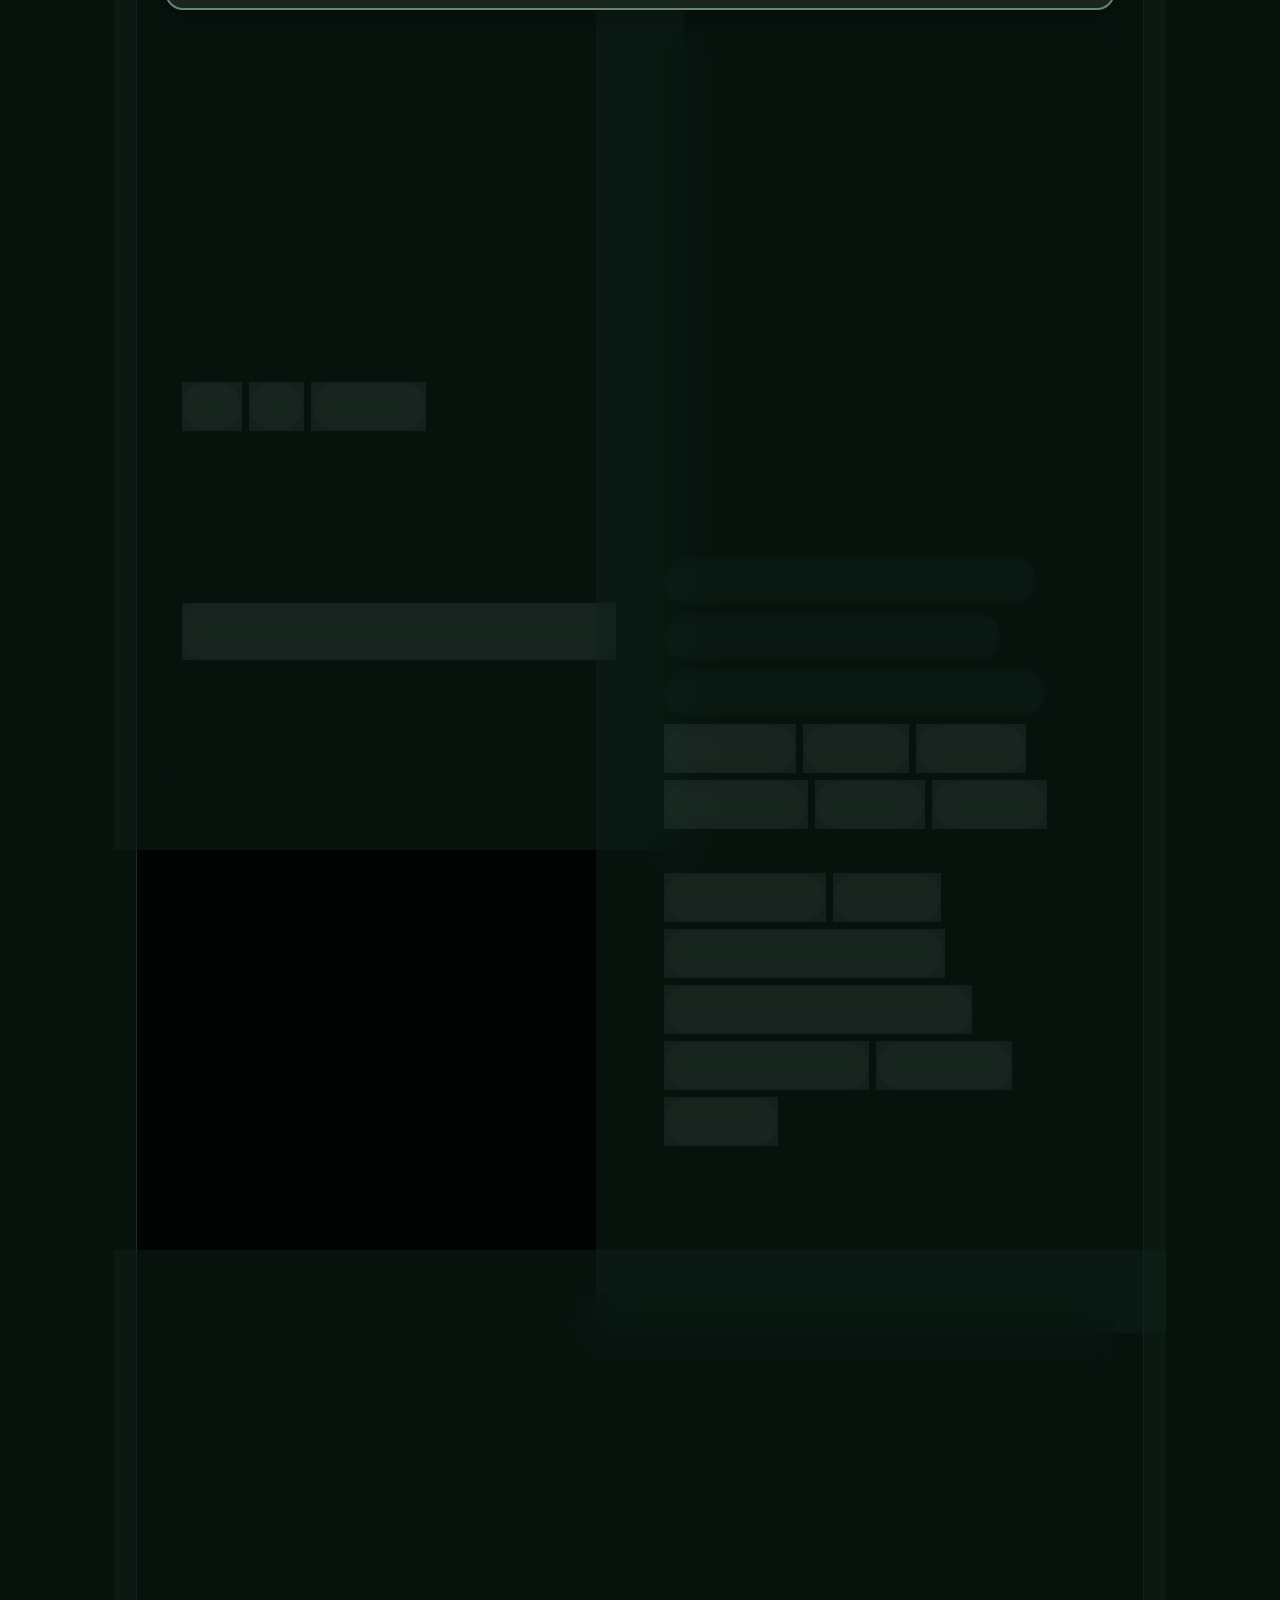
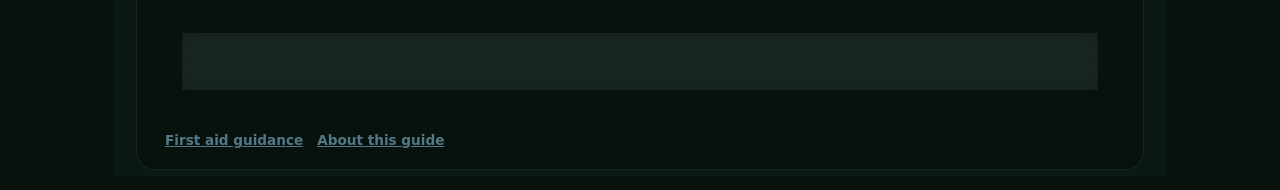
==== commit 975c6139: "Merge rei-development into main" ====
--- a/index.html
+++ b/index.html
@@ -4,19 +4,19 @@
 <meta charset="utf-8">
 <meta name="viewport" content="width=device-width, initial-scale=1">
 <meta name="theme-color" content="#1b3a2e">
-<title>CMUbiotrage</title>
+<title>CMUBioTriage</title>
 <link rel="manifest" href="manifest.json">
 <link rel="icon" type="image/png" href="assets/icons/logo-96.png">
 <link rel="apple-touch-icon" href="assets/icons/logo-192.png">
 <link rel="stylesheet" href="assets/vendor/leaflet/leaflet.css">
-<link rel="stylesheet" href="assets/css/styles.css?v=38">
+<link rel="stylesheet" href="assets/css/styles.css?v=62">
 </head>
 <body>
 <div class="bg" aria-hidden="true"><i class="b1"></i><i class="b2"></i><i class="b3"></i></div>
-<header class="top"><div class="topleft"><a href="#/home" class="brand"><img class="logo" src="assets/icons/logo-96.png" srcset="assets/icons/logo-192.png 2x" width="42" height="42" alt="" aria-hidden="true">CMUbiotrage</a></div><nav class="dock" aria-label="Staff and display options"><button id="tsBtn" title="Text size" class="dockbtn" type="button"><svg viewBox="0 0 24 24" width="22" height="22" aria-hidden="true"><text x="1" y="18" font-size="16" font-weight="800" fill="currentColor" font-family="system-ui,sans-serif">A</text><text x="12.5" y="18" font-size="11" font-weight="800" fill="currentColor" font-family="system-ui,sans-serif">A</text></svg><span>Text size</span></button><button id="themeBtn" title="Switch between dark and light theme" class="dockbtn" type="button"><svg id="themeIcon" viewBox="0 0 24 24" width="22" height="22" fill="none" stroke="currentColor" stroke-width="2" stroke-linecap="round" stroke-linejoin="round" aria-hidden="true"><path d="M21 12.8A9 9 0 1 1 11.2 3a7 7 0 0 0 9.8 9.8z"/></svg><span>Theme: Dark</span></button><a href="#/staff" class="dockbtn staffbtn" title="Staff access"><svg viewBox="0 0 24 24" width="22" height="22" fill="none" stroke="currentColor" stroke-width="2" stroke-linecap="round" stroke-linejoin="round" aria-hidden="true"><circle cx="12" cy="8" r="4"/><path d="M4 21c0-4.4 3.6-7 8-7s8 2.6 8 7"/></svg><span>Staff</span></a></nav></header>
+<header class="top"><div class="topleft"><a href="#/home" class="brand"><img class="logo" src="assets/icons/logo-96.png" srcset="assets/icons/logo-192.png 2x" width="42" height="42" alt="" aria-hidden="true">CMUBioTriage</a></div><nav class="dock" aria-label="Staff and display options"><button id="tsBtn" title="Text size" class="dockbtn" type="button"><svg viewBox="0 0 24 24" width="22" height="22" aria-hidden="true"><text x="1" y="18" font-size="16" font-weight="800" fill="currentColor" font-family="system-ui,sans-serif">A</text><text x="12.5" y="18" font-size="11" font-weight="800" fill="currentColor" font-family="system-ui,sans-serif">A</text></svg><span>Text size</span></button><button id="themeBtn" title="Switch between dark and light theme" class="dockbtn" type="button"><svg id="themeIcon" viewBox="0 0 24 24" width="22" height="22" fill="none" stroke="currentColor" stroke-width="2" stroke-linecap="round" stroke-linejoin="round" aria-hidden="true"><path d="M21 12.8A9 9 0 1 1 11.2 3a7 7 0 0 0 9.8 9.8z"/></svg><span>Theme: Dark</span></button><a href="#/staff" class="dockbtn staffbtn" title="Staff access"><svg viewBox="0 0 24 24" width="22" height="22" fill="none" stroke="currentColor" stroke-width="2" stroke-linecap="round" stroke-linejoin="round" aria-hidden="true"><circle cx="12" cy="8" r="4"/><path d="M4 21c0-4.4 3.6-7 8-7s8 2.6 8 7"/></svg><span>Staff</span></a></nav></header>
 <main id="app" tabindex="-1"></main>
 
 <script src="assets/vendor/leaflet/leaflet.js"></script>
-<script src="assets/js/app.js?v=38"></script>
+<script src="assets/js/app.js?v=62"></script>
 </body>
 </html>
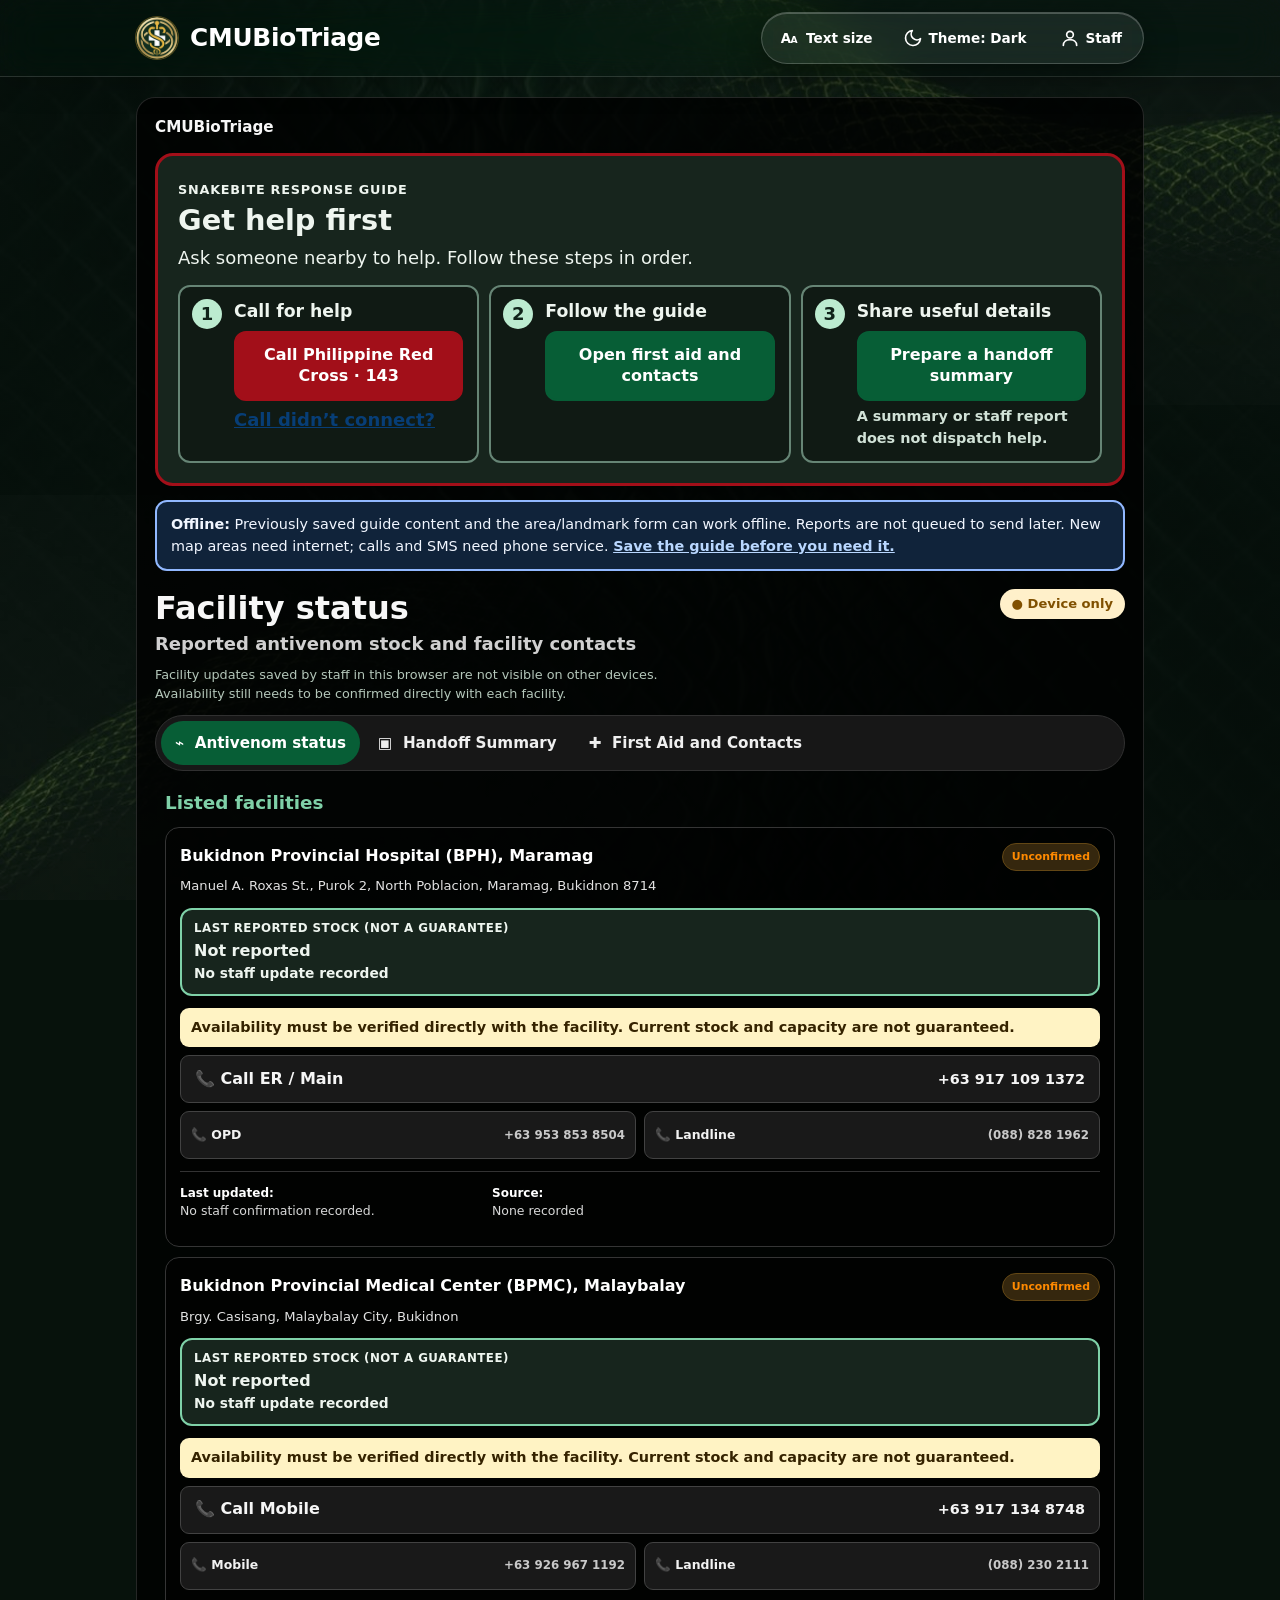
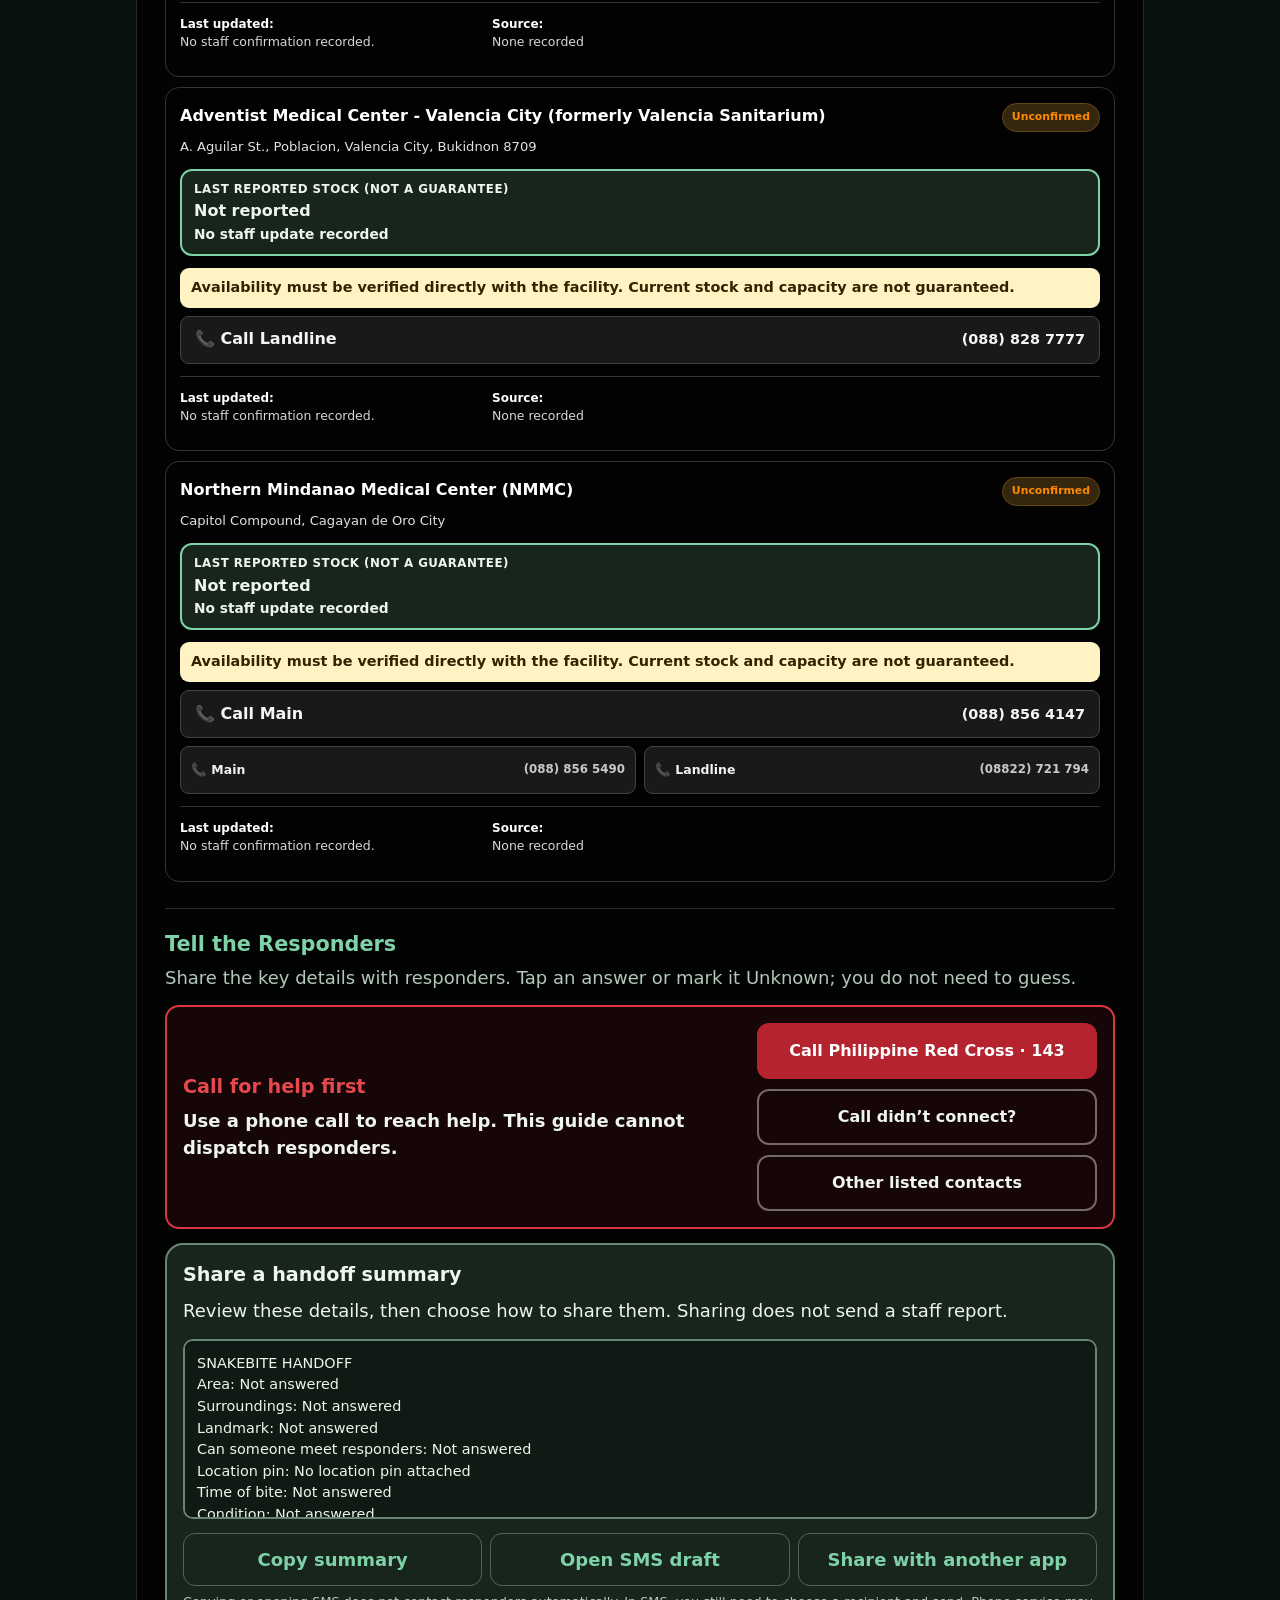
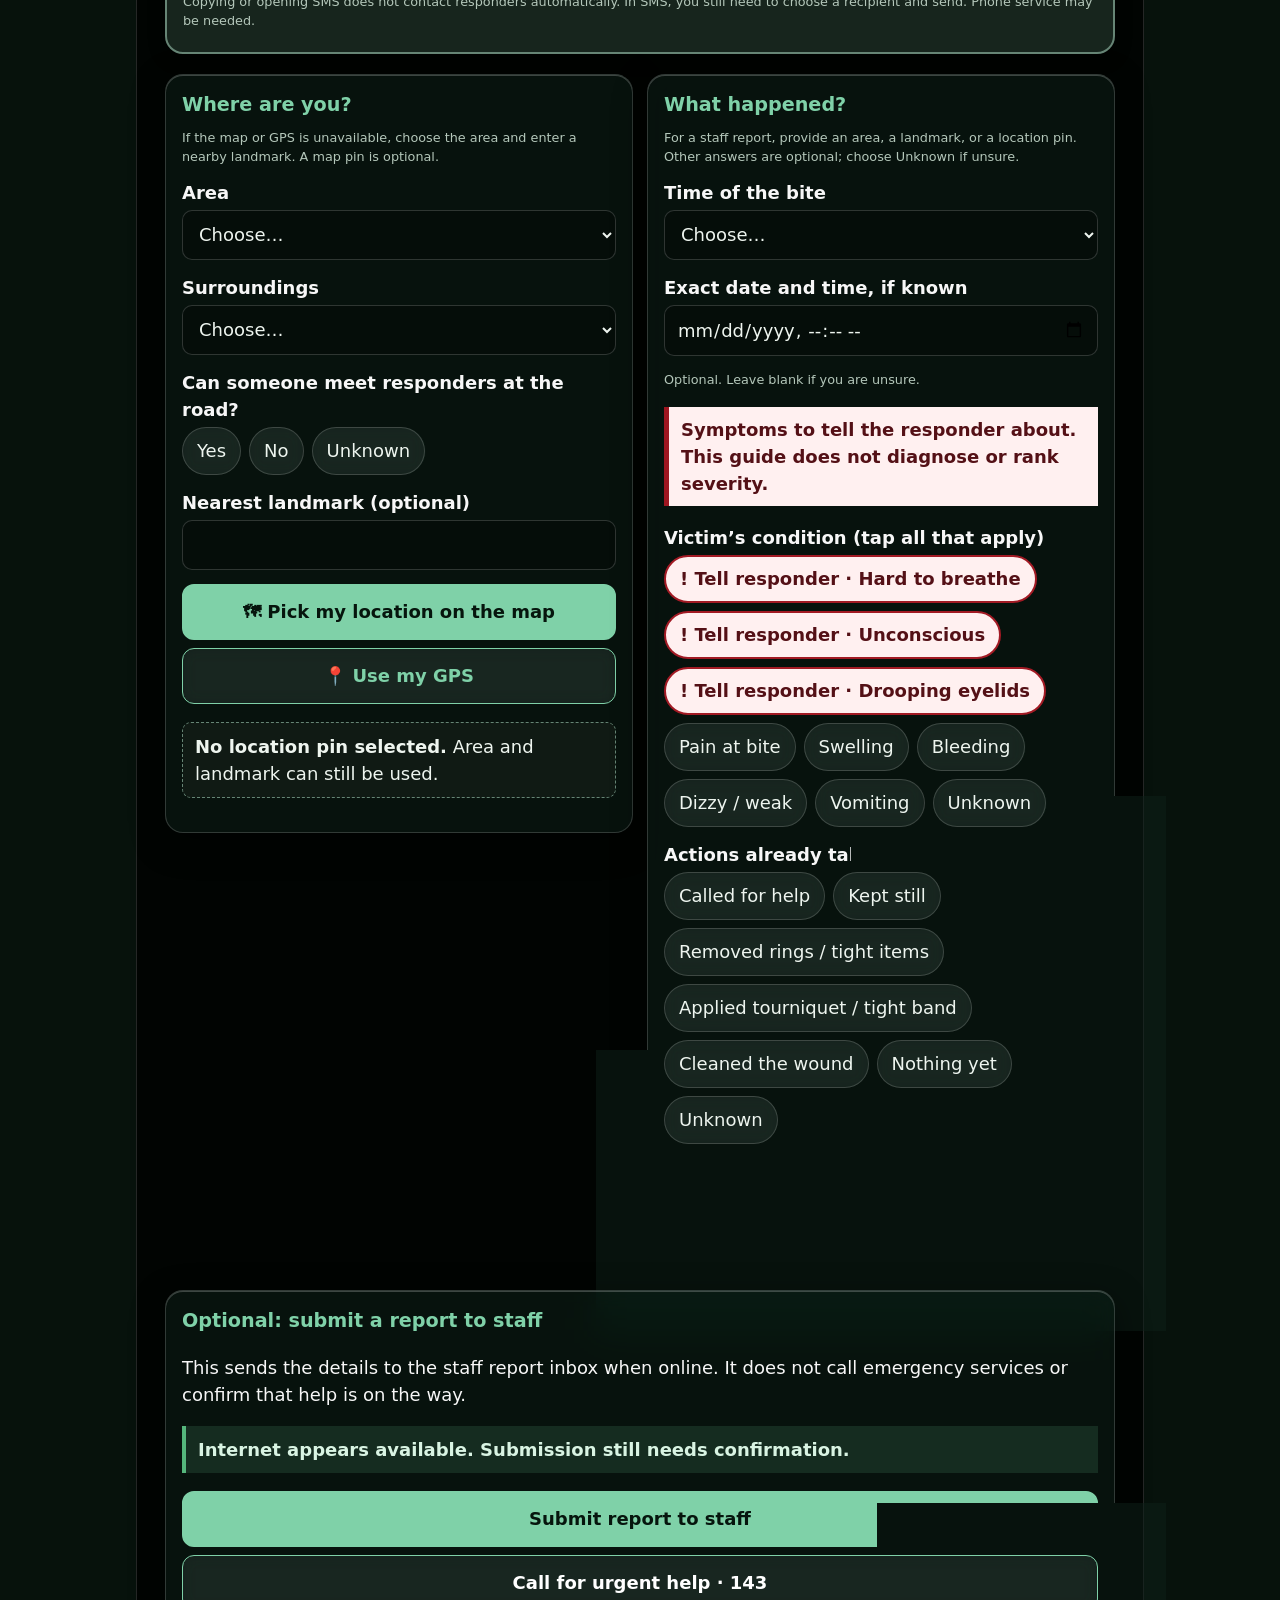
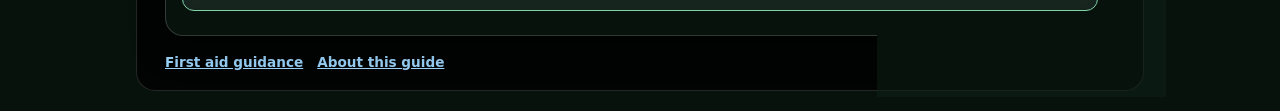
==== commit 2ae51165: "fix ui" ====
--- a/index.html
+++ b/index.html
@@ -9,7 +9,7 @@
 <link rel="icon" type="image/png" href="assets/icons/logo-96.png">
 <link rel="apple-touch-icon" href="assets/icons/logo-192.png">
 <link rel="stylesheet" href="assets/vendor/leaflet/leaflet.css">
-<link rel="stylesheet" href="assets/css/styles.css?v=62">
+<link rel="stylesheet" href="assets/css/styles.css?v=64">
 </head>
 <body>
 <div class="bg" aria-hidden="true"><i class="b1"></i><i class="b2"></i><i class="b3"></i></div>
@@ -17,6 +17,6 @@
 <main id="app" tabindex="-1"></main>
 
 <script src="assets/vendor/leaflet/leaflet.js"></script>
-<script src="assets/js/app.js?v=62"></script>
+<script src="assets/js/app.js?v=64"></script>
 </body>
 </html>
--- a/assets/css/styles.css
+++ b/assets/css/styles.css
@@ -50,6 +50,7 @@
 .do{border-left:8px solid var(--accent)}.dont{border-left:8px solid var(--alarm)}
 .dont h2{color:var(--alarm)}
 ul.clean{padding-left:1.1em;margin:.3em 0}ul.clean li{margin:.55em 0}
+ol.clean{padding-left:1.4em;margin:.3em 0}ol.clean li{margin:.7em 0}
 
 /* Forms */
 .f{margin:0 0 14px}.f label,.lbl,label{display:block;font-weight:700;margin:0 0 4px}
@@ -615,8 +616,6 @@
 @media(max-width:640px){.emergency-steps li{padding-left:52px}.availability-dashboard .emergency-start{padding:16px}.offline-hint{font-size:1rem}}
 
 /* Review and handoff refinements */
-.demo-notice{margin:10px 0;padding:12px 14px;border:2px solid #815600;border-left-width:7px;border-radius:10px;background:#fff3c4;color:#352300;font-size:.95rem;line-height:1.4}
-.demo-notice strong{display:block;margin-bottom:3px}
 .urgent-symptom-note{padding:9px 12px;border-left:5px solid #9d1620;background:#fff0f0;color:#541016;font-weight:750}
 .chip.urgent-symptom{border:2px solid #a21a24;background:#fff0f0;color:#541016;font-weight:800}
 .chip.urgent-symptom[aria-pressed=true]{background:#a21a24;color:#fff;border-color:#a21a24}
@@ -634,7 +633,7 @@
 .availability-dashboard .facility-stock span,.availability-dashboard .facility-stock strong,.availability-dashboard .facility-stock small{color:#10231a!important;opacity:1!important}
 .availability-dashboard .emergency-steps li>a.btn{display:flex!important;min-height:52px!important;background:#075e36!important;border:2px solid #075e36!important;color:#fff!important;font-size:1rem!important;line-height:1.3!important;text-align:center!important;visibility:visible!important;opacity:1!important}
 .availability-dashboard .emergency-steps li>a.btn.emergency-call{background:#a20f19!important;border-color:#a20f19!important;color:#fff!important}
-@media(max-width:640px){.handoff-preview{top:4px}.handoff-preview pre{max-height:16vh}.demo-notice{font-size:.9rem}}
+@media(max-width:640px){.handoff-preview{top:4px}.handoff-preview pre{max-height:16vh}}
 
 /* Keep the emergency and stock panels aligned with the selected dark theme. */
 html:not(.light):not(.sun) .availability-dashboard .emergency-start{background:#17251d;color:#eef5ef}
@@ -649,10 +648,12 @@
 html:not(.light):not(.sun) .availability-dashboard .facility-stock small{color:#eef5ef!important}
 html:not(.light):not(.sun) .offline-hint{background:#10233a;color:#f1f6ff;border-color:#91b8ff}
 html:not(.light):not(.sun) .offline-hint a{color:#b9d7ff}
+.status-sync-explainer{margin:-6px 0 12px;max-width:70ch}
 html:not(.light):not(.sun) .handoff-preview{background:#17251d;color:#eef5ef;border-color:#668575}
 html:not(.light):not(.sun) .handoff-preview h2,
 html:not(.light):not(.sun) .handoff-preview .lead{color:#eef5ef}
 html:not(.light):not(.sun) .handoff-preview pre,
 html:not(.light):not(.sun) .location-empty{background:#101a14;color:#eef5ef;border-color:#668575}
+
 html:not(.light):not(.sun) .connection-state{background:#152c20;color:#d9f4e3;border-color:#55b67c}
 html:not(.light):not(.sun) .connection-state.is-offline{background:#3a1719;color:#ffe3e4;border-color:#e5484d}
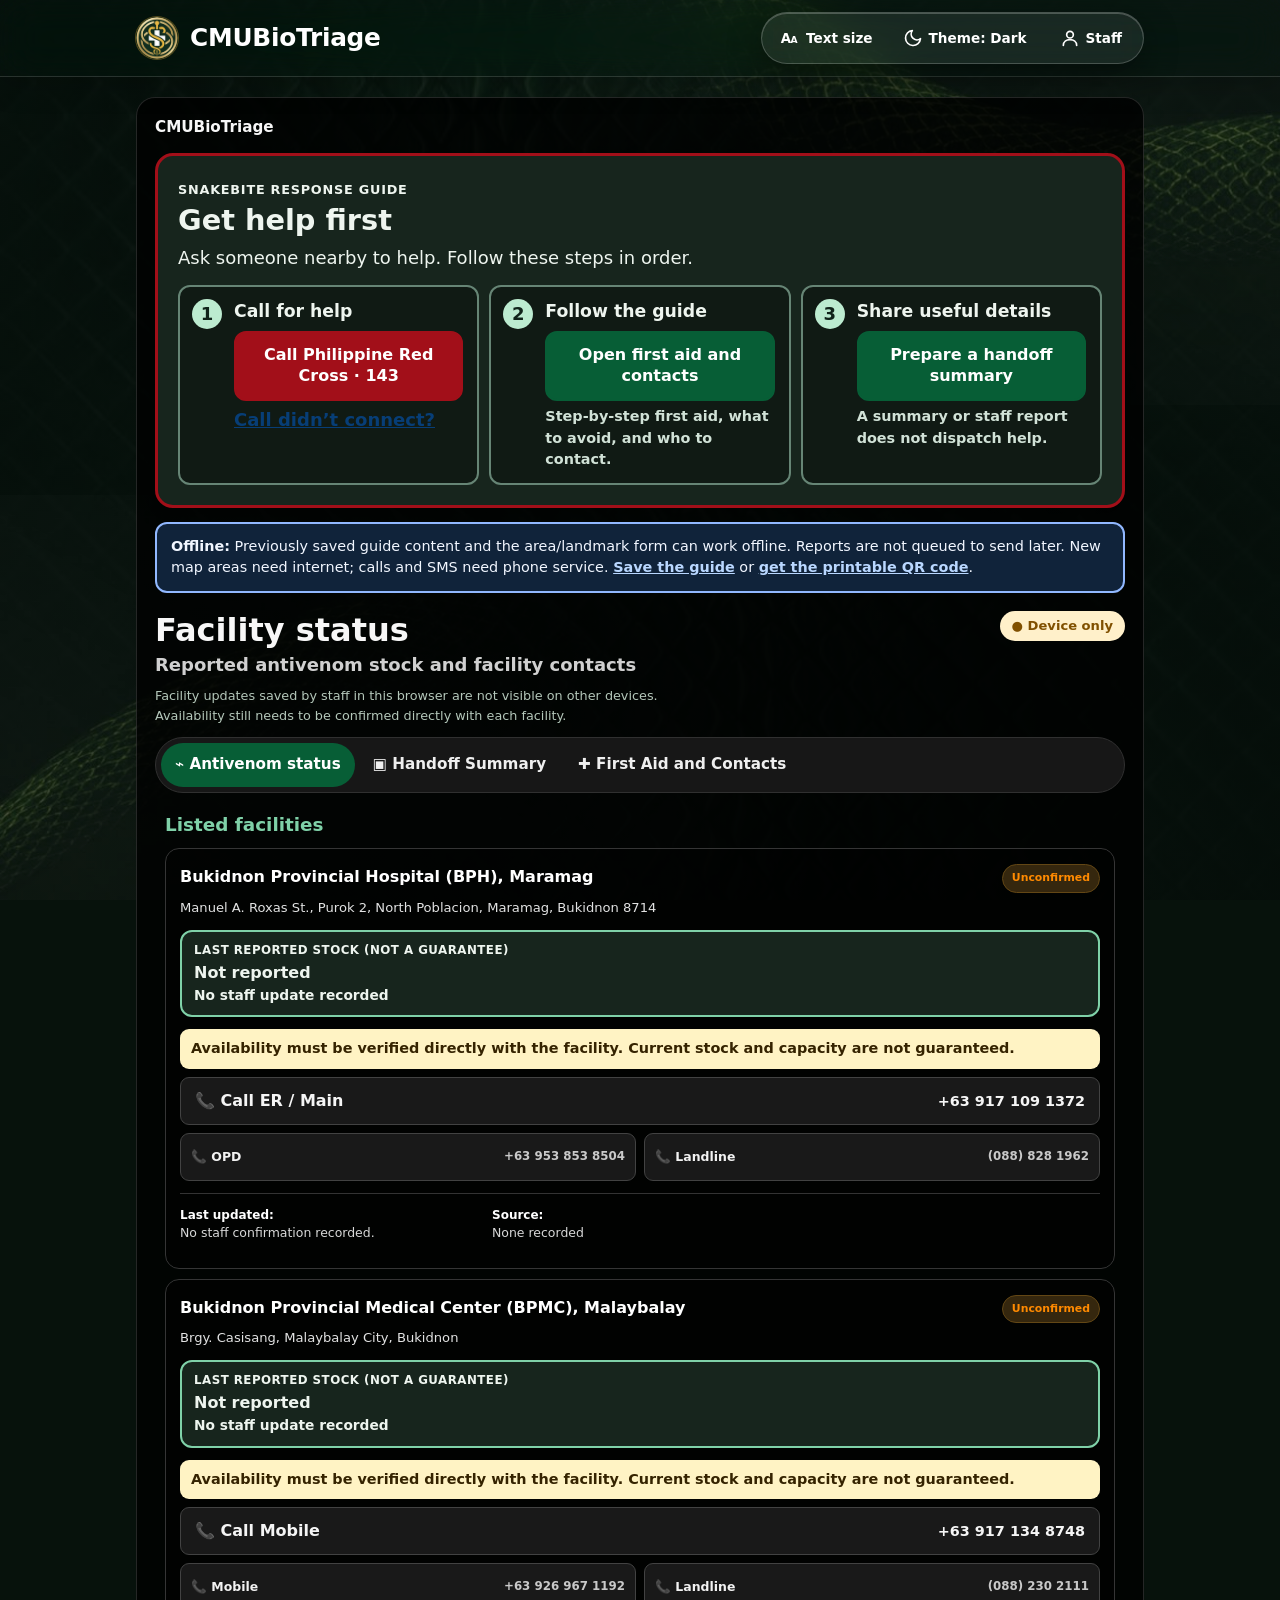
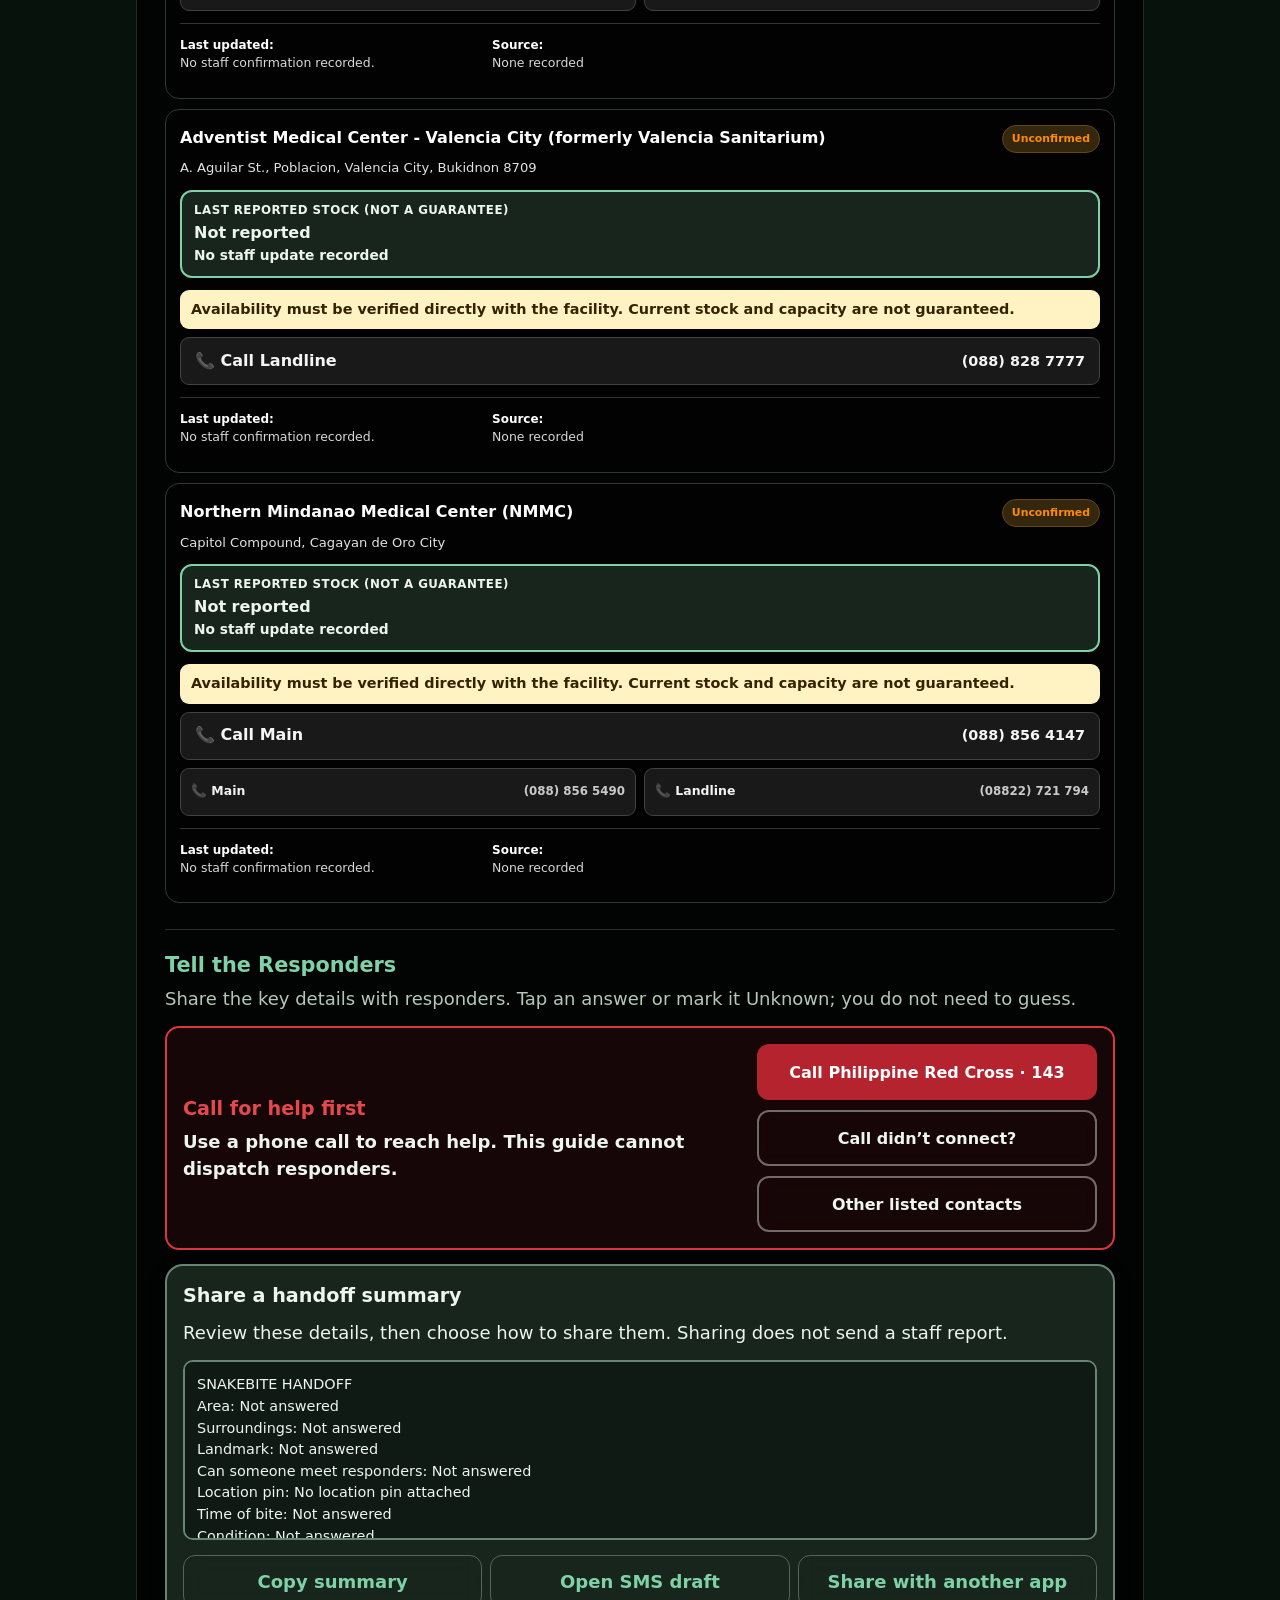
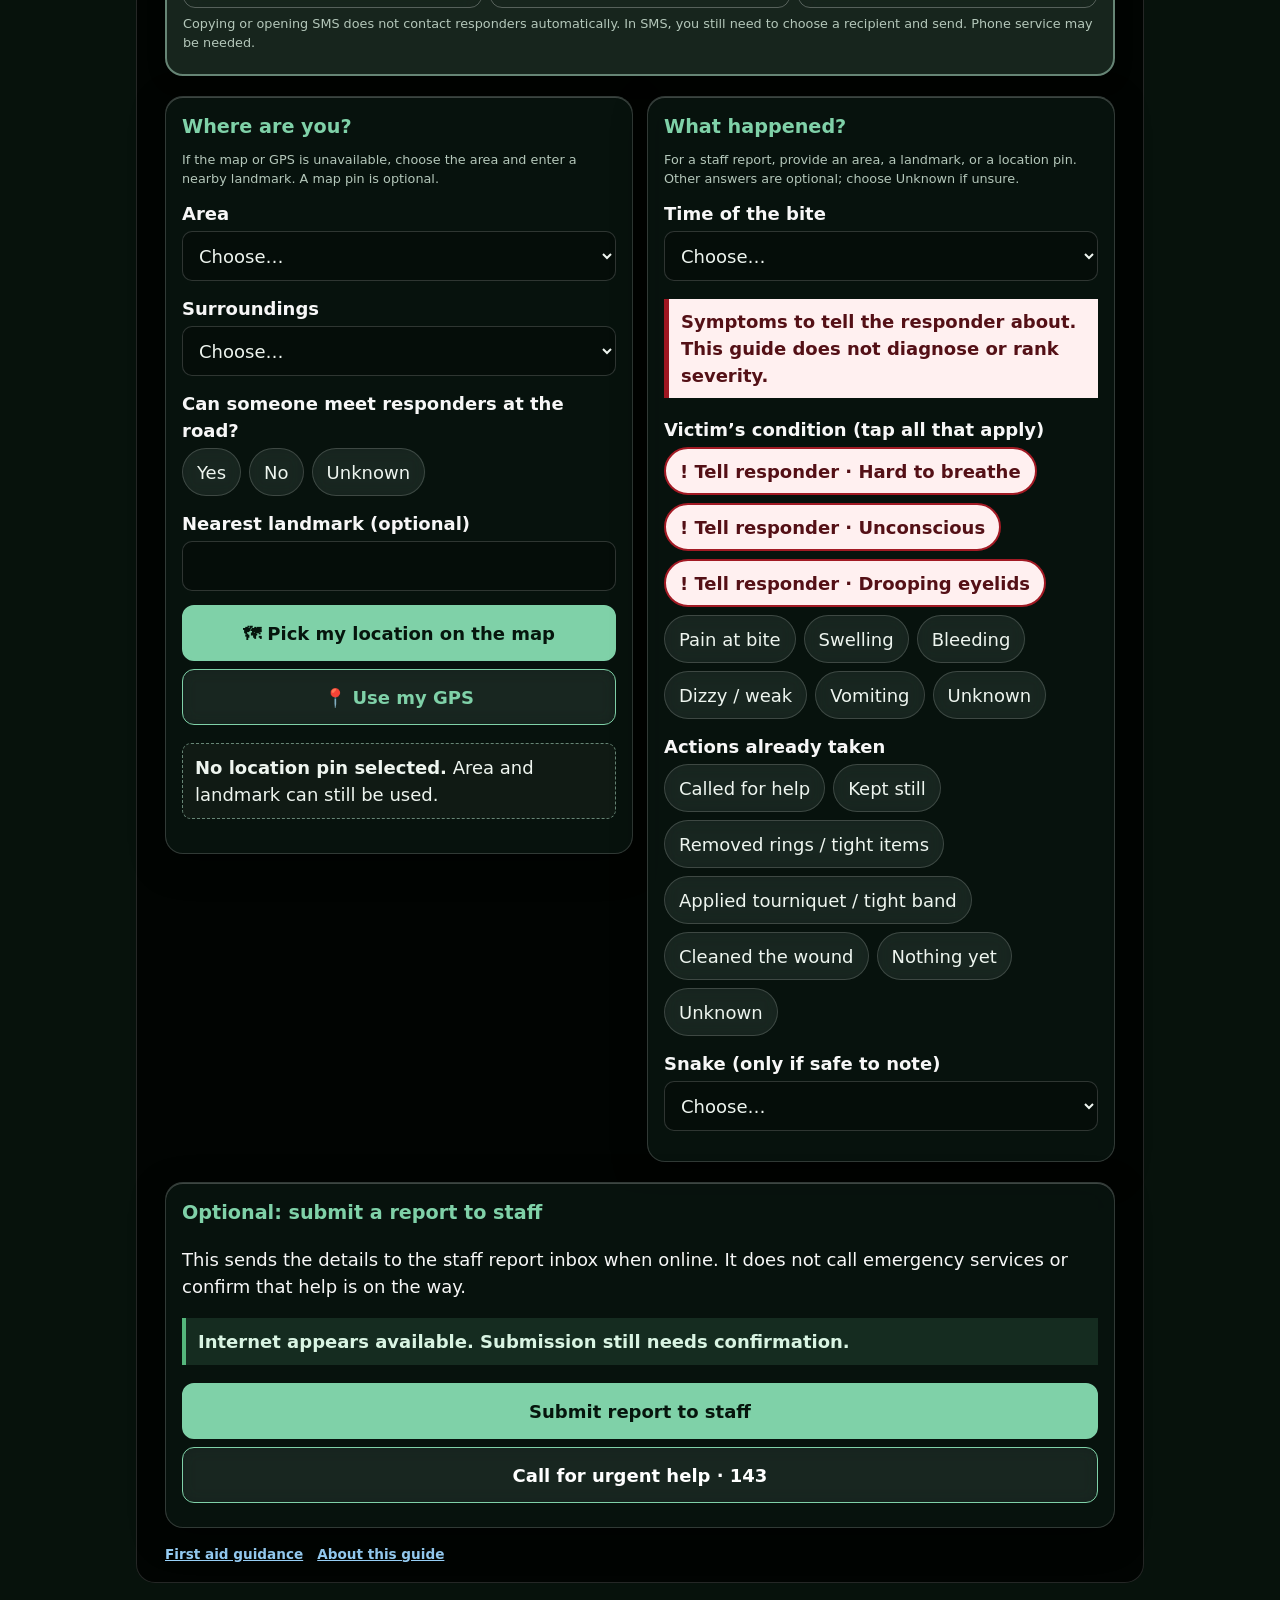
==== commit f0203a55: "Add offline plain-text QR card with first aid, contacts and handoff checklist (6b088948fe3ece9c0e887" ====
--- a/index.html
+++ b/index.html
@@ -9,7 +9,7 @@
 <link rel="icon" type="image/png" href="assets/icons/logo-96.png">
 <link rel="apple-touch-icon" href="assets/icons/logo-192.png">
 <link rel="stylesheet" href="assets/vendor/leaflet/leaflet.css">
-<link rel="stylesheet" href="assets/css/styles.css?v=64">
+<link rel="stylesheet" href="assets/css/styles.css?v=66">
 </head>
 <body>
 <div class="bg" aria-hidden="true"><i class="b1"></i><i class="b2"></i><i class="b3"></i></div>
@@ -17,6 +17,6 @@
 <main id="app" tabindex="-1"></main>
 
 <script src="assets/vendor/leaflet/leaflet.js"></script>
-<script src="assets/js/app.js?v=64"></script>
+<script src="assets/js/app.js?v=66"></script>
 </body>
 </html>
--- a/assets/css/styles.css
+++ b/assets/css/styles.css
@@ -657,3 +657,29 @@
 
 html:not(.light):not(.sun) .connection-state{background:#152c20;color:#d9f4e3;border-color:#55b67c}
 html:not(.light):not(.sun) .connection-state.is-offline{background:#3a1719;color:#ffe3e4;border-color:#e5484d}
+.qr-page{background:#10231a}
+.qr-main{max-width:980px;padding-block:clamp(28px,7vw,76px)}
+.qr-back{display:inline-block;margin-bottom:16px;color:var(--accent)}
+.qr-card{display:grid;grid-template-columns:minmax(0,1fr) minmax(240px,270px);align-items:center;gap:clamp(18px,4vw,40px);padding:clamp(18px,4.5vw,44px);border:1px solid #b3c5b8;border-top:7px solid #377556;border-radius:18px;background:#eef5ef;color:#10231a;font-size:1rem}
+.qr-eyebrow{margin:0 0 12px;color:#24583e;font-size:.8rem;font-weight:800;letter-spacing:.1em;text-transform:uppercase}
+.qr-card h1{font-size:clamp(1.8rem,5vw,3rem);letter-spacing:-.035em}
+.qr-copy section h2{margin:0 0 4px;color:#24583e;font-size:1.08em}
+.qr-copy section{margin-top:14px}
+.qr-copy section p{margin:0 0 4px}
+.qr-contacts{padding:10px 14px;border-inline-start:3px solid #377556;background:#dcebe1}
+.qr-contacts a{color:#174830;font-weight:800}
+.qr-scan{width:min(100%,257px);margin:0;justify-self:center;text-align:center}
+.qr-image{display:block;width:100%;height:auto;aspect-ratio:1;border:1px solid #b3c5b8;border-radius:12px;background:#fff}
+.qr-scan figcaption{margin-top:8px;font-size:.9em;line-height:1.35}
+.qr-scan figcaption span{display:block;margin-top:4px}
+.qr-actions{display:flex;flex-wrap:wrap;gap:12px;margin-top:16px}
+.qr-actions .btn{width:auto;margin:0}
+@media(max-width:640px){.qr-card{grid-template-columns:1fr;padding-inline:14px}.qr-scan{grid-row:1}}
+@media print{
+  .qr-page{background:#fff;color:#10231a;min-height:auto}
+  .qr-main{padding:0}
+  .qr-back,.qr-actions{display:none}
+  .qr-card{grid-template-columns:minmax(0,1fr) 64mm;padding:14pt;gap:16pt;break-inside:avoid;background:#fff;font-size:11pt}
+  .qr-card h1{font-size:23pt}
+  .qr-scan{grid-row:auto;width:64mm}
+}
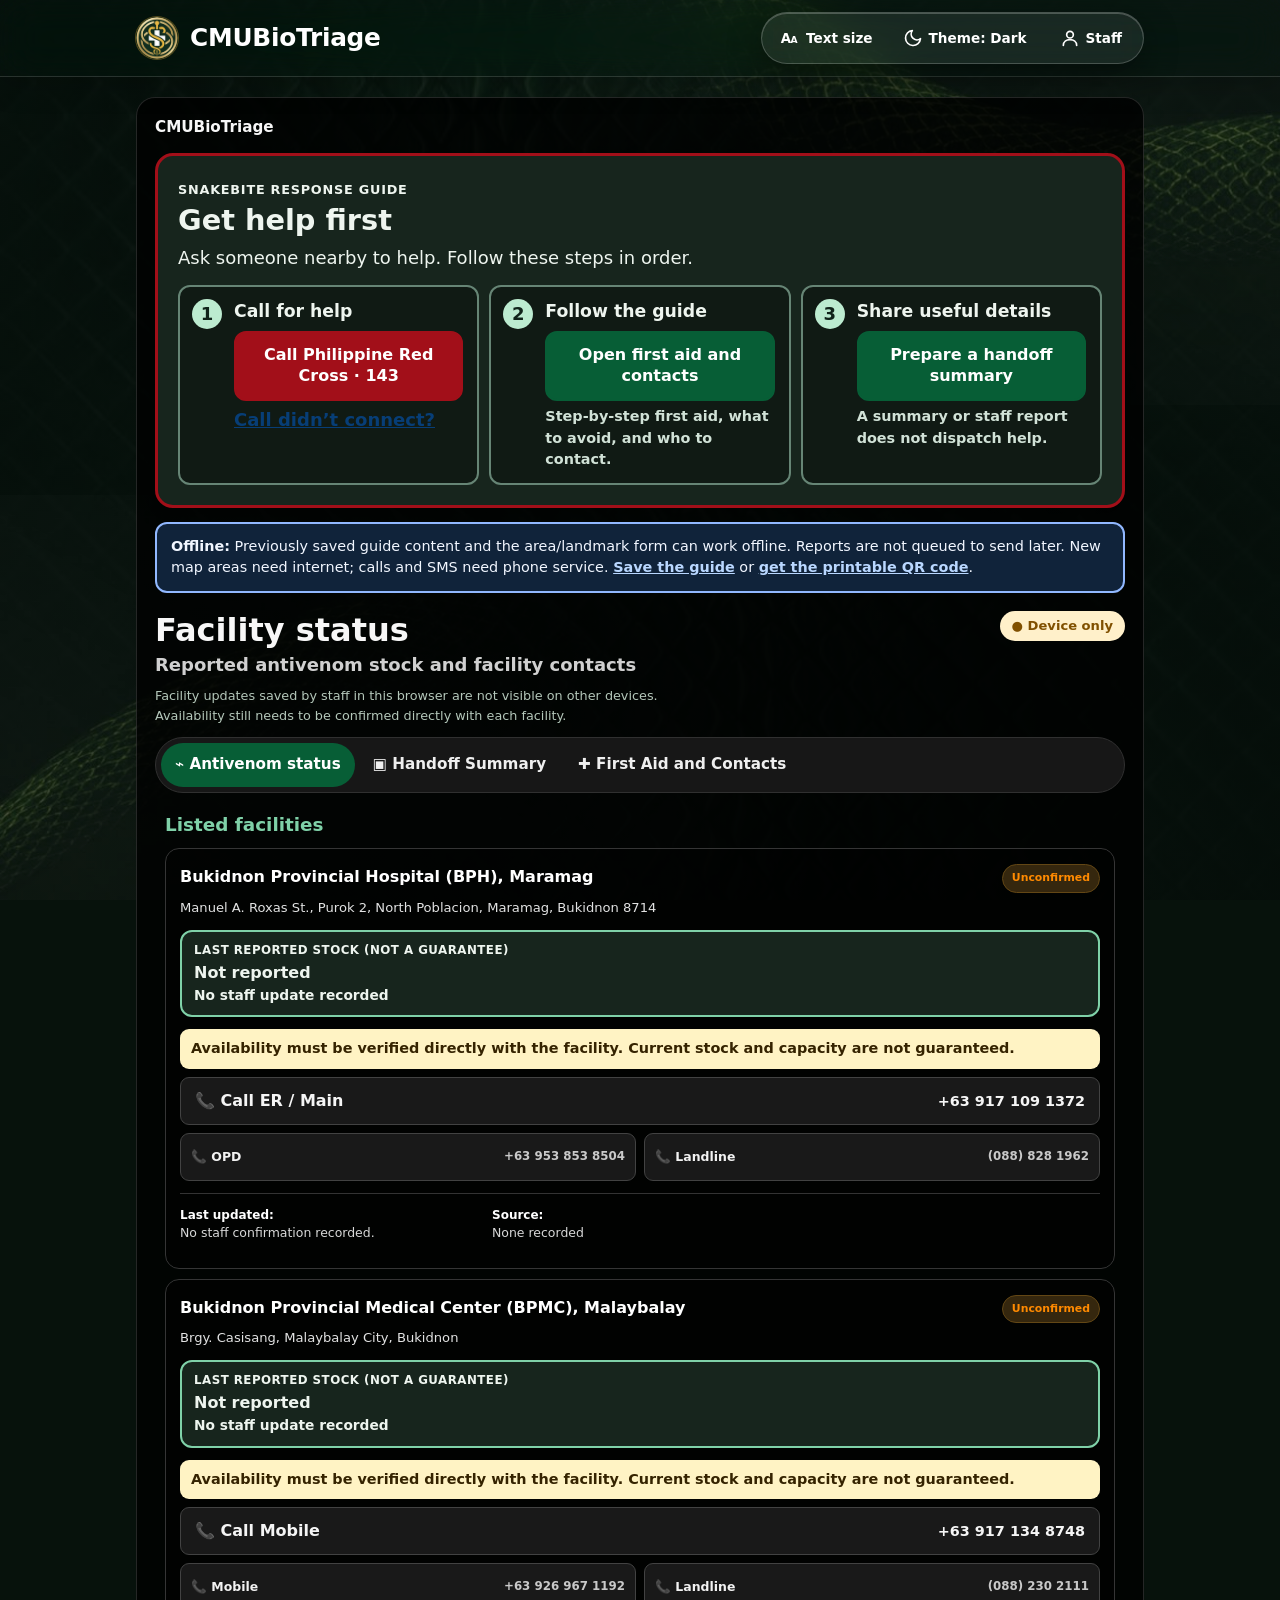
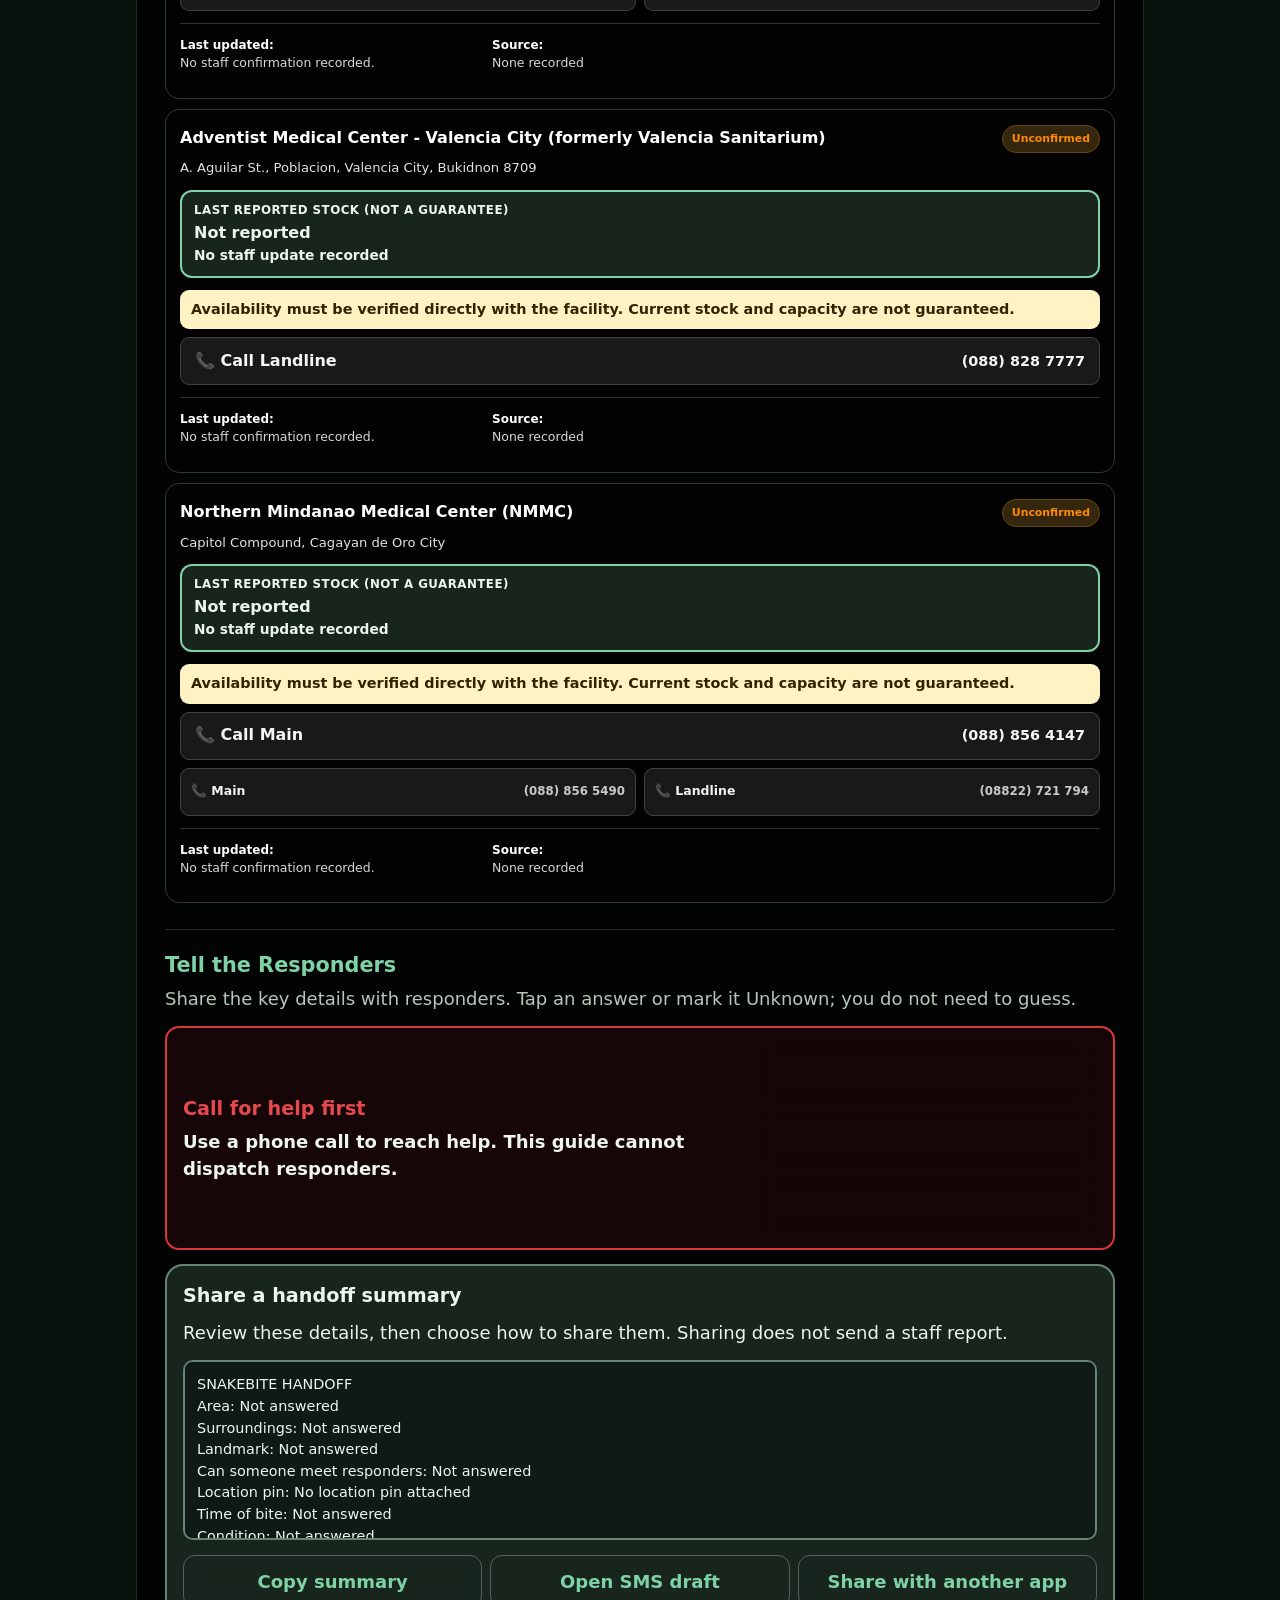
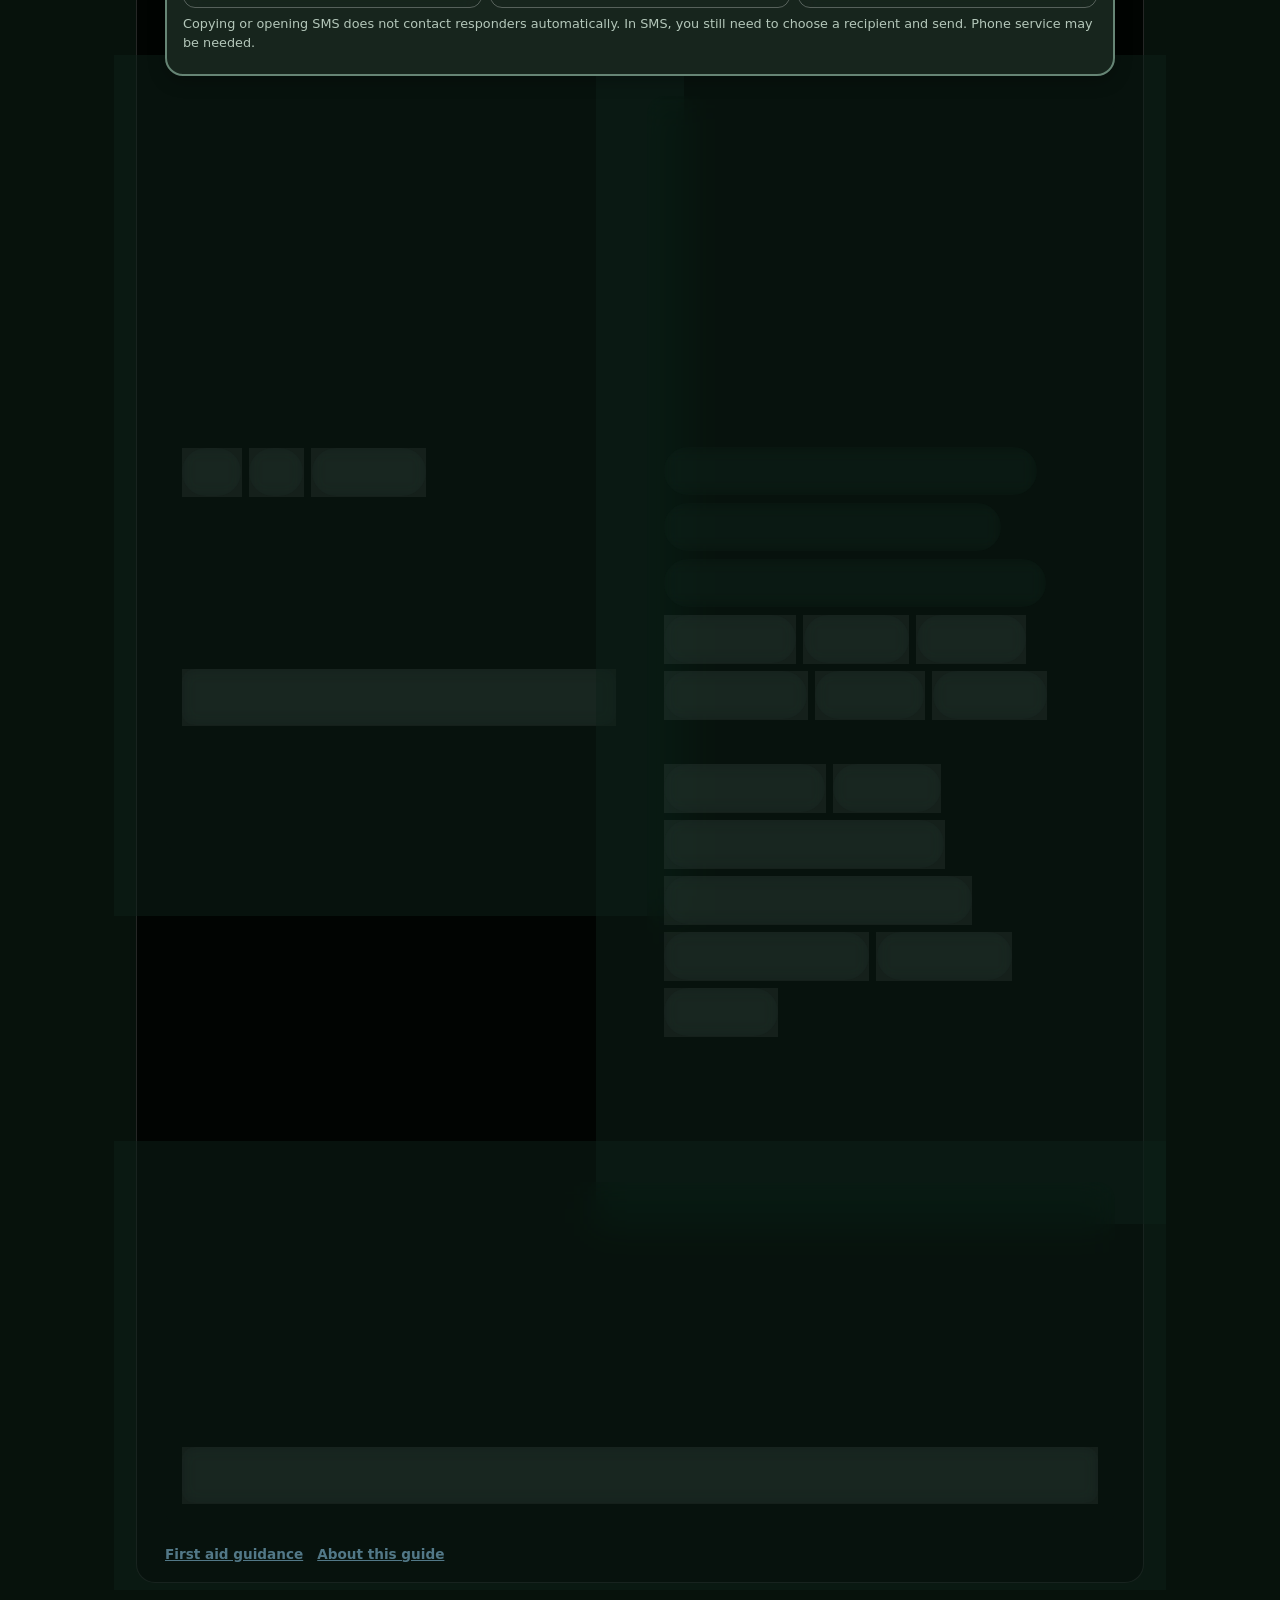
==== commit 46c26a4e: "fix mobile view bug" ====
--- a/index.html
+++ b/index.html
@@ -9,7 +9,7 @@
 <link rel="icon" type="image/png" href="assets/icons/logo-96.png">
 <link rel="apple-touch-icon" href="assets/icons/logo-192.png">
 <link rel="stylesheet" href="assets/vendor/leaflet/leaflet.css">
-<link rel="stylesheet" href="assets/css/styles.css?v=66">
+<link rel="stylesheet" href="assets/css/styles.css?v=67">
 </head>
 <body>
 <div class="bg" aria-hidden="true"><i class="b1"></i><i class="b2"></i><i class="b3"></i></div>
--- a/assets/css/styles.css
+++ b/assets/css/styles.css
@@ -683,3 +683,8 @@
   .qr-card h1{font-size:23pt}
   .qr-scan{grid-row:auto;width:64mm}
 }
+
+/* The handoff preview should scroll with the form on phone-sized screens. */
+@media(max-width:640px){
+  .handoff-preview{position:static!important;top:auto!important;z-index:auto!important}
+}
